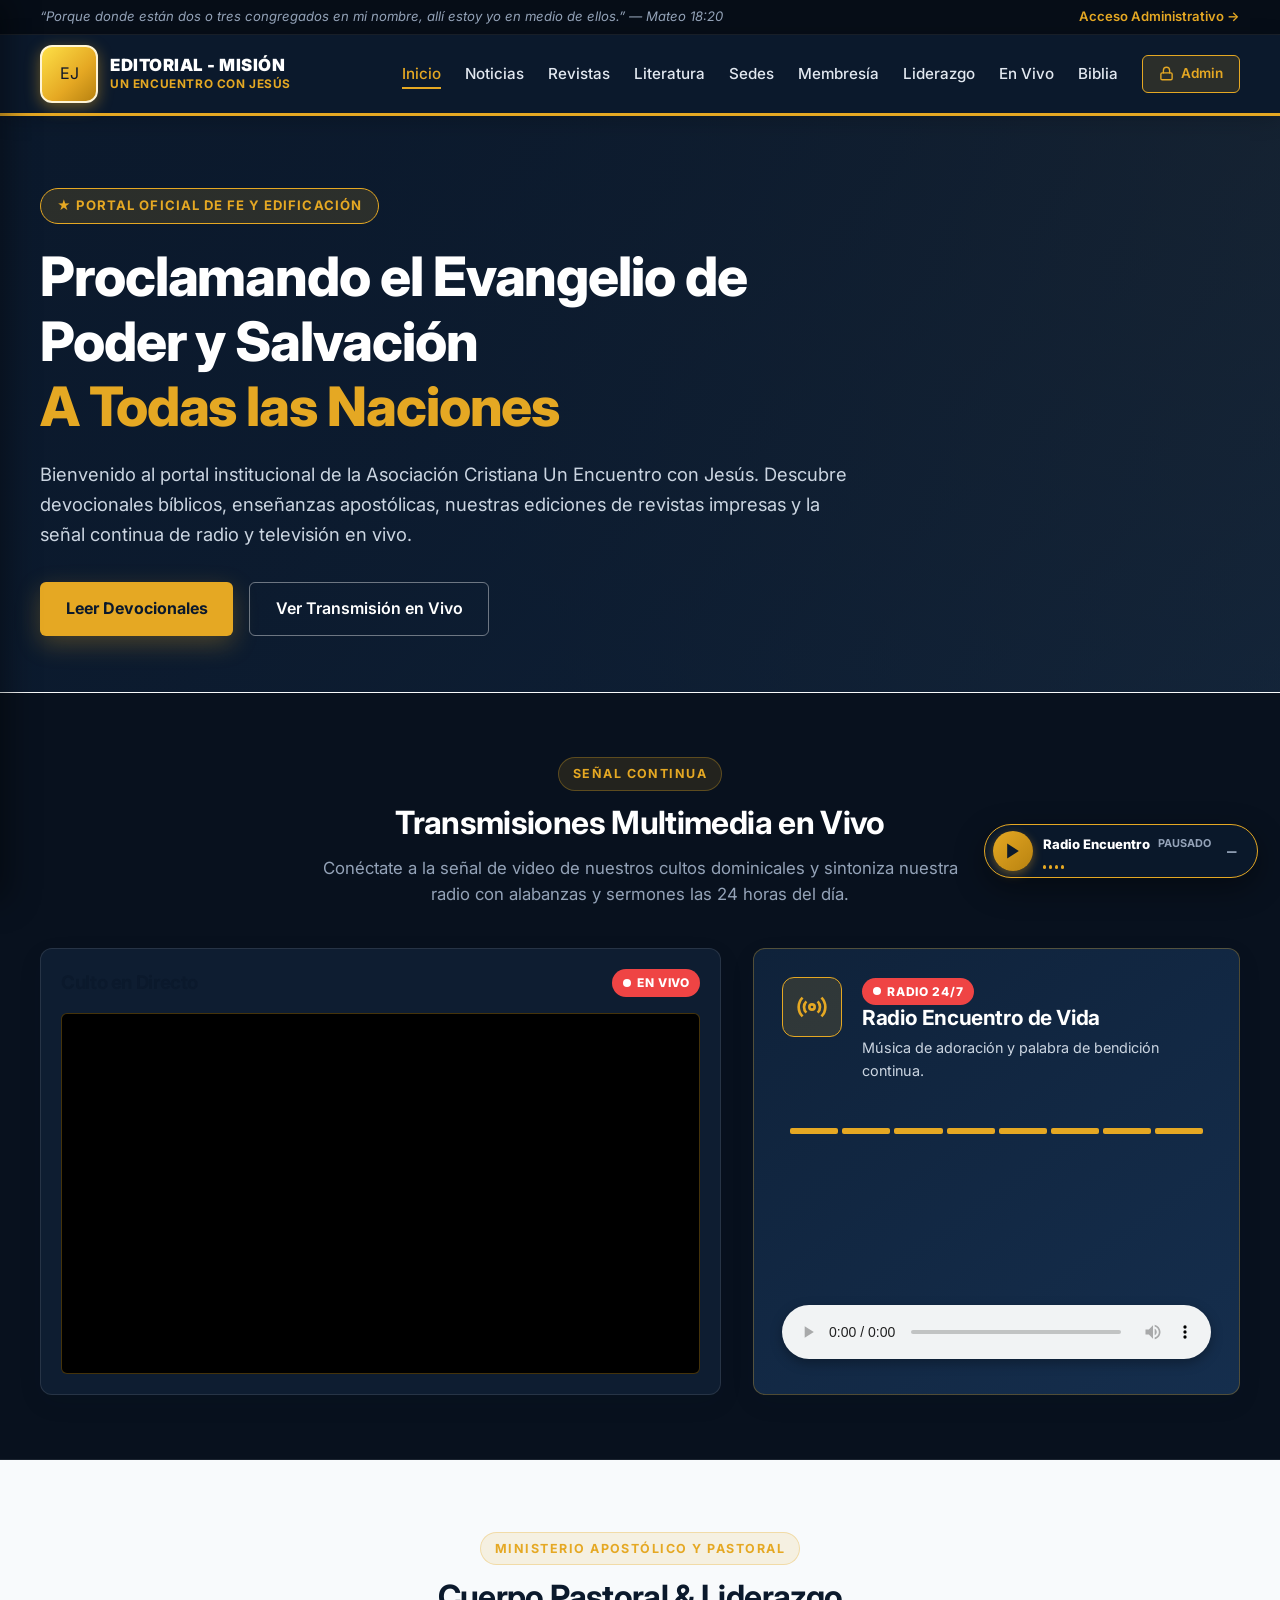
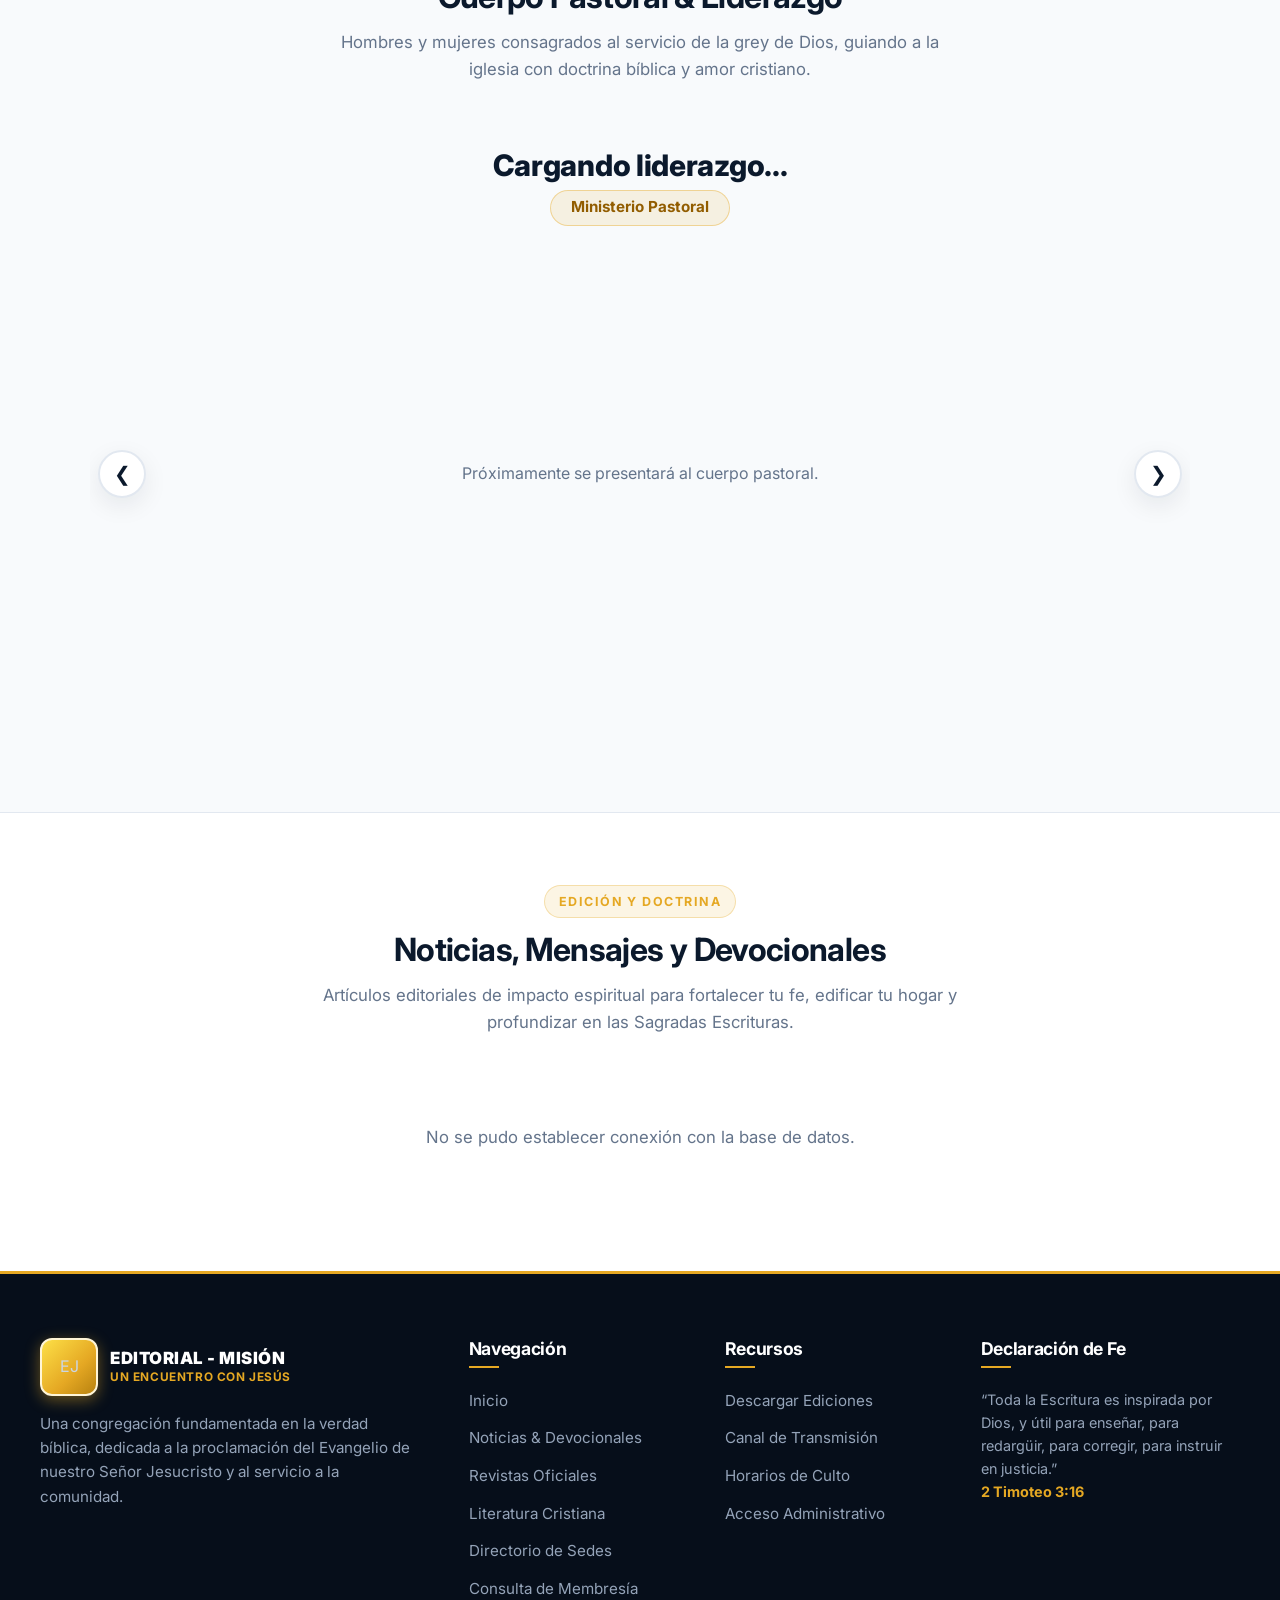
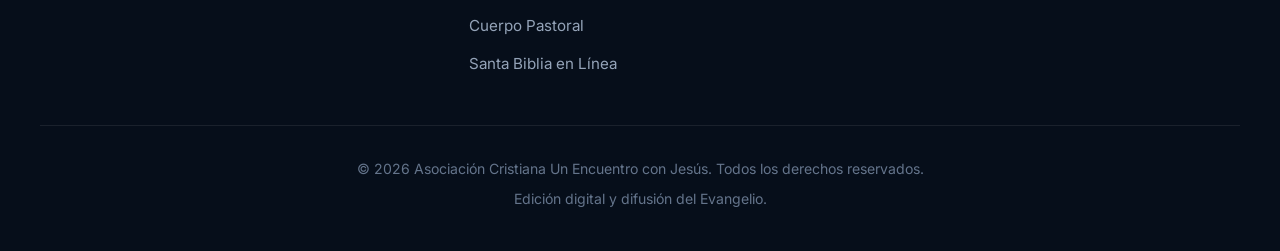
==== index.html @ c20fea27 "fix: cache busting v2 para app.js y config.js" ====
<!DOCTYPE html>
<html lang="es">
<head>
  <meta charset="UTF-8">
  <meta name="viewport" content="width=device-width, initial-scale=1.0">
  <title>Asociación Cristiana Un Encuentro con Jesús | Portal Oficial</title>
  <meta name="description" content="Portal oficial de la Asociación Cristiana Un Encuentro con Jesús. Devocionales, prédicas, transmisión en vivo, catálogo de revistas y directorio de sedes.">
  
  <link rel="icon" type="image/x-icon" href="favicon.ico">
  <link rel="preconnect" href="https://fonts.googleapis.com">
  <link rel="preconnect" href="https://fonts.gstatic.com" crossorigin>
  <link href="https://fonts.googleapis.com/css2?family=Inter:wght@400;500;600;700;800;900&display=swap" rel="stylesheet">

  <link rel="stylesheet" href="css/style.css?v=3">
  <script src="https://cdn.jsdelivr.net/npm/@supabase/supabase-js@2"></script>
</head>
<body>

  <!-- Barra Superior Solemne con Redes y Versículo Editable -->
  <div class="topbar">
    <div class="container topbar-inner">
      <div class="topbar-verse" id="editableVersiculo" data-editable="topbar_verse">
        &ldquo;Porque donde están dos o tres congregados en mi nombre, allí estoy yo en medio de ellos.&rdquo; &mdash; Mateo 18:20
      </div>

      <div class="topbar-right">
        <!-- Enlaces a Redes Sociales Dinámicas -->
        <div class="social-header-links" id="socialHeaderLinks">
          <a href="#" id="linkFbTop" target="_blank" rel="noopener noreferrer" class="social-top-link" title="Facebook" style="display:none;">FB</a>
          <a href="#" id="linkTkTop" target="_blank" rel="noopener noreferrer" class="social-top-link" title="TikTok" style="display:none;">TK</a>
          <a href="#" id="linkIgTop" target="_blank" rel="noopener noreferrer" class="social-top-link" title="Instagram" style="display:none;">IG</a>
          <a href="#" id="linkYtTop" target="_blank" rel="noopener noreferrer" class="social-top-link" title="Canal de YouTube" style="display:none;">YT</a>
        </div>
        <div class="topbar-actions">
          <a href="login.html" id="topbarAdminLink">Acceso Administrativo &rarr;</a>
        </div>
      </div>
    </div>
  </div>

  <!-- Cabecera Principal Sticky -->
  <header class="main-header">
    <div class="container header-container">
      <a href="index.html" class="brand-link" aria-label="Inicio">
  <div class="logo-badge" id="headerLogoBadge">
    <span id="logoBadgeText">EJ</span>
    <img id="headerLogoImg" alt="Logo Editorial" style="display: none;">
  </div>
  <div class="brand-text">
    <span class="brand-title" data-editable="brand_title">EDITORIAL - MISIÓN</span>
    <span class="brand-subtitle" data-editable="brand_subtitle">UN ENCUENTRO CON JESÚS</span>
  </div>
</a>
</>

      <!-- Navegación de Escritorio -->
      <nav class="nav-desktop" aria-label="Navegación principal">
        <ul class="nav-links">
          <li><a href="index.html" class="nav-link active">Inicio</a></li>
          <li><a href="#noticias" class="nav-link">Noticias</a></li>
          <li><a href="revistas.html" class="nav-link">Revistas</a></li>
          <li><a href="literatura.html" class="nav-link">Literatura</a></li>
          <li><a href="sedes.html" class="nav-link">Sedes</a></li>
          <li><a href="membresia.html" class="nav-link">Membresía</a></li>
          <li><a href="#liderazgo" class="nav-link">Liderazgo</a></li>
          <li><a href="#envivo" class="nav-link">En Vivo</a></li>
          <li><a href="biblia.html" class="nav-link">Biblia</a></li>
          <li>
            <a href="login.html" class="btn-admin-nav" id="navAdminBtn">
              <svg width="15" height="15" viewBox="0 0 24 24" fill="none" stroke="currentColor" stroke-width="2.2" stroke-linecap="round" stroke-linejoin="round">
                <rect x="3" y="11" width="18" height="11" rx="2" ry="2"></rect>
                <path d="M7 11V7a5 5 0 0 1 10 0v4"></path>
              </svg>
              <span id="navAdminBtnText">Admin</span>
            </a>
          </li>
        </ul>
      </nav>

      <button class="btn-hamburger" id="menuToggle" aria-label="Abrir menú">
        <span></span><span></span><span></span>
      </button>
    </div>
  </header>

  <!-- Menú Lateral Móvil (Off-Canvas) -->
  <div class="sidebar-overlay" id="sidebarOverlay"></div>
  <aside class="sidebar-menu" id="sidebarMenu">
    <div class="sidebar-header">
      <div class="brand-link">
        <div class="logo-badge">EJ</div>
        <div class="brand-text">
          <span class="brand-title" data-editable="brand_title">EDITORIAL - MISIÓN</span>
          <span class="brand-subtitle" data-editable="brand_subtitle">UN ENCUENTRO CON JESÚS</span>
        </div>
      </div>
      <button class="sidebar-close" id="sidebarClose">&times;</button>
    </div>

    <nav class="sidebar-nav">
      <ul>
        <li><a href="index.html" class="active">Inicio</a></li>
        <li><a href="#noticias">Noticias y Devocionales</a></li>
        <li><a href="revistas.html">Revistas y Ediciones</a></li>
        <li><a href="literatura.html">Literatura Cristiana</a></li>
        <li><a href="sedes.html">Nuestras Sedes</a></li>
        <li><a href="membresia.html">Consulta de Membresía</a></li>
        <li><a href="#liderazgo">Cuerpo Pastoral</a></li>
        <li><a href="#envivo">Transmisión En Vivo</a></li>
        <li><a href="biblia.html">Santa Biblia &amp; Promesa</a></li>
      </ul>
    </nav>

    <div class="sidebar-footer">
      <a href="login.html" class="btn-sidebar-admin" id="sidebarAdminBtn">
        Panel de Administración
      </a>
    </div>
  </aside>

  <!-- Portada Editorial (Hero) con Imagen de Fondo Dinámica y Textos Editables -->
  <section class="hero-editorial" id="heroEditorialSection">
    <div class="hero-overlay"></div>
    <div class="container hero-container-box">
      <div class="hero-content">
        <div class="hero-badge" data-editable="hero_badge">
          ★ Portal Oficial de Fe y Edificación
        </div>
        <h1 class="hero-title" id="editableHeroTitle" data-editable="hero_titulo">
          Proclamando el Evangelio de Poder y Salvación <span>A Todas las Naciones</span>
        </h1>
        <p class="hero-description" id="editableHeroDesc" data-editable="hero_desc">
          Bienvenido al portal institucional de la Asociación Cristiana Un Encuentro con Jesús. Descubre devocionales bíblicos, enseñanzas apostólicas, nuestras ediciones de revistas impresas y la señal continua de radio y televisión en vivo.
        </p>
        <div class="hero-actions">
          <a href="#noticias" class="btn-primary" data-editable="btn_hero_noticias">Leer Devocionales</a>
          <a href="#envivo" class="btn-outline" data-editable="btn_hero_envivo">Ver Transmisión en Vivo</a>
        </div>
      </div>
    </div>
  </section>

  <!-- Sección Multimedia -->
  <section class="section-multimedia" id="envivo">
    <div class="container">
      <div class="section-header">
        <span class="section-tag" data-editable="sec_multimedia_tag">Señal Continua</span>
        <h2 class="section-title" data-editable="sec_multimedia_title">Transmisiones Multimedia en Vivo</h2>
        <p class="section-subtitle" data-editable="sec_multimedia_sub">Conéctate a la señal de video de nuestros cultos dominicales y sintoniza nuestra radio con alabanzas y sermones las 24 horas del día.</p>
      </div>

      <div class="multimedia-grid">
        <div class="video-card">
          <div class="video-header">
            <h3 data-editable="card_video_title">Culto en Directo</h3>
            <span class="badge-live"><span class="live-dot"></span> En Vivo</span>
          </div>
          <div class="video-player-wrapper">
            <iframe id="liveVideoIframe" src="" title="Transmisión en Vivo" allowfullscreen></iframe>
          </div>
        </div>

        <div class="radio-card" id="radioCard">
          <div>
            <div class="radio-top">
              <div class="radio-icon-box">
                <svg width="32" height="32" viewBox="0 0 24 24" fill="none" stroke="currentColor" stroke-width="2"><circle cx="12" cy="12" r="2"></circle><path d="M16.24 7.76a6 6 0 0 1 0 8.49m-8.48-.01a6 6 0 0 1 0-8.49m11.31-2.82a10 10 0 0 1 0 14.14m-14.14 0a10 10 0 0 1 0-14.14"></path></svg>
              </div>
              <div class="radio-info">
                <span class="badge-live"><span class="live-dot"></span> Radio 24/7</span>
                <h3 data-editable="radio_title">Radio Encuentro de Vida</h3>
                <p data-editable="radio_desc">Música de adoración y palabra de bendición continua.</p>
              </div>
            </div>
            <div class="radio-visualizer" id="radioVisualizer">
              <div class="vis-bar"></div><div class="vis-bar"></div><div class="vis-bar"></div><div class="vis-bar"></div>
              <div class="vis-bar"></div><div class="vis-bar"></div><div class="vis-bar"></div><div class="vis-bar"></div>
            </div>
          </div>
          <div class="radio-player-container">
            <audio id="audioRadio" controls preload="none">
              <source id="liveRadioSource" src="" type="audio/mpeg">
            </audio>
          </div>
        </div>
      </div>
    </div>
  </section>

  <!-- Sección Carrusel de Liderazgo -->
  <section class="section-leadership" id="liderazgo">
    <div class="container">
      <div class="section-header">
        <span class="section-tag" data-editable="sec_liderazgo_tag">Ministerio Apostólico y Pastoral</span>
        <h2 class="section-title" data-editable="sec_liderazgo_title">Cuerpo Pastoral &amp; Liderazgo</h2>
        <p class="section-subtitle" data-editable="sec_liderazgo_sub">Hombres y mujeres consagrados al servicio de la grey de Dios, guiando a la iglesia con doctrina bíblica y amor cristiano.</p>
      </div>

      <div class="leadership-carousel-wrapper">
        <div class="active-member-info" id="activeMemberContainer">
          <h3 class="active-member-name" id="activeMemberName">Cargando liderazgo...</h3>
          <span class="active-member-role" id="activeMemberRole">Ministerio Pastoral</span>
        </div>

        <div class="carousel-container" id="carouselContainer">
          <button class="carousel-btn carousel-btn-prev" id="carouselPrev" aria-label="Anterior">&#10094;</button>
          <div class="carousel-track" id="carouselTrack">
            <div class="loading-spinner"><div class="spinner"></div><span>Cargando líderes...</span></div>
          </div>
          <button class="carousel-btn carousel-btn-next" id="carouselNext" aria-label="Siguiente">&#10095;</button>
        </div>
        <div class="carousel-dots" id="carouselDots"></div>
      </div>
    </div>
  </section>

  <!-- Sección Noticias -->
  <section class="section-articles" id="noticias">
    <div class="container">
      <div class="section-header">
        <span class="section-tag" data-editable="sec_noticias_tag">Edición y Doctrina</span>
        <h2 class="section-title" data-editable="sec_noticias_title">Noticias, Mensajes y Devocionales</h2>
        <p class="section-subtitle" data-editable="sec_noticias_sub">Artículos editoriales de impacto espiritual para fortalecer tu fe, edificar tu hogar y profundizar en las Sagradas Escrituras.</p>
      </div>
      <div class="articles-grid" id="articlesGrid"></div>
    </div>
  </section>

  <!-- Modal Lectura de Artículo -->
  <div class="modal-overlay" id="articleModal" role="dialog" aria-modal="true" aria-hidden="true">
    <div class="modal-dialog">
      <button class="modal-close-btn" id="closeModalBtn">&times;</button>
      <img id="modalArticleImg" src="" alt="Portada" class="modal-hero-img">
      <div class="modal-content-wrap">
        <span class="modal-category" id="modalArticleCategory">Categoría</span>
        <h2 class="modal-title" id="modalArticleTitle">Título</h2>
        <span class="modal-date" id="modalArticleDate">Fecha</span>
        <div class="modal-article-text" id="modalArticleContent"></div>
      </div>
    </div>
  </div>

  <!-- Pie de Página Institucional -->
  <footer class="main-footer">
    <div class="container">
      <div class="footer-grid">
        <div class="footer-brand">
          <div class="brand-link" style="margin-bottom: 1rem;">
            <div class="logo-badge">EJ</div>
            <div class="brand-text">
              <span class="brand-title">EDITORIAL - MISIÓN</span>
              <span class="brand-subtitle">UN ENCUENTRO CON JESÚS</span>
            </div>
          </div>
          <p data-editable="footer_brand_desc">
            Una congregación fundamentada en la verdad bíblica, dedicada a la proclamación del Evangelio de nuestro Señor Jesucristo y al servicio a la comunidad.
          </p>
          <!-- Redes Sociales en el pie de página -->
          <div class="footer-social-box" id="footerSocialBox">
            <a href="#" id="linkFbFooter" target="_blank" rel="noopener noreferrer" class="footer-soc-link" style="display:none;">Facebook</a>
            <a href="#" id="linkTkFooter" target="_blank" rel="noopener noreferrer" class="footer-soc-link" style="display:none;">TikTok</a>
            <a href="#" id="linkIgFooter" target="_blank" rel="noopener noreferrer" class="footer-soc-link" style="display:none;">Instagram</a>
            <a href="#" id="linkYtFooter" target="_blank" rel="noopener noreferrer" class="footer-soc-link" style="display:none;">YouTube</a>
          </div>
        </div>

        <div class="footer-col">
          <h4 data-editable="footer_col1_title">Navegación</h4>
          <ul class="footer-links">
            <li><a href="index.html">Inicio</a></li>
            <li><a href="#noticias">Noticias &amp; Devocionales</a></li>
            <li><a href="revistas.html">Revistas Oficiales</a></li>
            <li><a href="literatura.html">Literatura Cristiana</a></li>
            <li><a href="sedes.html">Directorio de Sedes</a></li>
            <li><a href="membresia.html">Consulta de Membresía</a></li>
            <li><a href="#liderazgo">Cuerpo Pastoral</a></li>
            <li><a href="biblia.html">Santa Biblia en Línea</a></li>
          </ul>
        </div>

        <div class="footer-col">
          <h4 data-editable="footer_col2_title">Recursos</h4>
          <ul class="footer-links">
            <li><a href="revistas.html">Descargar Ediciones</a></li>
            <li><a href="#envivo">Canal de Transmisión</a></li>
            <li><a href="sedes.html">Horarios de Culto</a></li>
            <li><a href="login.html">Acceso Administrativo</a></li>
          </ul>
        </div>

        <div class="footer-col">
          <h4 data-editable="footer_col3_title">Declaración de Fe</h4>
          <p style="font-size: 0.9rem; line-height: 1.6; color: #94A3B8;">
            <span data-editable="footer_fe_texto">&ldquo;Toda la Escritura es inspirada por Dios, y útil para enseñar, para redargüir, para corregir, para instruir en justicia.&rdquo;</span><br>
            <strong style="color: var(--accent);" data-editable="footer_fe_cita">2 Timoteo 3:16</strong>
          </p>
        </div>
      </div>

      <div class="footer-bottom">
        <p data-editable="footer_copy_p1">&copy; 2026 Asociación Cristiana Un Encuentro con Jesús. Todos los derechos reservados.</p>
        <p data-editable="footer_copy_p2">Edición digital y difusión del Evangelio.</p>
      </div>
    </div>
  </footer>

  <!-- BARRA FLOTANTE DE EDICIÓN VISUAL TOTAL -->
  <div id="adminVisualBar" class="admin-visual-bar" style="display: none;">
    <div class="visual-bar-info">
      <span class="live-dot"></span>
      <strong>Modo Editor Activo</strong>
    </div>
    <div class="visual-bar-actions">
      <button id="btnToggleEdit" type="button" class="btn-vis-action">✏️ Habilitar Edición de Textos</button>
      <button id="btnChangeLogo" type="button" class="btn-vis-action">🏷️ Cambiar Logo</button>
      <button id="btnChangeHeroBg" type="button" class="btn-vis-action">🖼️ Cambiar Fondo Portada</button>
      <button id="btnOpenSocialModal" type="button" class="btn-vis-action">🌐 Redes Sociales</button>
      <button id="btnOpenStreamModal" type="button" class="btn-vis-action">📡 Transmisiones</button>
      <button id="btnSaveVisualTexts" type="button" class="btn-vis-save" disabled>💾 Guardar Textos</button>
      <a href="admin.html" class="btn-vis-action btn-vis-panel">⚙️ Panel Admin</a>
    </div>
    <input type="file" id="inputHeroBgFile" accept="image/*" style="display: none;">
    <input type="file" id="inputLogoFile" accept="image/*" style="display: none;">
  </div>

  <!-- MODAL REDES SOCIALES -->
  <div id="modalSocials" class="vis-modal" style="display: none;">
    <div class="vis-modal-content">
      <div class="vis-modal-header">
        <h3>Enlaces de Redes Sociales</h3>
        <button id="btnCloseSocialModal" type="button" class="vis-modal-close">&times;</button>
      </div>
      <div class="vis-modal-body">
        <label for="inputFbUrl">Página de Facebook:</label>
        <input type="url" id="inputFbUrl" placeholder="https://facebook.com/tuiglesia">

        <label for="inputTkUrl" style="margin-top: 1rem; display: block;">Perfil de TikTok:</label>
        <input type="url" id="inputTkUrl" placeholder="https://tiktok.com/@tuiglesia">

        <label for="inputIgUrl" style="margin-top: 1rem; display: block;">Perfil de Instagram:</label>
        <input type="url" id="inputIgUrl" placeholder="https://instagram.com/tuiglesia">

        <label for="inputYtCanal" style="margin-top: 1rem; display: block;">Canal Oficial de YouTube:</label>
        <input type="url" id="inputYtCanal" placeholder="https://youtube.com/@tuiglesia">
      </div>
      <div class="vis-modal-footer">
        <button id="btnSaveSocials" type="button" class="btn-vis-save">Guardar Enlaces de Redes</button>
      </div>
    </div>
  </div>

  <!-- MODAL TRANSMISIONES EN VIVO (YOUTUBE & RADIO) -->
  <div id="modalStreams" class="vis-modal" style="display: none;">
    <div class="vis-modal-content">
      <div class="vis-modal-header">
        <h3>Configuración de Transmisiones en Vivo</h3>
        <button id="btnCloseModal" type="button" class="vis-modal-close">&times;</button>
      </div>
      <div class="vis-modal-body">
        <label for="inputYoutubeUrl">Enlace de Transmisión de YouTube (En Vivo o Video):</label>
        <input type="text" id="inputYoutubeUrl" placeholder="https://www.youtube.com/watch?v=...">
        <label for="inputRadioUrl" style="margin-top: 1rem; display: block;">Enlace Streaming de Radio (MP3 / Icecast):</label>
        <input type="text" id="inputRadioUrl" placeholder="https://stream.zeno.fm/...">
      </div>
      <div class="vis-modal-footer">
        <button id="btnSaveStreams" type="button" class="btn-vis-save">Guardar Señales</button>
      </div>
    </div>
  </div>

 <script src="js/config.js?v=2"></script>
  <script src="js/radio-flotante.js"></script>
  <script src="js/app.js?v=2"></script>
</body>
</html>
---- css/style.css ----
/* ==========================================================================
   css/style.css
   Portal Web - Asociación Cristiana Un Encuentro con Jesús
   Diseño Editorial Inspirado en "Impacto Evangelístico"
   Mobile-First, Moderno, Solemne y Responsive
   ========================================================================== */

/* --------------------------------------------------------------------------
   1. VARIABLES DE DISEÑO & CONFIGURACIÓN BASE
   -------------------------------------------------------------------------- */
:root {
  --primary: #0B192C;
  --primary-rgb: 11, 25, 44;
  --secondary: #1E3E62;
  --secondary-rgb: 30, 62, 98;
  --accent: #E5A823;
  --accent-rgb: 229, 168, 35;
  --accent-hover: #D19417;
  --accent-light: rgba(229, 168, 35, 0.12);
  --bg-body: #F8FAFC;
  --bg-card: #FFFFFF;
  --text-main: #0F172A;
  --text-muted: #64748B;
  --border-light: #E2E8F0;
  --border-dark: #1E293B;

  --font-main: 'Inter', -apple-system, BlinkMacSystemFont, 'Segoe UI', Roboto, Helvetica, Arial, sans-serif;
  --font-serif: 'Cinzel', 'Georgia', serif;

  --radius-sm: 6px;
  --radius-md: 12px;
  --radius-lg: 20px;
  --radius-full: 9999px;

  --shadow-sm: 0 2px 8px rgba(11, 25, 44, 0.05);
  --shadow-md: 0 8px 24px rgba(11, 25, 44, 0.08);
  --shadow-lg: 0 16px 36px rgba(11, 25, 44, 0.14);
  --shadow-gold: 0 8px 25px rgba(229, 168, 35, 0.28);

  --transition-fast: 0.2s ease;
  --transition-normal: 0.35s cubic-bezier(0.4, 0, 0.2, 1);
  --transition-smooth: 0.5s cubic-bezier(0.25, 1, 0.5, 1);
}

/* --------------------------------------------------------------------------
   2. RESET Y ESTILOS GLOBALES
   -------------------------------------------------------------------------- */
*, *::before, *::after {
  box-sizing: border-box;
  margin: 0;
  padding: 0;
}

html {
  scroll-behavior: smooth;
  font-size: 16px;
  -webkit-text-size-adjust: 100%;
}

body {
  font-family: var(--font-main);
  background-color: var(--bg-body);
  color: var(--text-main);
  line-height: 1.6;
  min-height: 100vh;
  display: flex;
  flex-direction: column;
  overflow-x: hidden;
}

a {
  color: inherit;
  text-decoration: none;
  transition: color var(--transition-fast);
}

img {
  max-width: 100%;
  height: auto;
  display: block;
}

button, input, select, textarea {
  font-family: inherit;
  font-size: 1rem;
}

button {
  cursor: pointer;
  border: none;
  background: none;
  transition: all var(--transition-fast);
}

.container {
  width: 100%;
  max-width: 1240px;
  margin-left: auto;
  margin-right: auto;
  padding-left: 1.25rem;
  padding-right: 1.25rem;
}

h1, h2, h3, h4, h5, h6 {
  color: var(--primary);
  line-height: 1.25;
  font-weight: 700;
  letter-spacing: -0.02em;
}

.section-header {
  text-align: center;
  margin-bottom: 2.5rem;
}

.section-tag {
  display: inline-block;
  background-color: var(--accent-light);
  color: var(--accent);
  font-size: 0.78rem;
  font-weight: 700;
  letter-spacing: 0.12em;
  text-transform: uppercase;
  padding: 0.35rem 0.85rem;
  border-radius: var(--radius-full);
  margin-bottom: 0.75rem;
  border: 1px solid rgba(229, 168, 35, 0.3);
}

.section-title {
  font-size: 2rem;
  margin-bottom: 0.75rem;
}

.section-subtitle {
  color: var(--text-muted);
  max-width: 650px;
  margin: 0 auto;
  font-size: 1.05rem;
}

/* --------------------------------------------------------------------------
   3. BARRA SUPERIOR Y CABECERA STICKY
   -------------------------------------------------------------------------- */
.topbar {
  background-color: #060D17;
  color: #94A3B8;
  font-size: 0.82rem;
  padding: 0.4rem 0;
  border-bottom: 1px solid rgba(255, 255, 255, 0.08);
}

.topbar .container {
  display: flex;
  justify-content: space-between;
  align-items: center;
}

.topbar-verse {
  font-style: italic;
  white-space: nowrap;
  overflow: hidden;
  text-overflow: ellipsis;
}

.topbar-actions a {
  color: var(--accent);
  font-weight: 600;
}

.topbar-actions a:hover {
  text-decoration: underline;
}

.main-header {
  position: sticky;
  top: 0;
  z-index: 1000;
  background-color: var(--primary);
  border-bottom: 3px solid var(--accent);
  box-shadow: 0 4px 20px rgba(0, 0, 0, 0.18);
}

.header-container {
  display: flex !important;
  align-items: center !important;
  justify-content: space-between !important;
  height: 78px !important;
}

/* Disposición horizontal estricta para logo y textos */
.brand-link {
  display: flex !important;
  flex-direction: row !important;
  align-items: center !important;
  gap: 12px !important;
  text-decoration: none !important;
  flex-shrink: 0 !important;
}

/* Cuadro dorado del logo */
.logo-badge,
.logo-badge.has-custom-logo {
  width: 58px !important;
  height: 58px !important;
  min-width: 58px !important;
  min-height: 58px !important;
  background: linear-gradient(135deg, #FDE047 0%, #E5A823 60%, #B88210 100%) !important;
  border: 2px solid #FFF5D6 !important;
  border-radius: 12px !important;
  display: flex !important;
  align-items: center !important;
  justify-content: center !important;
  padding: 3px !important;
  box-shadow: 0 4px 15px rgba(229, 168, 35, 0.45) !important;
  flex-shrink: 0 !important;
  position: relative !important;
  overflow: hidden !important;
  transition: transform 0.2s ease, box-shadow 0.2s ease !important;
}

.logo-badge:hover {
  transform: scale(1.04);
  box-shadow: 0 6px 18px rgba(229, 168, 35, 0.6) !important;
}

.logo-badge img,
#headerLogoImg {
  width: 100% !important;
  height: 100% !important;
  max-width: 100% !important;
  max-height: 100% !important;
  object-fit: contain !important;
  filter: drop-shadow(0 2px 4px rgba(0, 0, 0, 0.25));
}

/* Ocultar estrictamente si no tiene src asignado */
#headerLogoImg:not([src]),
#headerLogoImg[src=""] {
  display: none !important;
}

/* Contenedor tipográfico apilado al lado del logo */
.brand-text {
  display: flex !important;
  flex-direction: column !important;
  justify-content: center !important;
  text-align: left !important;
  line-height: 1.15 !important;
}

.brand-title {
  color: #FFFFFF !important;
  font-size: 1.05rem !important;
  font-weight: 900 !important;
  letter-spacing: 0.03em !important;
  line-height: 1.15 !important;
  text-transform: uppercase !important;
  white-space: nowrap !important;
  margin: 0 !important;
  padding: 0 !important;
}

.brand-subtitle {
  color: #E5A823 !important;
  font-size: 0.74rem !important;
  font-weight: 700 !important;
  letter-spacing: 0.05em !important;
  text-transform: uppercase !important;
  white-space: nowrap !important;
  margin: 2px 0 0 0 !important;
  padding: 0 !important;
}

.nav-desktop {
  display: none;
}

.nav-links {
  display: flex;
  list-style: none;
  align-items: center;
  gap: 1.5rem;
}

.nav-link {
  color: #E2E8F0;
  font-weight: 500;
  font-size: 0.95rem;
  position: relative;
  padding: 0.4rem 0;
}

.nav-link:hover, .nav-link.active {
  color: var(--accent);
}

.nav-link::after {
  content: '';
  position: absolute;
  bottom: 0;
  left: 0;
  width: 0%;
  height: 2px;
  background-color: var(--accent);
  transition: width var(--transition-fast);
}

.nav-link:hover::after, .nav-link.active::after {
  width: 100%;
}

.btn-admin-nav {
  display: inline-flex;
  align-items: center;
  gap: 0.45rem;
  background: rgba(229, 168, 35, 0.15);
  color: var(--accent);
  border: 1px solid var(--accent);
  padding: 0.45rem 1rem;
  border-radius: var(--radius-sm);
  font-size: 0.85rem;
  font-weight: 600;
  transition: all var(--transition-fast);
}

.btn-admin-nav:hover {
  background: var(--accent);
  color: var(--primary);
  box-shadow: 0 4px 14px rgba(229, 168, 35, 0.35);
}

/* BOTÓN HAMBURGUESA MÓVIL ESTILIZADO */
.btn-hamburger {
  display: flex;
  flex-direction: column;
  justify-content: center;
  align-items: center;
  gap: 5px;
  width: 42px;
  height: 42px;
  padding: 0;
  background: rgba(255, 255, 255, 0.06);
  border: 1.5px solid rgba(229, 168, 35, 0.45);
  border-radius: 10px;
  cursor: pointer;
  z-index: 1001;
  box-shadow: 0 2px 8px rgba(0, 0, 0, 0.25);
  transition: all var(--transition-fast);
}

.btn-hamburger:hover,
.btn-hamburger:active {
  background: rgba(229, 168, 35, 0.15);
  border-color: var(--accent);
  transform: scale(1.04);
}

.btn-hamburger span {
  display: block;
  height: 2.5px;
  width: 20px;
  background-color: #FFFFFF;
  border-radius: 3px;
  transition: transform 0.3s cubic-bezier(0.4, 0, 0.2, 1),
              opacity 0.2s ease,
              background-color 0.2s ease;
}

/* Animación a 'X' al abrirse el menú */
.btn-hamburger.active {
  background-color: var(--accent);
  border-color: var(--accent);
}

.btn-hamburger.active span {
  background-color: var(--primary);
}

.btn-hamburger.active span:nth-child(1) {
  transform: translateY(7.5px) rotate(45deg);
}

.btn-hamburger.active span:nth-child(2) {
  opacity: 0;
  transform: scaleX(0);
}

.btn-hamburger.active span:nth-child(3) {
  transform: translateY(-7.5px) rotate(-45deg);
}

/* --------------------------------------------------------------------------
   4. MENÚ LATERAL (OFF-CANVAS)
   -------------------------------------------------------------------------- */
.sidebar-overlay {
  position: fixed;
  inset: 0;
  background-color: rgba(11, 25, 44, 0.65);
  backdrop-filter: blur(4px);
  -webkit-backdrop-filter: blur(4px);
  z-index: 1050;
  opacity: 0;
  visibility: hidden;
  transition: opacity var(--transition-normal), visibility var(--transition-normal);
}

.sidebar-overlay.open {
  opacity: 1;
  visibility: visible;
}

.sidebar-menu {
  position: fixed;
  top: 0;
  left: 0;
  bottom: 0;
  width: 82%;
  max-width: 340px;
  background-color: var(--primary);
  color: #FFFFFF;
  z-index: 1100;
  transform: translateX(-100%);
  transition: transform var(--transition-smooth);
  display: flex;
  flex-direction: column;
  box-shadow: 8px 0 30px rgba(0, 0, 0, 0.4);
  overflow-y: auto;
}

.sidebar-menu.open {
  transform: translateX(0);
}

.sidebar-header {
  padding: 1.5rem;
  border-bottom: 1px solid rgba(255, 255, 255, 0.1);
  display: flex;
  align-items: center;
  justify-content: space-between;
}

.sidebar-close {
  color: #94A3B8;
  font-size: 1.8rem;
  line-height: 1;
  padding: 0.2rem;
}

.sidebar-close:hover {
  color: var(--accent);
}

.sidebar-nav {
  padding: 1.5rem 0;
  flex: 1;
}

.sidebar-nav ul {
  list-style: none;
}

.sidebar-nav a {
  display: flex;
  align-items: center;
  gap: 1rem;
  padding: 0.9rem 1.75rem;
  color: #E2E8F0;
  font-size: 1.05rem;
  font-weight: 500;
  border-left: 4px solid transparent;
  transition: all var(--transition-fast);
}

.sidebar-nav a:hover, .sidebar-nav a.active {
  background-color: rgba(255, 255, 255, 0.05);
  color: var(--accent);
  border-left-color: var(--accent);
}

.sidebar-footer {
  padding: 1.5rem;
  border-top: 1px solid rgba(255, 255, 255, 0.1);
}

.btn-sidebar-admin {
  display: flex;
  align-items: center;
  justify-content: center;
  gap: 0.5rem;
  width: 100%;
  background: var(--accent);
  color: var(--primary);
  font-weight: 700;
  padding: 0.75rem;
  border-radius: var(--radius-sm);
  text-align: center;
  box-shadow: var(--shadow-gold);
}

.btn-sidebar-admin:hover {
  background: var(--accent-hover);
}

/* --------------------------------------------------------------------------
   5. SECCIÓN HERO / PORTADA EDITORIAL
   -------------------------------------------------------------------------- */
.hero-editorial {
  position: relative;
  background: linear-gradient(135deg, #0B192C 0%, #1E3E62 100%);
  color: #FFFFFF;
  padding: 4.5rem 0 3.5rem;
  overflow: hidden;
  border-bottom: 1px solid rgba(255, 255, 255, 0.1);
}

.hero-editorial::before {
  content: '';
  position: absolute;
  inset: 0;
  background: radial-gradient(circle at top right, rgba(229, 168, 35, 0.18) 0%, transparent 65%);
  pointer-events: none;
}

.hero-content {
  position: relative;
  z-index: 2;
  max-width: 820px;
}

.hero-badge {
  display: inline-flex;
  align-items: center;
  gap: 0.5rem;
  background: rgba(229, 168, 35, 0.15);
  color: var(--accent);
  border: 1px solid var(--accent);
  padding: 0.4rem 1rem;
  border-radius: var(--radius-full);
  font-size: 0.82rem;
  font-weight: 700;
  letter-spacing: 0.08em;
  text-transform: uppercase;
  margin-bottom: 1.25rem;
}

.hero-title {
  color: #FFFFFF;
  font-size: 2.3rem;
  line-height: 1.2;
  margin-bottom: 1.2rem;
  font-weight: 800;
}

.hero-title span {
  color: var(--accent);
  display: block;
}

.hero-description {
  color: #CBD5E1;
  font-size: 1.15rem;
  line-height: 1.65;
  margin-bottom: 2rem;
}

.hero-actions {
  display: flex;
  flex-wrap: wrap;
  gap: 1rem;
}

.btn-primary {
  display: inline-flex;
  align-items: center;
  gap: 0.5rem;
  background-color: var(--accent);
  color: var(--primary);
  font-weight: 700;
  padding: 0.85rem 1.6rem;
  border-radius: var(--radius-sm);
  box-shadow: var(--shadow-gold);
  transition: all var(--transition-fast);
}

.btn-primary:hover {
  background-color: var(--accent-hover);
  transform: translateY(-2px);
}

.btn-outline {
  display: inline-flex;
  align-items: center;
  gap: 0.5rem;
  background: transparent;
  color: #FFFFFF;
  border: 1.5px solid rgba(255, 255, 255, 0.4);
  font-weight: 600;
  padding: 0.85rem 1.6rem;
  border-radius: var(--radius-sm);
  transition: all var(--transition-fast);
}

.btn-outline:hover {
  background: rgba(255, 255, 255, 0.1);
  border-color: #FFFFFF;
}

/* --------------------------------------------------------------------------
   6. SECCIÓN MULTIMEDIA (VIDEO Y RADIO EN VIVO)
   -------------------------------------------------------------------------- */
.section-multimedia {
  padding: 4rem 0;
  background-color: #08111E;
  color: #FFFFFF;
  border-bottom: 1px solid rgba(255, 255, 255, 0.08);
}

.section-multimedia .section-title {
  color: #FFFFFF;
}

.section-multimedia .section-subtitle {
  color: #94A3B8;
}

.multimedia-grid {
  display: grid;
  grid-template-columns: 1fr;
  gap: 2rem;
  align-items: stretch;
}

.video-card {
  background-color: #0E1D31;
  border-radius: var(--radius-md);
  border: 1px solid rgba(255, 255, 255, 0.1);
  padding: 1.25rem;
  box-shadow: var(--shadow-md);
  display: flex;
  flex-direction: column;
}

.video-header {
  display: flex;
  align-items: center;
  justify-content: space-between;
  margin-bottom: 1rem;
}

.badge-live {
  display: inline-flex;
  align-items: center;
  gap: 0.4rem;
  background-color: #EF4444;
  color: #FFFFFF;
  font-size: 0.75rem;
  font-weight: 800;
  letter-spacing: 0.06em;
  text-transform: uppercase;
  padding: 0.25rem 0.65rem;
  border-radius: var(--radius-full);
}

.live-dot {
  width: 8px;
  height: 8px;
  background-color: #FFFFFF;
  border-radius: 50%;
  animation: pulseLive 1.4s infinite;
}

@keyframes pulseLive {
  0% { transform: scale(0.9); opacity: 0.7; }
  50% { transform: scale(1.3); opacity: 1; }
  100% { transform: scale(0.9); opacity: 0.7; }
}

.video-player-wrapper {
  position: relative;
  width: 100%;
  padding-bottom: 56.25%;
  background-color: #000000;
  border-radius: var(--radius-sm);
  overflow: hidden;
  border: 1px solid rgba(229, 168, 35, 0.3);
}

.video-player-wrapper iframe {
  position: absolute;
  top: 0;
  left: 0;
  width: 100%;
  height: 100%;
  border: 0;
}

.radio-card {
  background: linear-gradient(145deg, #0F223A 0%, #152E4D 100%);
  border-radius: var(--radius-md);
  border: 1px solid rgba(229, 168, 35, 0.3);
  padding: 1.75rem;
  box-shadow: var(--shadow-md);
  display: flex;
  flex-direction: column;
  justify-content: space-between;
}

.radio-top {
  display: flex;
  align-items: flex-start;
  gap: 1.25rem;
  margin-bottom: 1.5rem;
}

.radio-icon-box {
  width: 60px;
  height: 60px;
  background: rgba(229, 168, 35, 0.15);
  color: var(--accent);
  border: 1px solid var(--accent);
  border-radius: var(--radius-md);
  display: flex;
  align-items: center;
  justify-content: center;
  font-size: 1.8rem;
  flex-shrink: 0;
}

.radio-info h3 {
  color: #FFFFFF;
  font-size: 1.3rem;
  margin-bottom: 0.3rem;
}

.radio-info p {
  color: #CBD5E1;
  font-size: 0.9rem;
}

.radio-visualizer {
  display: flex;
  align-items: flex-end;
  gap: 4px;
  height: 28px;
  margin: 1.5rem 0;
  padding: 0 0.5rem;
}

.vis-bar {
  flex: 1;
  background-color: var(--accent);
  border-radius: 2px;
  height: 20%;
  transition: height 0.2s ease;
}

.radio-card.playing .vis-bar:nth-child(1) { animation: visPulse 0.9s infinite alternate; }
.radio-card.playing .vis-bar:nth-child(2) { animation: visPulse 1.2s infinite alternate 0.2s; }
.radio-card.playing .vis-bar:nth-child(3) { animation: visPulse 0.7s infinite alternate 0.4s; }
.radio-card.playing .vis-bar:nth-child(4) { animation: visPulse 1.4s infinite alternate 0.1s; }
.radio-card.playing .vis-bar:nth-child(5) { animation: visPulse 1.0s infinite alternate 0.3s; }
.radio-card.playing .vis-bar:nth-child(6) { animation: visPulse 0.8s infinite alternate 0.5s; }
.radio-card.playing .vis-bar:nth-child(7) { animation: visPulse 1.3s infinite alternate 0.2s; }
.radio-card.playing .vis-bar:nth-child(8) { animation: visPulse 0.6s infinite alternate 0.4s; }

@keyframes visPulse {
  0% { height: 15%; }
  100% { height: 100%; }
}

.radio-player-container {
  width: 100%;
}

.radio-player-container audio {
  width: 100%;
  border-radius: var(--radius-sm);
  filter: drop-shadow(0 4px 6px rgba(0,0,0,0.3));
}

/* --------------------------------------------------------------------------
   7. SECCIÓN CARRUSEL DE LIDERAZGO
   -------------------------------------------------------------------------- */
.section-leadership {
  padding: 4.5rem 0;
  background-color: var(--bg-body);
  position: relative;
  overflow: hidden;
}

.leadership-carousel-wrapper {
  position: relative;
  max-width: 1100px;
  margin: 0 auto;
  padding: 1.5rem 0 2rem;
}

.active-member-info {
  text-align: center;
  margin-bottom: 2rem;
  min-height: 85px;
  transition: opacity var(--transition-normal);
}

.active-member-name {
  font-size: 1.85rem;
  font-weight: 800;
  color: var(--primary);
  margin-bottom: 0.35rem;
  letter-spacing: -0.01em;
}

.active-member-role {
  display: inline-block;
  background: var(--accent-light);
  color: #925D00;
  font-weight: 700;
  font-size: 0.95rem;
  padding: 0.3rem 1.25rem;
  border-radius: var(--radius-full);
  border: 1px solid rgba(229, 168, 35, 0.4);
}

.carousel-container {
  position: relative;
  width: 100%;
  height: 420px;
  perspective: 1000px;
  display: flex;
  align-items: center;
  justify-content: center;
  overflow: hidden;
  user-select: none;
}

.carousel-track {
  display: flex;
  align-items: center;
  position: relative;
  height: 100%;
  width: 100%;
  transform-style: preserve-3d;
  transition: transform var(--transition-smooth);
}

.carousel-card {
  position: absolute;
  top: 50%;
  left: 50%;
  width: 250px;
  height: 350px;
  border-radius: var(--radius-lg);
  overflow: hidden;
  background-color: #0E1D31;
  box-shadow: var(--shadow-md);
  cursor: pointer;
  transform: translate(-50%, -50%) scale(0.85);
  opacity: 0.5;
  filter: grayscale(85%);
  transition: transform var(--transition-smooth), opacity var(--transition-smooth), filter var(--transition-smooth), box-shadow var(--transition-smooth), border var(--transition-smooth);
}

.carousel-card img {
  width: 100%;
  height: 100%;
  object-fit: cover;
  object-position: top center;
  transition: transform 0.5s ease;
}

.carousel-card-overlay {
  position: absolute;
  inset: 0;
  background: linear-gradient(180deg, transparent 45%, rgba(11, 25, 44, 0.92) 100%);
  display: flex;
  flex-direction: column;
  justify-content: flex-end;
  padding: 1.25rem;
  color: #FFFFFF;
}

.carousel-card-name {
  font-size: 1.15rem;
  font-weight: 700;
  line-height: 1.2;
}

.carousel-card-role {
  font-size: 0.8rem;
  color: var(--accent);
  font-weight: 600;
}

.carousel-card.active {
  transform: translate(-50%, -50%) scale(1.1);
  opacity: 1;
  filter: grayscale(0%);
  border: 3px solid var(--accent);
  box-shadow: 0 16px 36px rgba(11, 25, 44, 0.28), 0 0 25px rgba(229, 168, 35, 0.35);
  z-index: 20;
}

.carousel-card.prev-card {
  transform: translate(calc(-50% - 210px), -50%) scale(0.85);
  opacity: 0.6;
  filter: grayscale(85%);
  z-index: 10;
}

.carousel-card.next-card {
  transform: translate(calc(-50% + 210px), -50%) scale(0.85);
  opacity: 0.6;
  filter: grayscale(85%);
  z-index: 10;
}

.carousel-card.far-prev {
  transform: translate(calc(-50% - 370px), -50%) scale(0.7);
  opacity: 0.25;
  filter: grayscale(100%);
  z-index: 5;
}

.carousel-card.far-next {
  transform: translate(calc(-50% + 370px), -50%) scale(0.7);
  opacity: 0.25;
  filter: grayscale(100%);
  z-index: 5;
}

.carousel-card.hidden {
  opacity: 0;
  pointer-events: none;
  transform: translate(-50%, -50%) scale(0.5);
  z-index: 0;
}

.carousel-btn {
  position: absolute;
  top: 50%;
  transform: translateY(-50%);
  width: 48px;
  height: 48px;
  border-radius: 50%;
  background-color: #FFFFFF;
  color: var(--primary);
  border: 2px solid var(--border-light);
  box-shadow: var(--shadow-md);
  display: flex;
  align-items: center;
  justify-content: center;
  font-size: 1.25rem;
  z-index: 30;
  transition: all var(--transition-fast);
}

.carousel-btn:hover {
  background-color: var(--accent);
  color: var(--primary);
  border-color: var(--accent);
  box-shadow: var(--shadow-gold);
  transform: translateY(-50%) scale(1.08);
}

.carousel-btn-prev { left: 0.5rem; }
.carousel-btn-next { right: 0.5rem; }

.carousel-dots {
  display: flex;
  align-items: center;
  justify-content: center;
  gap: 0.55rem;
  margin-top: 1.5rem;
}

.carousel-dot {
  width: 10px;
  height: 10px;
  border-radius: var(--radius-full);
  background-color: #CBD5E1;
  transition: all var(--transition-normal);
  cursor: pointer;
}

.carousel-dot.active {
  width: 32px;
  background-color: var(--accent);
  box-shadow: 0 2px 8px rgba(229, 168, 35, 0.5);
}

/* --------------------------------------------------------------------------
   8. GRID EDITORIAL DE ARTÍCULOS
   -------------------------------------------------------------------------- */
.section-articles {
  padding: 4.5rem 0;
  background-color: #FFFFFF;
  border-top: 1px solid var(--border-light);
}

.articles-grid {
  display: grid;
  grid-template-columns: 1fr;
  gap: 2rem;
}

.article-card {
  background-color: var(--bg-card);
  border-radius: var(--radius-md);
  overflow: hidden;
  border: 1px solid var(--border-light);
  box-shadow: var(--shadow-sm);
  display: flex;
  flex-direction: column;
  transition: transform var(--transition-normal), box-shadow var(--transition-normal);
}

.article-card:hover {
  transform: translateY(-5px);
  box-shadow: var(--shadow-lg);
  border-color: rgba(229, 168, 35, 0.4);
}

.article-image-wrap {
  position: relative;
  width: 100%;
  padding-bottom: 58%;
  overflow: hidden;
  background-color: #E2E8F0;
}

.article-image-wrap img {
  position: absolute;
  top: 0;
  left: 0;
  width: 100%;
  height: 100%;
  object-fit: cover;
  transition: transform 0.5s ease;
}

.article-card:hover .article-image-wrap img {
  transform: scale(1.05);
}

.article-badge-category {
  position: absolute;
  top: 1rem;
  left: 1rem;
  background: var(--accent);
  color: var(--primary);
  font-size: 0.72rem;
  font-weight: 800;
  letter-spacing: 0.05em;
  text-transform: uppercase;
  padding: 0.25rem 0.75rem;
  border-radius: var(--radius-full);
  box-shadow: 0 4px 10px rgba(0, 0, 0, 0.2);
  z-index: 2;
}

.article-body {
  padding: 1.5rem;
  display: flex;
  flex-direction: column;
  flex: 1;
}

.article-meta {
  display: flex;
  align-items: center;
  gap: 0.5rem;
  color: var(--text-muted);
  font-size: 0.82rem;
  margin-bottom: 0.75rem;
}

.article-title {
  font-size: 1.35rem;
  font-weight: 700;
  line-height: 1.3;
  margin-bottom: 0.75rem;
  color: var(--primary);
  transition: color var(--transition-fast);
}

.article-card:hover .article-title {
  color: var(--secondary);
}

.article-summary {
  color: #475569;
  font-size: 0.95rem;
  line-height: 1.6;
  margin-bottom: 1.25rem;
  display: -webkit-box;
  -webkit-line-clamp: 3;
  -webkit-box-orient: vertical;
  overflow: hidden;
  flex: 1;
}

.article-btn-read {
  display: inline-flex;
  align-items: center;
  gap: 0.4rem;
  color: var(--secondary);
  font-weight: 700;
  font-size: 0.9rem;
  margin-top: auto;
  padding-top: 0.75rem;
  border-top: 1px solid #F1F5F9;
}

.article-btn-read:hover {
  color: var(--accent);
}

/* --------------------------------------------------------------------------
   9. CATÁLOGO DE REVISTAS (revistas.html)
   -------------------------------------------------------------------------- */
.revistas-grid {
  display: grid;
  grid-template-columns: repeat(auto-fill, minmax(280px, 1fr));
  gap: 2.25rem;
  padding: 2rem 0;
}

.revista-card {
  background-color: var(--bg-card);
  border-radius: var(--radius-md);
  overflow: hidden;
  border: 1px solid var(--border-light);
  box-shadow: var(--shadow-sm);
  display: flex;
  flex-direction: column;
  transition: transform var(--transition-normal), box-shadow var(--transition-normal);
}

.revista-card:hover {
  transform: translateY(-6px);
  box-shadow: var(--shadow-lg);
  border-color: rgba(229, 168, 35, 0.4);
}

.revista-cover {
  position: relative;
  width: 100%;
  padding-bottom: 135%;
  overflow: hidden;
  background-color: #0E1D31;
}

.revista-cover img {
  position: absolute;
  top: 0;
  left: 0;
  width: 100%;
  height: 100%;
  object-fit: cover;
}

.revista-content {
  padding: 1.35rem;
  display: flex;
  flex-direction: column;
  flex: 1;
}

.revista-edition {
  font-size: 1.25rem;
  font-weight: 800;
  color: var(--primary);
  margin-bottom: 0.35rem;
}

.revista-date {
  color: var(--text-muted);
  font-size: 0.85rem;
  margin-bottom: 1.25rem;
}

.revista-actions {
  display: flex;
  gap: 0.75rem;
  margin-top: auto;
}

.btn-revista-read {
  flex: 1;
  display: inline-flex;
  align-items: center;
  justify-content: center;
  gap: 0.4rem;
  background-color: var(--accent);
  color: var(--primary);
  font-weight: 700;
  font-size: 0.88rem;
  padding: 0.65rem 0.5rem;
  border-radius: var(--radius-sm);
  box-shadow: var(--shadow-gold);
}

.btn-revista-read:hover {
  background-color: var(--accent-hover);
}

.btn-revista-download {
  display: inline-flex;
  align-items: center;
  justify-content: center;
  gap: 0.4rem;
  background-color: transparent;
  color: var(--secondary);
  border: 1.5px solid var(--secondary);
  font-weight: 700;
  font-size: 0.88rem;
  padding: 0.65rem 0.85rem;
  border-radius: var(--radius-sm);
}

.btn-revista-download:hover {
  background-color: var(--secondary);
  color: #FFFFFF;
}

/* --------------------------------------------------------------------------
   10. DIRECTORIO DE SEDES (sedes.html)
   -------------------------------------------------------------------------- */
.sedes-grid {
  display: grid;
  grid-template-columns: repeat(auto-fill, minmax(320px, 1fr));
  gap: 2rem;
  padding: 2rem 0;
}

.sede-card {
  background-color: var(--bg-card);
  border-radius: var(--radius-md);
  padding: 1.75rem;
  border: 1px solid var(--border-light);
  box-shadow: var(--shadow-sm);
  display: flex;
  flex-direction: column;
  transition: transform var(--transition-normal), box-shadow var(--transition-normal);
  position: relative;
  overflow: hidden;
}

.sede-card::before {
  content: '';
  position: absolute;
  top: 0;
  left: 0;
  width: 100%;
  height: 4px;
  background: linear-gradient(90deg, var(--secondary) 0%, var(--accent) 100%);
}

.sede-card:hover {
  transform: translateY(-4px);
  box-shadow: var(--shadow-md);
}

.sede-name {
  font-size: 1.35rem;
  font-weight: 800;
  color: var(--primary);
  margin-bottom: 1.25rem;
}

.sede-item {
  display: flex;
  align-items: flex-start;
  gap: 0.85rem;
  margin-bottom: 1rem;
  color: #334155;
  font-size: 0.95rem;
}

.sede-item i, .sede-item svg {
  color: var(--accent);
  margin-top: 0.2rem;
  flex-shrink: 0;
}

.sede-actions {
  margin-top: auto;
  padding-top: 1.25rem;
  border-top: 1px solid var(--border-light);
  display: flex;
  gap: 0.75rem;
}

.btn-whatsapp {
  flex: 1;
  display: inline-flex;
  align-items: center;
  justify-content: center;
  gap: 0.45rem;
  background-color: #22C55E;
  color: #FFFFFF;
  font-weight: 700;
  padding: 0.65rem 1rem;
  border-radius: var(--radius-sm);
  box-shadow: 0 4px 12px rgba(34, 197, 94, 0.3);
}

.btn-whatsapp:hover {
  background-color: #16A34A;
}

.btn-call {
  display: inline-flex;
  align-items: center;
  justify-content: center;
  gap: 0.45rem;
  background-color: transparent;
  color: var(--secondary);
  border: 1.5px solid var(--secondary);
  font-weight: 600;
  padding: 0.65rem 0.95rem;
  border-radius: var(--radius-sm);
}

.btn-call:hover {
  background-color: var(--secondary);
  color: #FFFFFF;
}

/* --------------------------------------------------------------------------
   11. MODAL PARA LECTURA DE ARTÍCULO
   -------------------------------------------------------------------------- */
.modal-overlay {
  position: fixed;
  inset: 0;
  background-color: rgba(11, 25, 44, 0.8);
  backdrop-filter: blur(5px);
  z-index: 2000;
  display: flex;
  align-items: center;
  justify-content: center;
  padding: 1.5rem;
  opacity: 0;
  visibility: hidden;
  transition: opacity var(--transition-normal), visibility var(--transition-normal);
}

.modal-overlay.open {
  opacity: 1;
  visibility: visible;
}

.modal-dialog {
  background-color: #FFFFFF;
  width: 100%;
  max-width: 800px;
  max-height: 90vh;
  border-radius: var(--radius-md);
  overflow-y: auto;
  box-shadow: var(--shadow-lg);
  position: relative;
  transform: scale(0.95);
  transition: transform var(--transition-normal);
}

.modal-overlay.open .modal-dialog {
  transform: scale(1);
}

.modal-close-btn {
  position: sticky;
  top: 1rem;
  right: 1rem;
  float: right;
  width: 38px;
  height: 38px;
  border-radius: 50%;
  background: rgba(11, 25, 44, 0.8);
  color: #FFFFFF;
  display: flex;
  align-items: center;
  justify-content: center;
  font-size: 1.5rem;
  z-index: 10;
  box-shadow: var(--shadow-md);
}

.modal-close-btn:hover {
  background: var(--accent);
  color: var(--primary);
}

.modal-hero-img {
  width: 100%;
  height: 320px;
  object-fit: cover;
}

.modal-content-wrap {
  padding: 2.25rem;
}

.modal-category {
  display: inline-block;
  background: var(--accent);
  color: var(--primary);
  font-size: 0.8rem;
  font-weight: 800;
  padding: 0.3rem 0.85rem;
  border-radius: var(--radius-full);
  margin-bottom: 1rem;
}

.modal-title {
  font-size: 2rem;
  font-weight: 800;
  color: var(--primary);
  line-height: 1.25;
  margin-bottom: 0.75rem;
}

.modal-date {
  color: var(--text-muted);
  font-size: 0.85rem;
  margin-bottom: 1.75rem;
  display: block;
}

.modal-article-text {
  font-size: 1.1rem;
  line-height: 1.8;
  color: #334155;
  white-space: pre-line;
}

/* --------------------------------------------------------------------------
   12. FOOTER SOLEMNE
   -------------------------------------------------------------------------- */
.main-footer {
  background-color: #060E1A;
  color: #CBD5E1;
  padding: 4rem 0 2rem;
  margin-top: auto;
  border-top: 3px solid var(--accent);
}

.footer-grid {
  display: grid;
  grid-template-columns: 1fr;
  gap: 2.5rem;
  margin-bottom: 3rem;
}

.footer-brand {
  max-width: 380px;
}

.footer-brand p {
  font-size: 0.95rem;
  line-height: 1.6;
  margin-top: 1rem;
  color: #94A3B8;
}

.footer-col h4 {
  color: #FFFFFF;
  font-size: 1.1rem;
  margin-bottom: 1.25rem;
  position: relative;
  padding-bottom: 0.5rem;
}

.footer-col h4::after {
  content: '';
  position: absolute;
  bottom: 0;
  left: 0;
  width: 30px;
  height: 2px;
  background-color: var(--accent);
}

.footer-links {
  list-style: none;
  display: flex;
  flex-direction: column;
  gap: 0.75rem;
}

.footer-links a {
  color: #94A3B8;
  font-size: 0.95rem;
}

.footer-links a:hover {
  color: var(--accent);
  padding-left: 4px;
}

.footer-bottom {
  padding-top: 2rem;
  border-top: 1px solid rgba(255, 255, 255, 0.08);
  text-align: center;
  font-size: 0.88rem;
  color: #64748B;
}

.footer-bottom p {
  margin-bottom: 0.5rem;
}

/* --------------------------------------------------------------------------
   13. ESTADOS DE CARGA & PLACEHOLDERS
   -------------------------------------------------------------------------- */
.loading-spinner {
  display: flex;
  flex-direction: column;
  align-items: center;
  justify-content: center;
  padding: 3rem;
  gap: 1rem;
  color: var(--text-muted);
}

.spinner {
  width: 40px;
  height: 40px;
  border: 3.5px solid var(--border-light);
  border-top-color: var(--accent);
  border-radius: 50%;
  animation: spin 0.8s linear infinite;
}

@keyframes spin {
  to { transform: rotate(360deg); }
}

.empty-message {
  text-align: center;
  padding: 3rem 1rem;
  color: var(--text-muted);
  font-size: 1.05rem;
}

/* --------------------------------------------------------------------------
   14. RESPONSIVE BREAKPOINTS (TABLETS Y DESKTOP)
   -------------------------------------------------------------------------- */
@media (min-width: 640px) {
  .hero-title {
    font-size: 2.8rem;
  }
  .articles-grid {
    grid-template-columns: repeat(2, 1fr);
  }
}

@media (min-width: 992px) {
  .nav-desktop {
    display: block;
  }
  .btn-hamburger {
    display: none !important;
  }
  .hero-title {
    font-size: 3.4rem;
  }
  .multimedia-grid {
    grid-template-columns: 1.4fr 1fr;
  }
  .articles-grid {
    grid-template-columns: repeat(3, 1fr);
  }
  .footer-grid {
    grid-template-columns: 1.8fr 1fr 1fr 1.2fr;
  }
  .carousel-card {
    width: 270px;
    height: 380px;
  }
  .carousel-card.prev-card {
    transform: translate(calc(-50% - 240px), -50%) scale(0.85);
  }
  .carousel-card.next-card {
    transform: translate(calc(-50% + 240px), -50%) scale(0.85);
  }
  .carousel-card.far-prev {
    transform: translate(calc(-50% - 440px), -50%) scale(0.7);
  }
  .carousel-card.far-next {
    transform: translate(calc(-50% + 440px), -50%) scale(0.7);
  }
}

/* ===================================================
   BARRA FLOTANTE DE EDICIÓN VISUAL (IN-PLACE EDITOR)
   =================================================== */
.admin-visual-bar {
  position: fixed;
  bottom: 20px;
  left: 50%;
  transform: translateX(-50%);
  background-color: #0b192c;
  color: #ffffff;
  padding: 10px 20px;
  border-radius: 50px;
  display: flex;
  align-items: center;
  gap: 20px;
  z-index: 99999;
  box-shadow: 0 10px 30px rgba(0,0,0,0.4);
  border: 2px solid #e5a823;
}

.visual-bar-info {
  display: flex;
  align-items: center;
  gap: 8px;
  font-size: 0.85rem;
}

.visual-bar-actions {
  display: flex;
  gap: 10px;
}

.btn-vis-action {
  background: #1e3e62;
  color: #ffffff;
  border: 1px solid rgba(255,255,255,0.2);
  padding: 8px 14px;
  border-radius: 20px;
  cursor: pointer;
  font-size: 0.82rem;
  font-weight: 600;
  transition: 0.2s;
}

.btn-vis-action:hover {
  background: #2c588a;
}

.btn-vis-save {
  background-color: #e5a823;
  color: #0b192c;
  border: none;
  padding: 8px 18px;
  border-radius: 20px;
  cursor: pointer;
  font-size: 0.82rem;
  font-weight: bold;
  transition: 0.2s;
}

.btn-vis-save:disabled {
  background-color: #64748b;
  cursor: not-allowed;
}

[contenteditable="true"] {
  outline: 2px dashed #e5a823 !important;
  outline-offset: 4px;
  background-color: rgba(229, 168, 35, 0.08);
  border-radius: 4px;
  cursor: text;
}

/* MODALES DE EDICIÓN */
.vis-modal {
  position: fixed;
  top: 0;
  left: 0;
  width: 100%;
  height: 100%;
  background: rgba(0,0,0,0.6);
  display: flex;
  justify-content: center;
  align-items: center;
  z-index: 100000;
}

.vis-modal-content {
  background: #ffffff;
  width: 90%;
  max-width: 500px;
  border-radius: 10px;
  overflow: hidden;
  box-shadow: 0 15px 35px rgba(0,0,0,0.3);
}

.vis-modal-header {
  background: #0b192c;
  color: #ffffff;
  padding: 15px 20px;
  display: flex;
  justify-content: space-between;
  align-items: center;
}

.vis-modal-close {
  background: none;
  border: none;
  color: #ffffff;
  font-size: 1.5rem;
  cursor: pointer;
}

.vis-modal-body {
  padding: 20px;
}

.vis-modal-body label {
  font-weight: 600;
  font-size: 0.88rem;
  color: #1e293b;
}

.vis-modal-body input {
  width: 100%;
  padding: 10px;
  margin-top: 5px;
  border: 1px solid #cbd5e1;
  border-radius: 6px;
  box-sizing: border-box;
}

.vis-modal-body small {
  color: #64748b;
  font-size: 0.78rem;
}

.vis-modal-footer {
  padding: 15px 20px;
  background: #f8fafc;
  text-align: right;
  border-top: 1px solid #e2e8f0;
}

/* ===================================================
   VISOR EDITORIAL TIPO REVISTA (PAN & DRAG TIPO ISSUU)
   =================================================== */
.magazine-modal-overlay {
  position: fixed;
  top: 0;
  left: 0;
  width: 100vw;
  height: 100vh;
  background: rgba(8, 14, 23, 0.96);
  backdrop-filter: blur(10px);
  -webkit-backdrop-filter: blur(10px);
  z-index: 999999;
  display: flex;
  justify-content: center;
  align-items: center;
}

.magazine-viewer-container {
  width: 100%;
  height: 100%;
  display: flex;
  flex-direction: column;
  background: #09121d;
  position: relative;
  overflow: hidden;
}

.magazine-top-bar {
  padding: 10px 24px;
  display: flex;
  justify-content: space-between;
  align-items: center;
  background: #0b192c;
  border-bottom: 1px solid rgba(229, 168, 35, 0.2);
  z-index: 30;
}

.magazine-top-bar h3 {
  color: #f8fafc;
  font-size: 1rem;
  font-weight: 600;
  margin: 0;
}

.mag-btn-icon {
  background: transparent;
  border: none;
  color: #94A3B8;
  font-size: 2rem;
  line-height: 1;
  cursor: pointer;
  transition: 0.2s;
}

.mag-btn-icon:hover {
  color: #e5a823;
}

.book-stage {
  flex: 1;
  width: 100%;
  height: 100%;
  overflow: hidden !important;
  position: relative;
  display: flex;
  align-items: center;
  justify-content: center;
  user-select: none;
  -webkit-user-select: none;
  touch-action: none;
  cursor: grab;
}

.book-stage.is-dragging {
  cursor: grabbing !important;
}

.book-spread {
  display: flex;
  align-items: center;
  justify-content: center;
  position: relative;
  box-shadow: 0 25px 60px rgba(0, 0, 0, 0.8), 0 5px 15px rgba(0, 0, 0, 0.5);
  background-color: #ffffff;
  border-radius: 4px;
  transform-style: preserve-3d;
  flex-shrink: 0;
  transform-origin: center center;
  will-change: transform;
  transition: transform 0.04s ease-out;
}

.book-page {
  background-color: #ffffff;
  overflow: hidden;
  display: flex;
  align-items: center;
  justify-content: center;
}

.book-page canvas {
  display: block;
  box-shadow: 0 10px 32px rgba(0, 0, 0, 0.45);
  border-radius: 4px;
  pointer-events: none;
  -webkit-user-drag: none;
  max-width: none !important;
  max-height: none !important;
}

.mag-floating-fullscreen {
  position: absolute;
  top: 50%;
  left: 50%;
  transform: translate(-50%, -50%);
  z-index: 100;
  width: 62px;
  height: 62px;
  border-radius: 14px;
  background: rgba(11, 25, 44, 0.88);
  border: 2px solid rgba(229, 168, 35, 0.85);
  color: #ffffff;
  display: flex;
  align-items: center;
  justify-content: center;
  cursor: pointer;
  box-shadow: 0 8px 28px rgba(0, 0, 0, 0.55);
  backdrop-filter: blur(6px);
  -webkit-backdrop-filter: blur(6px);
  transition: transform 0.2s ease, opacity 0.3s ease;
}

.mag-floating-fullscreen:hover {
  transform: translate(-50%, -50%) scale(1.1);
  background: #0b192c;
  border-color: #e5a823;
}

:fullscreen .mag-floating-fullscreen,
:-webkit-full-screen .mag-floating-fullscreen,
.magazine-viewer-container:fullscreen .mag-floating-fullscreen,
.is-zoomed .mag-floating-fullscreen {
  opacity: 0 !important;
  pointer-events: none !important;
}

.book-spine {
  position: absolute;
  top: 0;
  bottom: 0;
  left: 50%;
  width: 40px;
  transform: translateX(-50%);
  background: linear-gradient(
    to right,
    rgba(0, 0, 0, 0) 0%,
    rgba(0, 0, 0, 0.18) 42%,
    rgba(0, 0, 0, 0.35) 50%,
    rgba(0, 0, 0, 0.18) 58%,
    rgba(0, 0, 0, 0) 100%
  );
  pointer-events: none;
  z-index: 5;
}

.book-nav-arrow {
  position: absolute;
  top: 50%;
  transform: translateY(-50%);
  background: rgba(11, 25, 44, 0.8);
  color: #ffffff;
  border: 1px solid rgba(255, 255, 255, 0.15);
  width: 46px;
  height: 76px;
  display: flex;
  align-items: center;
  justify-content: center;
  font-size: 1.5rem;
  cursor: pointer;
  transition: all 0.2s ease;
  z-index: 150;
  border-radius: 6px;
}

.arrow-prev { left: 16px; }
.arrow-next { right: 16px; }

.book-nav-arrow:hover:not(:disabled) {
  background: #e5a823;
  color: #0b192c;
  border-color: #e5a823;
}

.book-nav-arrow:disabled {
  opacity: 0.15;
  cursor: not-allowed;
}

.is-zoomed .book-nav-arrow {
  opacity: 0.25;
}

.is-zoomed .book-nav-arrow:hover {
  opacity: 1;
}

.page-flip-layer {
  position: absolute;
  top: 0;
  bottom: 0;
  width: 50%;
  background-color: #ffffff;
  display: none;
  z-index: 10;
  transform-style: preserve-3d;
  box-shadow: inset 0 0 30px rgba(0, 0, 0, 0.2);
}

.anim-flip-forward {
  display: block;
  right: 0;
  transform-origin: left center;
  animation: flipForward 0.55s ease-in-out forwards;
}

.anim-flip-backward {
  display: block;
  left: 0;
  transform-origin: right center;
  animation: flipBackward 0.55s ease-in-out forwards;
}

@keyframes flipForward {
  0% { transform: rotateY(0deg); box-shadow: 0 0 20px rgba(0, 0, 0, 0.4); }
  100% { transform: rotateY(-180deg); box-shadow: -20px 0 30px rgba(0, 0, 0, 0.6); }
}

@keyframes flipBackward {
  0% { transform: rotateY(0deg); box-shadow: 0 0 20px rgba(0, 0, 0, 0.4); }
  100% { transform: rotateY(180deg); box-shadow: 20px 0 30px rgba(0, 0, 0, 0.6); }
}

.magazine-bottom-bar {
  background: #0b192c;
  padding: 10px 24px;
  display: flex;
  justify-content: space-between;
  align-items: center;
  border-top: 1px solid rgba(255, 255, 255, 0.1);
  z-index: 30;
}

.mag-counter-badge {
  color: #f1f5f9;
  font-weight: 700;
  font-size: 0.9rem;
  letter-spacing: 0.5px;
}

.mag-bar-tools {
  display: flex;
  align-items: center;
  gap: 12px;
}

.mag-zoom-label {
  color: #cbd5e1;
  font-size: 0.85rem;
  font-weight: 700;
  min-width: 44px;
  text-align: center;
  user-select: none;
}

.mag-btn-action {
  background: #1e3e62;
  color: #f8fafc;
  border: 1px solid rgba(255, 255, 255, 0.15);
  padding: 6px 14px;
  border-radius: 4px;
  font-size: 0.85rem;
  font-weight: 600;
  cursor: pointer;
  text-decoration: none;
  display: inline-flex;
  align-items: center;
  gap: 6px;
  transition: 0.2s;
}

.mag-btn-action:hover {
  background: #e5a823;
  color: #0b192c;
  border-color: #e5a823;
}

/* ===================================================
   FONDO HERO
   =================================================== */
.hero-editorial {
  position: relative;
  background-size: cover;
  background-position: center center;
  background-repeat: no-repeat;
  transition: background-image 0.4s ease;
}

.hero-overlay {
  position: absolute;
  inset: 0;
  background: linear-gradient(135deg, rgba(11, 25, 44, 0.94) 0%, rgba(11, 25, 44, 0.75) 100%);
  z-index: 1;
}

.hero-container-box {
  position: relative;
  z-index: 2;
}

/* ===================================================
   REDES SOCIALES
   =================================================== */
.topbar-inner {
  display: flex;
  justify-content: space-between;
  align-items: center;
  gap: 15px;
}

.topbar-right {
  display: flex;
  align-items: center;
  gap: 15px;
}

.social-header-links {
  display: flex;
  align-items: center;
  gap: 8px;
}

.social-top-link {
  display: inline-flex;
  align-items: center;
  justify-content: center;
  background: rgba(255, 255, 255, 0.1);
  color: #e5a823;
  font-size: 0.75rem;
  font-weight: 800;
  padding: 3px 8px;
  border-radius: 4px;
  text-decoration: none;
  transition: 0.2s;
  border: 1px solid rgba(229, 168, 35, 0.25);
}

.social-top-link:hover {
  background: #e5a823;
  color: #0b192c;
}

.footer-social-box {
  display: flex;
  flex-wrap: wrap;
  gap: 10px;
  margin-top: 1rem;
}

.footer-soc-link {
  display: inline-block;
  background: #1e3e62;
  color: #ffffff;
  padding: 5px 12px;
  border-radius: 4px;
  font-size: 0.8rem;
  font-weight: 600;
  text-decoration: none;
  border: 1px solid rgba(255, 255, 255, 0.1);
  transition: 0.2s;
}

.footer-soc-link:hover {
  background: #e5a823;
  color: #0b192c;
}

/* ==========================================================================
   OPTIMIZACIÓN MOBILE-FIRST Y BREAKPOINTS
   ========================================================================== */
html {
  overflow-x: hidden;
}

img, video, canvas, iframe, embed, object {
  max-width: 100%;
}

@media (max-width: 480px) {
  .topbar-verse {
    display: none;
  }
  .topbar .container,
  .topbar-inner {
    justify-content: flex-end;
  }
  .brand-title {
    font-size: 0.82rem !important;
  }
  .brand-subtitle {
    font-size: 0.60rem !important;
  }
  .logo-badge,
  .logo-badge.has-custom-logo {
    width: 44px !important;
    height: 44px !important;
    min-width: 44px !important;
    min-height: 44px !important;
  }
}

@media (max-width: 991px) {
  .brand-title {
    font-size: 0.88rem !important;
  }
  .brand-subtitle {
    font-size: 0.66rem !important;
  }
  .logo-badge,
  .logo-badge.has-custom-logo {
    width: 48px !important;
    height: 48px !important;
    min-width: 48px !important;
    min-height: 48px !important;
  }
}

@media (max-width: 767px) {
  .sidebar-menu {
    width: 88%;
    max-width: 320px;
  }
  body.menu-open {
    overflow: hidden;
  }
  .sidebar-nav a {
    padding: 0.85rem 1.5rem;
    min-height: 48px;
  }
  .sidebar-close {
    font-size: 2rem;
    padding: 0.5rem;
    min-width: 44px;
    min-height: 44px;
    display: flex;
    align-items: center;
    justify-content: center;
  }
  .hero-editorial {
    padding: 3rem 0 2.5rem;
  }
  .hero-title {
    font-size: 1.9rem;
    line-height: 1.25;
  }
  .hero-description {
    font-size: 1rem;
  }
  .hero-actions {
    flex-direction: column;
    gap: 0.75rem;
  }
  .btn-primary,
  .btn-outline {
    width: 100%;
    justify-content: center;
    padding: 0.85rem 1.25rem;
  }
}

@media (max-width: 480px) {
  .hero-title {
    font-size: 1.6rem;
  }
  .hero-description {
    font-size: 0.95rem;
  }
  .hero-badge {
    font-size: 0.75rem;
  }
  .section-title {
    font-size: 1.4rem;
  }
  .section-subtitle {
    font-size: 0.9rem;
  }
}

@media (max-width: 767px) {
  .section-title {
    font-size: 1.6rem;
  }
  .section-subtitle {
    font-size: 0.95rem;
  }
  .section-header {
    margin-bottom: 1.75rem;
  }
  .section-multimedia {
    padding: 2.5rem 0;
  }
  .multimedia-grid {
    gap: 1.5rem;
  }
  .radio-card {
    padding: 1.25rem;
  }
  .radio-top {
    gap: 1rem;
    margin-bottom: 1rem;
  }
  .radio-icon-box {
    width: 48px;
    height: 48px;
    font-size: 1.5rem;
  }
  .radio-info h3 {
    font-size: 1.1rem;
  }
}

@media (max-width: 599px) {
  .section-leadership {
    padding: 3rem 0;
  }
  .carousel-container {
    height: 320px;
  }
  .carousel-card {
    width: 200px;
    height: 270px;
  }
  .carousel-card.active {
    transform: translate(-50%, -50%) scale(1.08);
  }
  .carousel-card.prev-card {
    transform: translate(calc(-50% - 160px), -50%) scale(0.82);
    opacity: 0.55;
  }
  .carousel-card.next-card {
    transform: translate(calc(-50% + 160px), -50%) scale(0.82);
    opacity: 0.55;
  }
  .carousel-card.far-prev {
    transform: translate(calc(-50% - 290px), -50%) scale(0.65);
    opacity: 0.15;
  }
  .carousel-card.far-next {
    transform: translate(calc(-50% + 290px), -50%) scale(0.65);
    opacity: 0.15;
  }
  .active-member-name {
    font-size: 1.3rem;
  }
  .active-member-role {
    font-size: 0.85rem;
  }
  .carousel-btn {
    width: 40px;
    height: 40px;
    font-size: 1rem;
  }
  .carousel-btn-prev { left: 0.25rem; }
  .carousel-btn-next { right: 0.25rem; }
}

@media (max-width: 380px) {
  .carousel-container {
    height: 300px;
  }
  .carousel-card {
    width: 180px;
    height: 250px;
  }
  .carousel-card.prev-card {
    transform: translate(calc(-50% - 140px), -50%) scale(0.78);
  }
  .carousel-card.next-card {
    transform: translate(calc(-50% + 140px), -50%) scale(0.78);
  }
}

@media (max-width: 767px) {
  .section-articles,
  .section-leadership {
    padding: 2.5rem 0;
  }
  .article-body {
    padding: 1.25rem;
  }
  .article-title {
    font-size: 1.15rem;
  }
}

@media (max-width: 639px) {
  .sedes-grid {
    grid-template-columns: 1fr;
    gap: 1.25rem;
    padding: 1.25rem 0;
  }
  .sede-card {
    padding: 1.5rem;
  }
  .sede-actions {
    flex-direction: column;
    gap: 0.65rem;
  }
  .btn-whatsapp,
  .btn-call {
    width: 100%;
    justify-content: center;
    min-height: 48px;
    padding: 0.75rem 1rem;
  }
  .members-cards-grid {
    grid-template-columns: 1fr;
    gap: 1rem;
  }
  .member-search-bar {
    flex-direction: column;
    gap: 0.65rem;
  }
  .member-search-bar input {
    width: 100%;
  }
  .btn-ver-ficha {
    min-height: 44px;
    display: flex;
    align-items: center;
    justify-content: center;
    margin-top: 10px;
    padding: 10px 12px;
  }
}

@media (max-width: 767px) {
  .modal-overlay {
    padding: 0.75rem;
    align-items: flex-end;
  }
  .modal-dialog {
    max-height: 92vh;
    border-radius: var(--radius-md) var(--radius-md) 0 0;
    width: 100%;
  }
  .modal-hero-img {
    height: 200px;
  }
  .modal-content-wrap {
    padding: 1.25rem;
  }
  .modal-title {
    font-size: 1.4rem;
  }
  .modal-article-text {
    font-size: 1rem;
    line-height: 1.75;
  }
  .modal-close-btn {
    width: 44px;
    height: 44px;
    font-size: 1.4rem;
    top: 0.75rem;
    right: 0.75rem;
  }
  .member-modal-overlay {
    padding: 0.75rem;
    align-items: flex-end;
  }
  .member-modal-box {
    max-height: 92vh;
    padding: 1.25rem;
    border-radius: 14px 14px 0 0;
  }
  .modal-info-grid {
    grid-template-columns: 1fr;
  }
  .member-modal-close {
    font-size: 2rem;
    min-width: 44px;
    min-height: 44px;
    display: flex;
    align-items: center;
    justify-content: center;
    top: 0;
    right: 0;
  }
}

@media (max-width: 480px) {
  .member-modal-box {
    padding: 1rem;
  }
  .modal-info-item {
    padding: 8px 12px;
    font-size: 0.9rem;
  }
}

@media (max-width: 767px) {
  .bible-controls {
    flex-direction: column;
    gap: 10px;
    margin-bottom: 1.25rem;
    padding-bottom: 1rem;
  }
  .bible-select-group {
    flex: none;
    min-width: 100%;
    width: 100%;
  }
  .bible-select-group select {
    font-size: 0.95rem;
    padding: 10px 12px;
  }
  .bible-chapter-title {
    font-size: 1.25rem;
    flex-direction: column;
    align-items: flex-start;
    gap: 8px;
    margin-bottom: 1rem;
  }
  .bible-verses-container {
    font-size: 1.05rem;
    line-height: 1.9;
    max-height: 55vh;
    padding-right: 8px;
  }
  .bible-nav-btns {
    flex-direction: column;
    gap: 0.65rem;
  }
  .bible-nav-btns .btn-secondary {
    width: 100%;
    justify-content: center;
    min-height: 44px;
  }
  .verse-day-card {
    padding: 1.5rem 1.25rem;
  }
  .verse-text-highlight {
    font-size: 1.15rem;
  }
  .theme-pills {
    gap: 6px;
  }
  .theme-pill {
    padding: 6px 12px;
    font-size: 0.8rem;
  }
  .verse-actions {
    flex-direction: column;
    gap: 0.65rem;
  }
  .verse-actions .btn-primary,
  .verse-actions .btn-outline {
    width: 100%;
    justify-content: center;
  }
  .bible-reader-box {
    padding: 1.25rem;
  }
}

@media (max-width: 480px) {
  .bible-chapter-title {
    font-size: 1.1rem;
  }
  .verse-text-highlight {
    font-size: 1.05rem;
  }
  .verse-focus-text {
    font-size: 1.1rem;
  }
}

/* Visor en Móviles */
@media (max-width: 767px) {
  .magazine-viewer-container {
    height: 100vh;
    border-radius: 0;
  }
  .magazine-top-bar {
    padding: 8px 14px;
  }
  .magazine-top-bar h3 {
    font-size: 0.88rem;
  }
  .book-stage {
    padding: 12px;
  }
  .book-spread {
    max-width: none !important;
    max-height: none !important;
  }
  .book-page canvas {
    max-width: none !important;
    max-height: none !important;
  }
  .book-nav-arrow {
    width: 38px;
    height: 60px;
    font-size: 1.2rem;
  }
  .arrow-prev { left: 4px; }
  .arrow-next { right: 4px; }
}

@media (max-width: 640px) {
  .revistas-grid {
    grid-template-columns: repeat(auto-fill, minmax(240px, 1fr));
    gap: 1.5rem;
    padding: 1.25rem 0;
  }
  .revista-actions {
    flex-direction: column;
    gap: 0.5rem;
  }
  .btn-revista-read,
  .btn-revista-download {
    width: 100%;
    justify-content: center;
    min-height: 44px;
  }
  .magazine-bottom-bar {
    padding: 8px 12px;
    gap: 8px;
    flex-wrap: wrap;
  }
  .mag-bar-tools {
    gap: 6px;
  }
  .mag-btn-action {
    padding: 5px 10px;
    font-size: 0.8rem;
  }
  .mag-btn-action span {
    display: none;
  }
  .mag-floating-fullscreen {
    width: 52px;
    height: 52px;
  }
  .mag-floating-fullscreen svg {
    width: 24px;
    height: 24px;
  }
}

@media (max-width: 400px) {
  .revistas-grid {
    grid-template-columns: 1fr;
  }
}

@media (max-width: 767px) {
  .main-footer {
    padding: 2.5rem 0 1.5rem;
  }
  .footer-grid {
    gap: 1.75rem;
    margin-bottom: 2rem;
  }
  .footer-bottom {
    font-size: 0.82rem;
  }
}

@media (max-width: 599px) {
  .admin-visual-bar {
    bottom: 10px;
    left: 12px;
    right: 12px;
    transform: none;
    flex-direction: column;
    gap: 10px;
    padding: 12px 14px;
    border-radius: 16px;
  }
  .visual-bar-actions {
    width: 100%;
    justify-content: center;
  }
  .btn-vis-action,
  .btn-vis-save {
    flex: 1;
    text-align: center;
    justify-content: center;
  }
}

/* ===================================================
   MINIRREPRODUCTOR DE RADIO FLOTANTE GLOBAL
   =================================================== */
.radio-global-float {
  position: fixed;
  bottom: 22px;
  right: 22px;
  z-index: 99999;
  font-family: var(--font-main, sans-serif);
}

/* Tarjeta expandida */
.radio-pill-card {
  background: rgba(11, 25, 44, 0.94);
  backdrop-filter: blur(10px);
  -webkit-backdrop-filter: blur(10px);
  border: 1.5px solid #e5a823;
  border-radius: 50px;
  padding: 6px 14px 6px 8px;
  display: flex;
  align-items: center;
  gap: 10px;
  box-shadow: 0 10px 30px rgba(0, 0, 0, 0.4);
  transition: all 0.3s cubic-bezier(0.4, 0, 0.2, 1);
}

.btn-radio-toggle {
  width: 40px;
  height: 40px;
  border-radius: 50%;
  background: linear-gradient(135deg, #e5a823 0%, #b88210 100%);
  color: #0b192c;
  border: none;
  display: flex;
  align-items: center;
  justify-content: center;
  cursor: pointer;
  box-shadow: 0 3px 10px rgba(229, 168, 35, 0.4);
  transition: transform 0.2s ease;
  flex-shrink: 0;
}

.btn-radio-toggle:hover {
  transform: scale(1.08);
}

.radio-pill-meta {
  display: flex;
  flex-direction: column;
  gap: 2px;
}

.radio-pill-title {
  display: flex;
  align-items: center;
  gap: 8px;
  font-size: 0.82rem;
  font-weight: 800;
  color: #ffffff;
}

.radio-live-tag {
  font-size: 0.68rem;
  color: #94a3b8;
  font-weight: 700;
  text-transform: uppercase;
}

.radio-live-tag.live {
  color: #10b981;
}

/* Animación de barras de sonido */
.radio-pill-eq {
  display: flex;
  align-items: flex-end;
  gap: 3px;
  height: 12px;
}

.eq-b {
  width: 3px;
  height: 4px;
  background-color: #e5a823;
  border-radius: 2px;
  transition: height 0.2s ease;
}

.radio-pill-eq.animating .eq-b:nth-child(1) { animation: eqPulse 0.8s infinite alternate; }
.radio-pill-eq.animating .eq-b:nth-child(2) { animation: eqPulse 1.1s infinite alternate 0.2s; }
.radio-pill-eq.animating .eq-b:nth-child(3) { animation: eqPulse 0.7s infinite alternate 0.4s; }
.radio-pill-eq.animating .eq-b:nth-child(4) { animation: eqPulse 1.0s infinite alternate 0.1s; }

@keyframes eqPulse {
  0% { height: 3px; }
  100% { height: 12px; }
}

.btn-radio-minimize {
  background: transparent;
  border: none;
  color: #94a3b8;
  font-size: 1.3rem;
  line-height: 1;
  padding: 0 4px;
  cursor: pointer;
}

.btn-radio-minimize:hover {
  color: #e5a823;
}

/* Burbuja minimizada */
.radio-bubble-btn {
  display: none;
  width: 48px;
  height: 48px;
  border-radius: 50%;
  background: #0b192c;
  border: 2px solid #e5a823;
  color: #ffffff;
  cursor: pointer;
  align-items: center;
  justify-content: center;
  box-shadow: 0 8px 24px rgba(0, 0, 0, 0.35);
  position: relative;
  transition: transform 0.2s;
}

.radio-bubble-btn:hover {
  transform: scale(1.08);
}

.bubble-icon {
  font-size: 1.3rem;
}

.bubble-dot {
  position: absolute;
  top: 2px;
  right: 2px;
  width: 10px;
  height: 10px;
  border-radius: 50%;
  background: #64748b;
  border: 2px solid #0b192c;
}

.radio-global-float.is-playing .bubble-dot {
  background: #10b981;
  animation: pulseLive 1.4s infinite;
}

/* Estado Minimizado */
.radio-global-float.minimized .radio-pill-card {
  display: none;
}

.radio-global-float.minimized .radio-bubble-btn {
  display: flex;
}

@media (max-width: 640px) {
  .radio-global-float {
    bottom: 14px;
    right: 14px;
  }
}
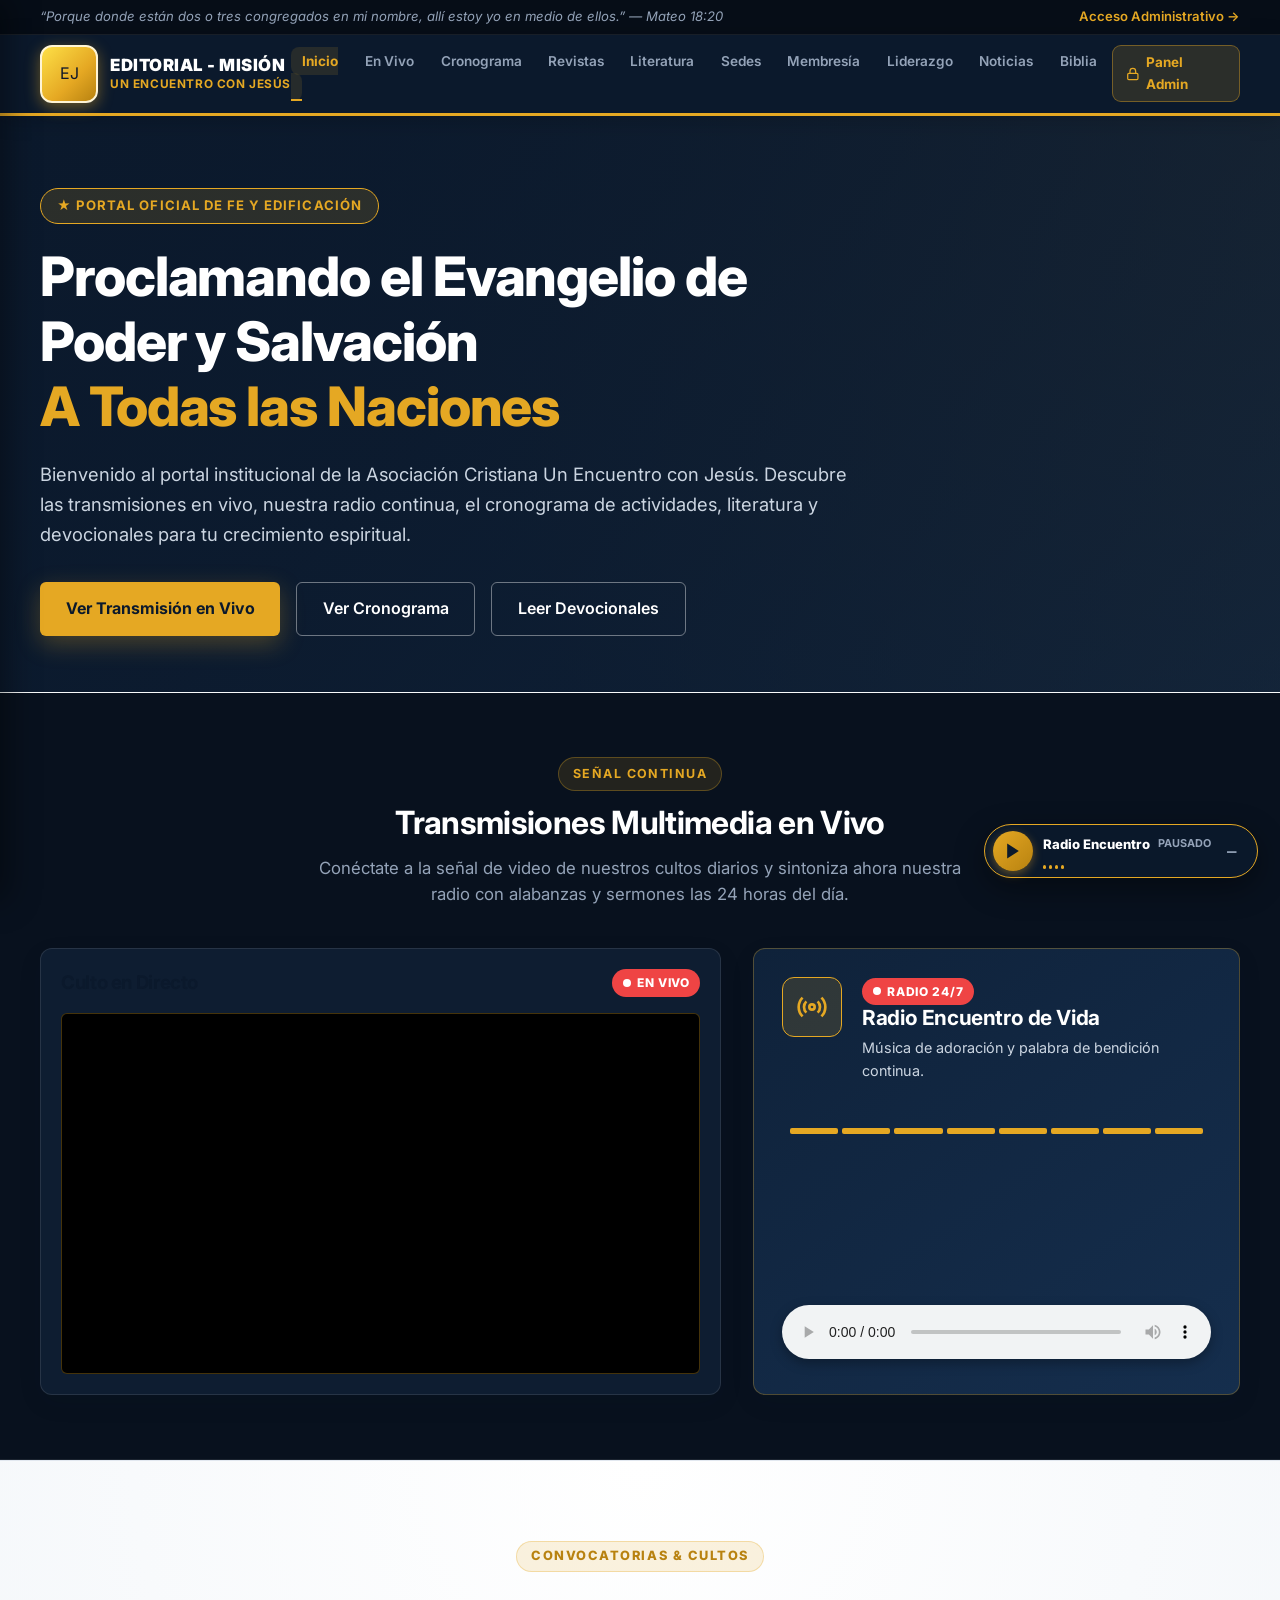
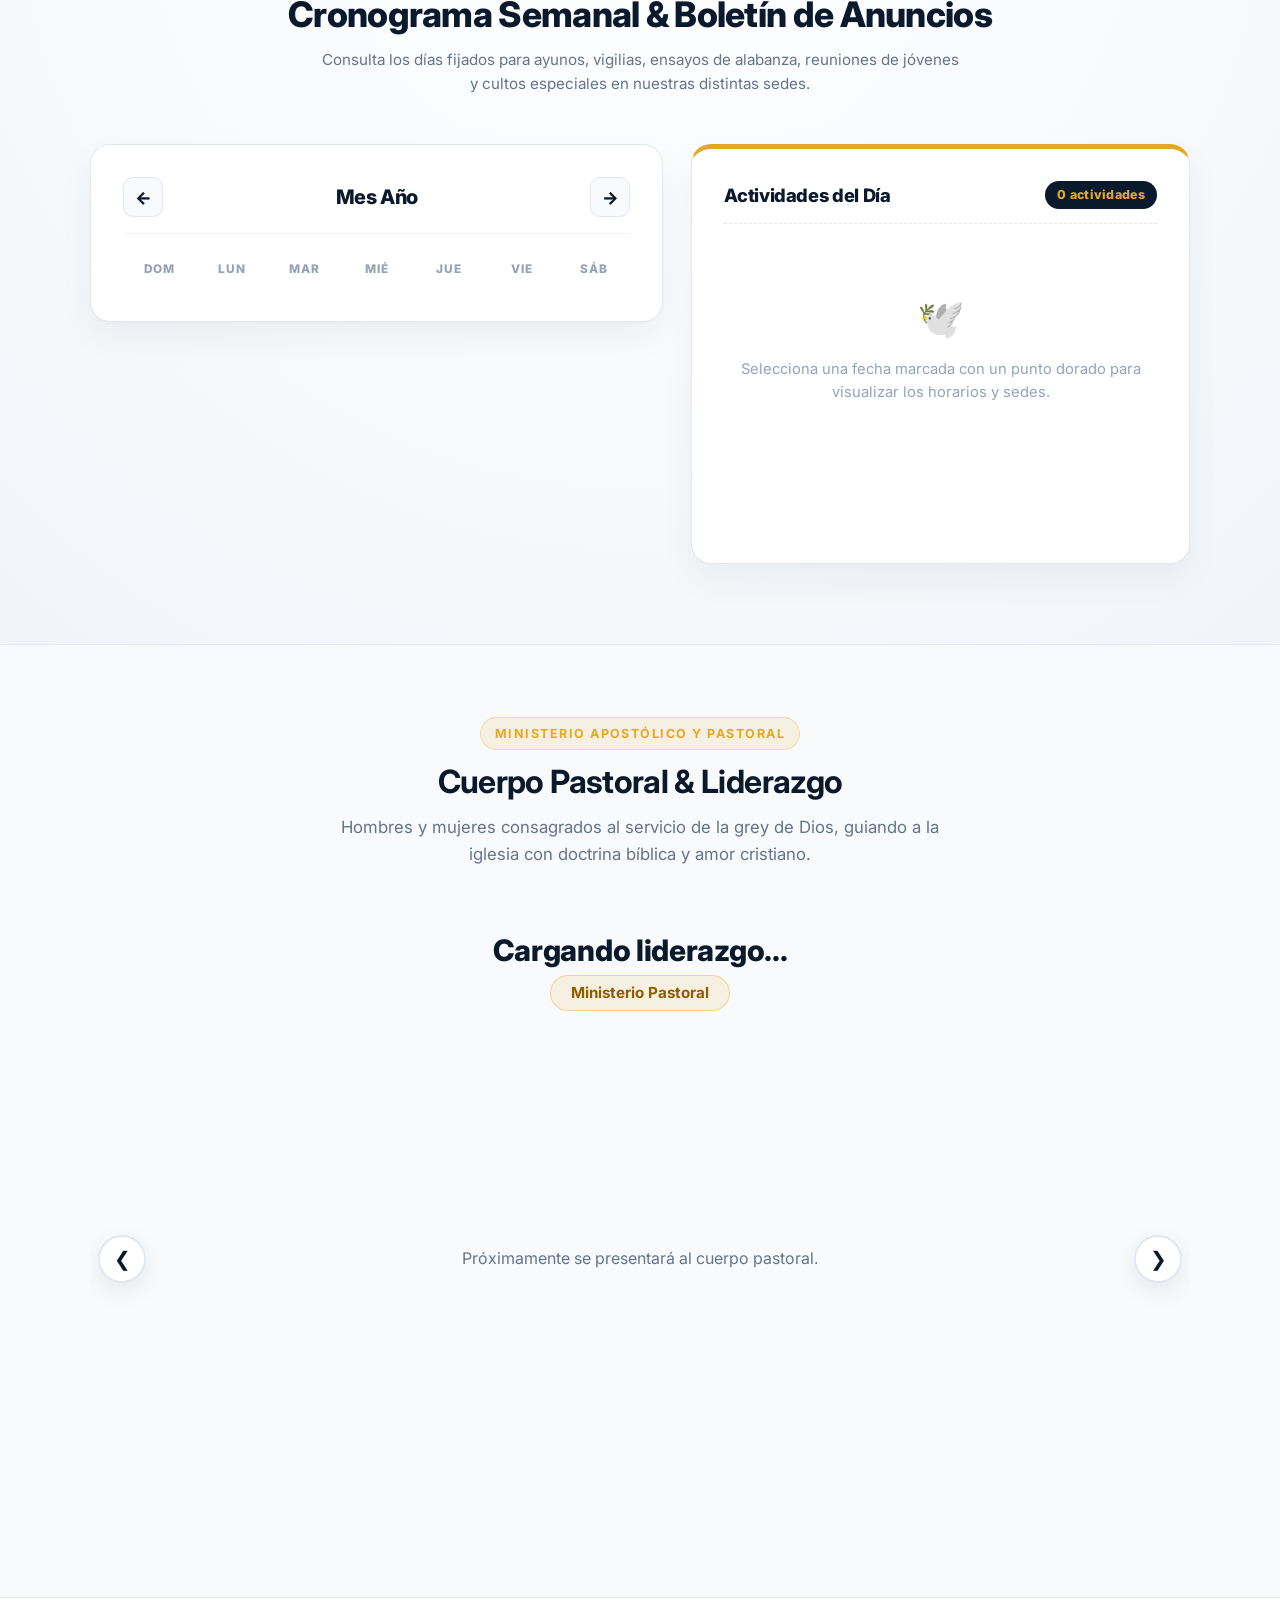
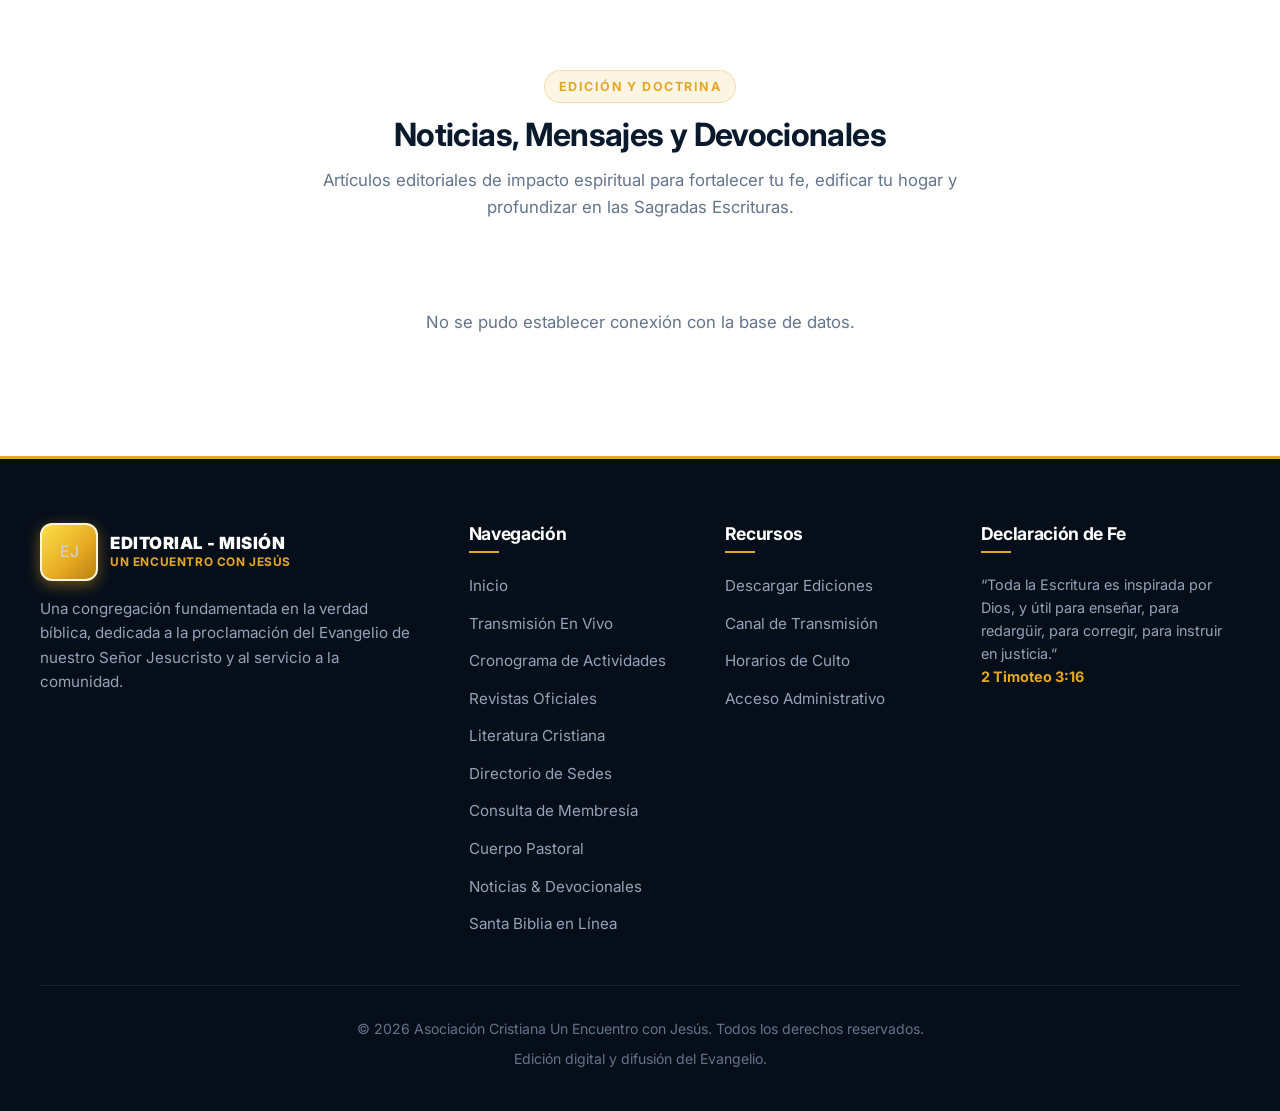
==== commit a0070f88: "feat: cronograma mensual interactivo, buzon pastoral y blindaje estricto MFA AAL2" ====
--- a/index.html
+++ b/index.html
@@ -4,19 +4,293 @@
   <meta charset="UTF-8">
   <meta name="viewport" content="width=device-width, initial-scale=1.0">
   <title>Asociación Cristiana Un Encuentro con Jesús | Portal Oficial</title>
-  <meta name="description" content="Portal oficial de la Asociación Cristiana Un Encuentro con Jesús. Devocionales, prédicas, transmisión en vivo, catálogo de revistas y directorio de sedes.">
+  <meta name="description" content="Portal oficial de la Asociación Cristiana Un Encuentro con Jesús. Devocionales, prédicas, transmisión en vivo, catálogo de revistas, cronograma de actividades y directorio de sedes.">
   
   <link rel="icon" type="image/x-icon" href="favicon.ico">
+  <link rel="manifest" href="manifest.json">
+  <meta name="theme-color" content="#0b192c">
+  <meta name="apple-mobile-web-app-capable" content="yes">
+  <meta name="apple-mobile-web-app-status-bar-style" content="black-translucent">
   <link rel="preconnect" href="https://fonts.googleapis.com">
   <link rel="preconnect" href="https://fonts.gstatic.com" crossorigin>
   <link href="https://fonts.googleapis.com/css2?family=Inter:wght@400;500;600;700;800;900&display=swap" rel="stylesheet">
 
   <link rel="stylesheet" href="css/style.css?v=3">
   <script src="https://cdn.jsdelivr.net/npm/@supabase/supabase-js@2"></script>
+
+  <style>
+    /* ===================================================
+       MEJORAS VISUALES DE NAVEGACIÓN (TABS / MENÚ)
+       =================================================== */
+    .nav-desktop .nav-links {
+      display: flex;
+      align-items: center;
+      gap: 6px;
+      list-style: none;
+    }
+
+    .nav-desktop .nav-link {
+      padding: 6px 11px;
+      font-size: 0.85rem;
+      font-weight: 600;
+      color: #94a3b8;
+      text-decoration: none;
+      border-radius: 8px;
+      transition: all 0.2s ease;
+      position: relative;
+    }
+
+    .nav-desktop .nav-link:hover {
+      color: #ffffff;
+      background: rgba(255, 255, 255, 0.06);
+    }
+
+    .nav-desktop .nav-link.active {
+      color: #e5a823;
+      background: rgba(229, 168, 35, 0.12);
+      font-weight: 700;
+    }
+
+    .btn-admin-nav {
+      background: rgba(229, 168, 35, 0.15) !important;
+      color: #e5a823 !important;
+      border: 1px solid rgba(229, 168, 35, 0.4) !important;
+      padding: 6px 13px !important;
+      border-radius: 9px !important;
+      font-weight: 700 !important;
+      font-size: 0.84rem !important;
+      display: inline-flex !important;
+      align-items: center !important;
+      gap: 6px !important;
+      transition: all 0.2s ease !important;
+    }
+
+    .btn-admin-nav:hover {
+      background: #e5a823 !important;
+      color: #0b192c !important;
+      transform: translateY(-1px);
+    }
+
+    /* ===================================================
+       REDISEÑO VISUAL MODERNO DEL CALENDARIO
+       =================================================== */
+    .section-cronograma {
+      padding: 5rem 0;
+      background: radial-gradient(circle at 50% 0%, #ffffff 0%, #f1f5f9 100%);
+      border-top: 1px solid #e2e8f0;
+      border-bottom: 1px solid #e2e8f0;
+    }
+
+    .cronograma-grid {
+      display: grid;
+      grid-template-columns: 1.15fr 1fr;
+      gap: 28px;
+      max-width: 1100px;
+      margin: 0 auto;
+      align-items: start;
+    }
+
+    @media (max-width: 900px) {
+      .cronograma-grid {
+        grid-template-columns: 1fr;
+      }
+    }
+
+    .calendar-card {
+      background: #ffffff;
+      border-radius: 20px;
+      border: 1px solid #e2e8f0;
+      box-shadow: 0 15px 35px rgba(11, 25, 44, 0.05), 0 1px 3px rgba(0,0,0,0.02);
+      padding: 2rem;
+    }
+
+    .calendar-nav-bar {
+      display: flex;
+      justify-content: space-between;
+      align-items: center;
+      margin-bottom: 1.6rem;
+      border-bottom: 1px solid #f1f5f9;
+      padding-bottom: 1rem;
+    }
+
+    .calendar-nav-btn {
+      background: #f8fafc;
+      border: 1px solid #e2e8f0;
+      border-radius: 10px;
+      width: 40px;
+      height: 40px;
+      font-weight: 800;
+      cursor: pointer;
+      color: #0b192c;
+      font-size: 1.1rem;
+      display: flex;
+      align-items: center;
+      justify-content: center;
+      transition: all 0.2s;
+    }
+
+    .calendar-nav-btn:hover {
+      background: #0b192c;
+      color: #e5a823;
+      border-color: #0b192c;
+      transform: scale(1.05);
+    }
+
+    .calendar-month-title {
+      font-size: 1.25rem;
+      color: #0b192c;
+      font-weight: 800;
+      text-transform: capitalize;
+      letter-spacing: -0.4px;
+    }
+
+    .calendar-weekdays {
+      display: grid;
+      grid-template-columns: repeat(7, 1fr);
+      text-align: center;
+      font-weight: 800;
+      font-size: 0.74rem;
+      color: #94a3b8;
+      margin-bottom: 10px;
+      text-transform: uppercase;
+      letter-spacing: 0.8px;
+    }
+
+    .calendar-days-grid {
+      display: grid;
+      grid-template-columns: repeat(7, 1fr);
+      gap: 8px;
+    }
+
+    .cal-day-cell {
+      aspect-ratio: 1;
+      display: flex;
+      flex-direction: column;
+      align-items: center;
+      justify-content: center;
+      border-radius: 12px;
+      font-size: 0.95rem;
+      font-weight: 700;
+      color: #334155;
+      cursor: pointer;
+      position: relative;
+      background: #f8fafc;
+      border: 1.5px solid transparent;
+      transition: all 0.2s ease;
+      user-select: none;
+    }
+
+    .cal-day-cell:hover {
+      border-color: #cbd5e1;
+      background: #ffffff;
+      transform: translateY(-2px);
+      box-shadow: 0 4px 12px rgba(0,0,0,0.04);
+    }
+
+    .cal-day-cell.empty {
+      background: transparent;
+      cursor: default;
+      border-color: transparent;
+      transform: none;
+      box-shadow: none;
+    }
+
+    .cal-day-cell.today {
+      border-color: #0b192c;
+      color: #0b192c;
+      font-weight: 900;
+      background: #ffffff;
+    }
+
+    .cal-day-cell.selected {
+      background: #0b192c !important;
+      color: #ffffff !important;
+      border-color: #0b192c !important;
+      box-shadow: 0 8px 20px rgba(11, 25, 44, 0.28) !important;
+      transform: scale(1.04);
+    }
+
+    .cal-day-cell.has-events::after {
+      content: '';
+      width: 6px;
+      height: 6px;
+      border-radius: 50%;
+      background: #e5a823;
+      position: absolute;
+      bottom: 6px;
+    }
+
+    .cal-day-cell.selected.has-events::after {
+      background: #e5a823;
+      box-shadow: 0 0 6px rgba(229, 168, 35, 0.8);
+    }
+
+    /* Panel de Actividades del Día */
+    .events-panel-card {
+      background: #ffffff;
+      border-radius: 20px;
+      border: 1px solid #e2e8f0;
+      border-top: 5px solid #e5a823;
+      box-shadow: 0 15px 35px rgba(11, 25, 44, 0.05);
+      padding: 2rem;
+      display: flex;
+      flex-direction: column;
+      min-height: 420px;
+    }
+
+    .events-panel-header {
+      display: flex;
+      justify-content: space-between;
+      align-items: center;
+      border-bottom: 1.5px dashed #e2e8f0;
+      padding-bottom: 14px;
+      margin-bottom: 16px;
+    }
+
+    .events-panel-header h3 {
+      font-size: 1.15rem;
+      color: #0b192c;
+      font-weight: 800;
+      margin: 0;
+    }
+
+    .events-count-badge {
+      background: #0b192c;
+      color: #e5a823;
+      font-weight: 800;
+      font-size: 0.78rem;
+      padding: 4px 12px;
+      border-radius: 20px;
+      letter-spacing: 0.3px;
+    }
+
+    .events-list-container {
+      flex: 1;
+      overflow-y: auto;
+      display: flex;
+      flex-direction: column;
+      gap: 12px;
+    }
+
+    .event-item-card {
+      background: #f8fafc;
+      border: 1px solid #e2e8f0;
+      border-left: 4.5px solid #e5a823;
+      border-radius: 12px;
+      padding: 16px;
+      transition: all 0.2s ease;
+    }
+
+    .event-item-card:hover {
+      transform: translateY(-2px);
+      box-shadow: 0 6px 16px rgba(0, 0, 0, 0.05);
+      background: #ffffff;
+    }
+  </style>
 </head>
 <body>
 
-  <!-- Barra Superior Solemne con Redes y Versículo Editable -->
+  <!-- Barra Superior Solemne -->
   <div class="topbar">
     <div class="container topbar-inner">
       <div class="topbar-verse" id="editableVersiculo" data-editable="topbar_verse">
@@ -24,7 +298,6 @@
       </div>
 
       <div class="topbar-right">
-        <!-- Enlaces a Redes Sociales Dinámicas -->
         <div class="social-header-links" id="socialHeaderLinks">
           <a href="#" id="linkFbTop" target="_blank" rel="noopener noreferrer" class="social-top-link" title="Facebook" style="display:none;">FB</a>
           <a href="#" id="linkTkTop" target="_blank" rel="noopener noreferrer" class="social-top-link" title="TikTok" style="display:none;">TK</a>
@@ -38,40 +311,40 @@
     </div>
   </div>
 
-  <!-- Cabecera Principal Sticky -->
+  <!-- Cabecera Principal con Menú Organizado -->
   <header class="main-header">
     <div class="container header-container">
       <a href="index.html" class="brand-link" aria-label="Inicio">
-  <div class="logo-badge" id="headerLogoBadge">
-    <span id="logoBadgeText">EJ</span>
-    <img id="headerLogoImg" alt="Logo Editorial" style="display: none;">
-  </div>
-  <div class="brand-text">
-    <span class="brand-title" data-editable="brand_title">EDITORIAL - MISIÓN</span>
-    <span class="brand-subtitle" data-editable="brand_subtitle">UN ENCUENTRO CON JESÚS</span>
-  </div>
-</a>
-</>
-
-      <!-- Navegación de Escritorio -->
+        <div class="logo-badge" id="headerLogoBadge">
+          <span id="logoBadgeText">EJ</span>
+          <img id="headerLogoImg" alt="Logo Editorial" style="display: none;">
+        </div>
+        <div class="brand-text">
+          <span class="brand-title" data-editable="brand_title">EDITORIAL - MISIÓN</span>
+          <span class="brand-subtitle" data-editable="brand_subtitle">UN ENCUENTRO CON JESÚS</span>
+        </div>
+      </a>
+
+      <!-- Navegación de Escritorio Ordenada según el Flujo Visual -->
       <nav class="nav-desktop" aria-label="Navegación principal">
         <ul class="nav-links">
           <li><a href="index.html" class="nav-link active">Inicio</a></li>
-          <li><a href="#noticias" class="nav-link">Noticias</a></li>
+          <li><a href="#envivo" class="nav-link">En Vivo</a></li>
+          <li><a href="#cronograma" class="nav-link">Cronograma</a></li>
           <li><a href="revistas.html" class="nav-link">Revistas</a></li>
           <li><a href="literatura.html" class="nav-link">Literatura</a></li>
           <li><a href="sedes.html" class="nav-link">Sedes</a></li>
           <li><a href="membresia.html" class="nav-link">Membresía</a></li>
           <li><a href="#liderazgo" class="nav-link">Liderazgo</a></li>
-          <li><a href="#envivo" class="nav-link">En Vivo</a></li>
+          <li><a href="#noticias" class="nav-link">Noticias</a></li>
           <li><a href="biblia.html" class="nav-link">Biblia</a></li>
           <li>
             <a href="login.html" class="btn-admin-nav" id="navAdminBtn">
-              <svg width="15" height="15" viewBox="0 0 24 24" fill="none" stroke="currentColor" stroke-width="2.2" stroke-linecap="round" stroke-linejoin="round">
+              <svg width="14" height="14" viewBox="0 0 24 24" fill="none" stroke="currentColor" stroke-width="2.2" stroke-linecap="round" stroke-linejoin="round">
                 <rect x="3" y="11" width="18" height="11" rx="2" ry="2"></rect>
                 <path d="M7 11V7a5 5 0 0 1 10 0v4"></path>
               </svg>
-              <span id="navAdminBtnText">Admin</span>
+              <span id="navAdminBtnText">Panel Admin</span>
             </a>
           </li>
         </ul>
@@ -83,7 +356,7 @@
     </div>
   </header>
 
-  <!-- Menú Lateral Móvil (Off-Canvas) -->
+  <!-- Menú Lateral Móvil -->
   <div class="sidebar-overlay" id="sidebarOverlay"></div>
   <aside class="sidebar-menu" id="sidebarMenu">
     <div class="sidebar-header">
@@ -100,13 +373,14 @@
     <nav class="sidebar-nav">
       <ul>
         <li><a href="index.html" class="active">Inicio</a></li>
-        <li><a href="#noticias">Noticias y Devocionales</a></li>
+        <li><a href="#envivo">Transmisión En Vivo &amp; Radio</a></li>
+        <li><a href="#cronograma">Cronograma &amp; Boletín</a></li>
         <li><a href="revistas.html">Revistas y Ediciones</a></li>
         <li><a href="literatura.html">Literatura Cristiana</a></li>
         <li><a href="sedes.html">Nuestras Sedes</a></li>
         <li><a href="membresia.html">Consulta de Membresía</a></li>
         <li><a href="#liderazgo">Cuerpo Pastoral</a></li>
-        <li><a href="#envivo">Transmisión En Vivo</a></li>
+        <li><a href="#noticias">Noticias y Devocionales</a></li>
         <li><a href="biblia.html">Santa Biblia &amp; Promesa</a></li>
       </ul>
     </nav>
@@ -118,7 +392,7 @@
     </div>
   </aside>
 
-  <!-- Portada Editorial (Hero) con Imagen de Fondo Dinámica y Textos Editables -->
+  <!-- 1. PORTADA EDITORIAL (HERO) -->
   <section class="hero-editorial" id="heroEditorialSection">
     <div class="hero-overlay"></div>
     <div class="container hero-container-box">
@@ -130,23 +404,24 @@
           Proclamando el Evangelio de Poder y Salvación <span>A Todas las Naciones</span>
         </h1>
         <p class="hero-description" id="editableHeroDesc" data-editable="hero_desc">
-          Bienvenido al portal institucional de la Asociación Cristiana Un Encuentro con Jesús. Descubre devocionales bíblicos, enseñanzas apostólicas, nuestras ediciones de revistas impresas y la señal continua de radio y televisión en vivo.
+          Bienvenido al portal institucional de la Asociación Cristiana Un Encuentro con Jesús. Descubre las transmisiones en vivo, nuestra radio continua, el cronograma de actividades, literatura y devocionales para tu crecimiento espiritual.
         </p>
         <div class="hero-actions">
-          <a href="#noticias" class="btn-primary" data-editable="btn_hero_noticias">Leer Devocionales</a>
-          <a href="#envivo" class="btn-outline" data-editable="btn_hero_envivo">Ver Transmisión en Vivo</a>
+          <a href="#envivo" class="btn-primary" data-editable="btn_hero_envivo">Ver Transmisión en Vivo</a>
+          <a href="#cronograma" class="btn-outline" data-editable="btn_hero_cronograma">Ver Cronograma</a>
+          <a href="#noticias" class="btn-outline" data-editable="btn_hero_noticias">Leer Devocionales</a>
         </div>
       </div>
     </div>
   </section>
 
-  <!-- Sección Multimedia -->
+  <!-- 2. SECCIÓN MULTIMEDIA (TRANSMISIÓN EN VIVO & RADIO ONLINE PRIMERO) -->
   <section class="section-multimedia" id="envivo">
     <div class="container">
       <div class="section-header">
         <span class="section-tag" data-editable="sec_multimedia_tag">Señal Continua</span>
         <h2 class="section-title" data-editable="sec_multimedia_title">Transmisiones Multimedia en Vivo</h2>
-        <p class="section-subtitle" data-editable="sec_multimedia_sub">Conéctate a la señal de video de nuestros cultos dominicales y sintoniza nuestra radio con alabanzas y sermones las 24 horas del día.</p>
+        <p class="section-subtitle" data-editable="sec_multimedia_sub">Conéctate a la señal de video de nuestros cultos diarios y sintoniza ahora nuestra radio con alabanzas y sermones las 24 horas del día.</p>
       </div>
 
       <div class="multimedia-grid">
@@ -187,7 +462,56 @@
     </div>
   </section>
 
-  <!-- Sección Carrusel de Liderazgo -->
+  <!-- 3. SECCIÓN CRONOGRAMA SEMANAL & BOLETÍN DE ANUNCIOS (CALENDARIO MEJORADO) -->
+  <section class="section-cronograma" id="cronograma">
+    <div class="container">
+      <div class="section-header" style="text-align: center; margin-bottom: 3rem;">
+        <span class="section-tag" data-editable="sec_crono_tag" style="background: rgba(229,168,35,0.15); color: #b88210; padding: 4px 14px; border-radius: 20px; font-weight: 800; font-size: 0.8rem; text-transform: uppercase;">
+          Convocatorias &amp; Cultos
+        </span>
+        <h2 class="section-title" data-editable="sec_crono_title" style="font-size: 2.2rem; color: #0b192c; font-weight: 800; margin-top: 8px;">
+          Cronograma Semanal &amp; Boletín de Anuncios
+        </h2>
+        <p class="section-subtitle" data-editable="sec_crono_sub" style="color: #64748b; max-width: 640px; margin: 0 auto; font-size: 0.95rem;">
+          Consulta los días fijados para ayunos, vigilias, ensayos de alabanza, reuniones de jóvenes y cultos especiales en nuestras distintas sedes.
+        </p>
+      </div>
+
+      <div class="cronograma-grid">
+        <!-- COLUMNA 1: CALENDARIO MENSUAL -->
+        <div class="calendar-card">
+          <div class="calendar-nav-bar">
+            <button type="button" id="calPrevMonth" class="calendar-nav-btn" aria-label="Mes anterior">&larr;</button>
+            <h3 id="calMonthTitle" class="calendar-month-title">Mes Año</h3>
+            <button type="button" id="calNextMonth" class="calendar-nav-btn" aria-label="Mes siguiente">&rarr;</button>
+          </div>
+
+          <div class="calendar-weekdays">
+            <div>Dom</div><div>Lun</div><div>Mar</div><div>Mié</div><div>Jue</div><div>Vie</div><div>Sáb</div>
+          </div>
+
+          <div id="calDaysGrid" class="calendar-days-grid"></div>
+        </div>
+
+        <!-- COLUMNA 2: DETALLES DE LA FECHA SELECCIONADA -->
+        <div class="events-panel-card">
+          <div class="events-panel-header">
+            <h3 id="calSelectedDateTitle">Actividades del Día</h3>
+            <span id="calEventsCountBadge" class="events-count-badge">0 actividades</span>
+          </div>
+
+          <div id="calDayEventsList" class="events-list-container">
+            <div style="text-align: center; padding: 3rem 1rem; color: #94a3b8;">
+              <span style="font-size: 2.4rem; display: block; margin-bottom: 8px;">🕊️</span>
+              <p style="font-size: 0.92rem;">Selecciona una fecha marcada con un punto dorado para visualizar los horarios y sedes.</p>
+            </div>
+          </div>
+        </div>
+      </div>
+    </div>
+  </section>
+
+  <!-- 4. SECCIÓN CARRUSEL DE LIDERAZGO -->
   <section class="section-leadership" id="liderazgo">
     <div class="container">
       <div class="section-header">
@@ -214,7 +538,7 @@
     </div>
   </section>
 
-  <!-- Sección Noticias -->
+  <!-- 5. SECCIÓN NOTICIAS, MENSAJES Y DEVOCIONALES (AL FINAL) -->
   <section class="section-articles" id="noticias">
     <div class="container">
       <div class="section-header">
@@ -255,7 +579,6 @@
           <p data-editable="footer_brand_desc">
             Una congregación fundamentada en la verdad bíblica, dedicada a la proclamación del Evangelio de nuestro Señor Jesucristo y al servicio a la comunidad.
           </p>
-          <!-- Redes Sociales en el pie de página -->
           <div class="footer-social-box" id="footerSocialBox">
             <a href="#" id="linkFbFooter" target="_blank" rel="noopener noreferrer" class="footer-soc-link" style="display:none;">Facebook</a>
             <a href="#" id="linkTkFooter" target="_blank" rel="noopener noreferrer" class="footer-soc-link" style="display:none;">TikTok</a>
@@ -268,12 +591,14 @@
           <h4 data-editable="footer_col1_title">Navegación</h4>
           <ul class="footer-links">
             <li><a href="index.html">Inicio</a></li>
-            <li><a href="#noticias">Noticias &amp; Devocionales</a></li>
+            <li><a href="#envivo">Transmisión En Vivo</a></li>
+            <li><a href="#cronograma">Cronograma de Actividades</a></li>
             <li><a href="revistas.html">Revistas Oficiales</a></li>
             <li><a href="literatura.html">Literatura Cristiana</a></li>
             <li><a href="sedes.html">Directorio de Sedes</a></li>
             <li><a href="membresia.html">Consulta de Membresía</a></li>
             <li><a href="#liderazgo">Cuerpo Pastoral</a></li>
+            <li><a href="#noticias">Noticias &amp; Devocionales</a></li>
             <li><a href="biblia.html">Santa Biblia en Línea</a></li>
           </ul>
         </div>
@@ -368,8 +693,17 @@
     </div>
   </div>
 
- <script src="js/config.js?v=2"></script>
+  <script src="js/config.js?v=2"></script>
   <script src="js/radio-flotante.js"></script>
   <script src="js/app.js?v=2"></script>
+  <script>
+    if ('serviceWorker' in navigator) {
+      window.addEventListener('load', () => {
+        navigator.serviceWorker.register('/sw.js')
+          .then(reg => console.log('PWA Service Worker registrado con éxito:', reg.scope))
+          .catch(err => console.warn('Fallo al registrar Service Worker:', err));
+      });
+    }
+  </script>
 </body>
 </html>
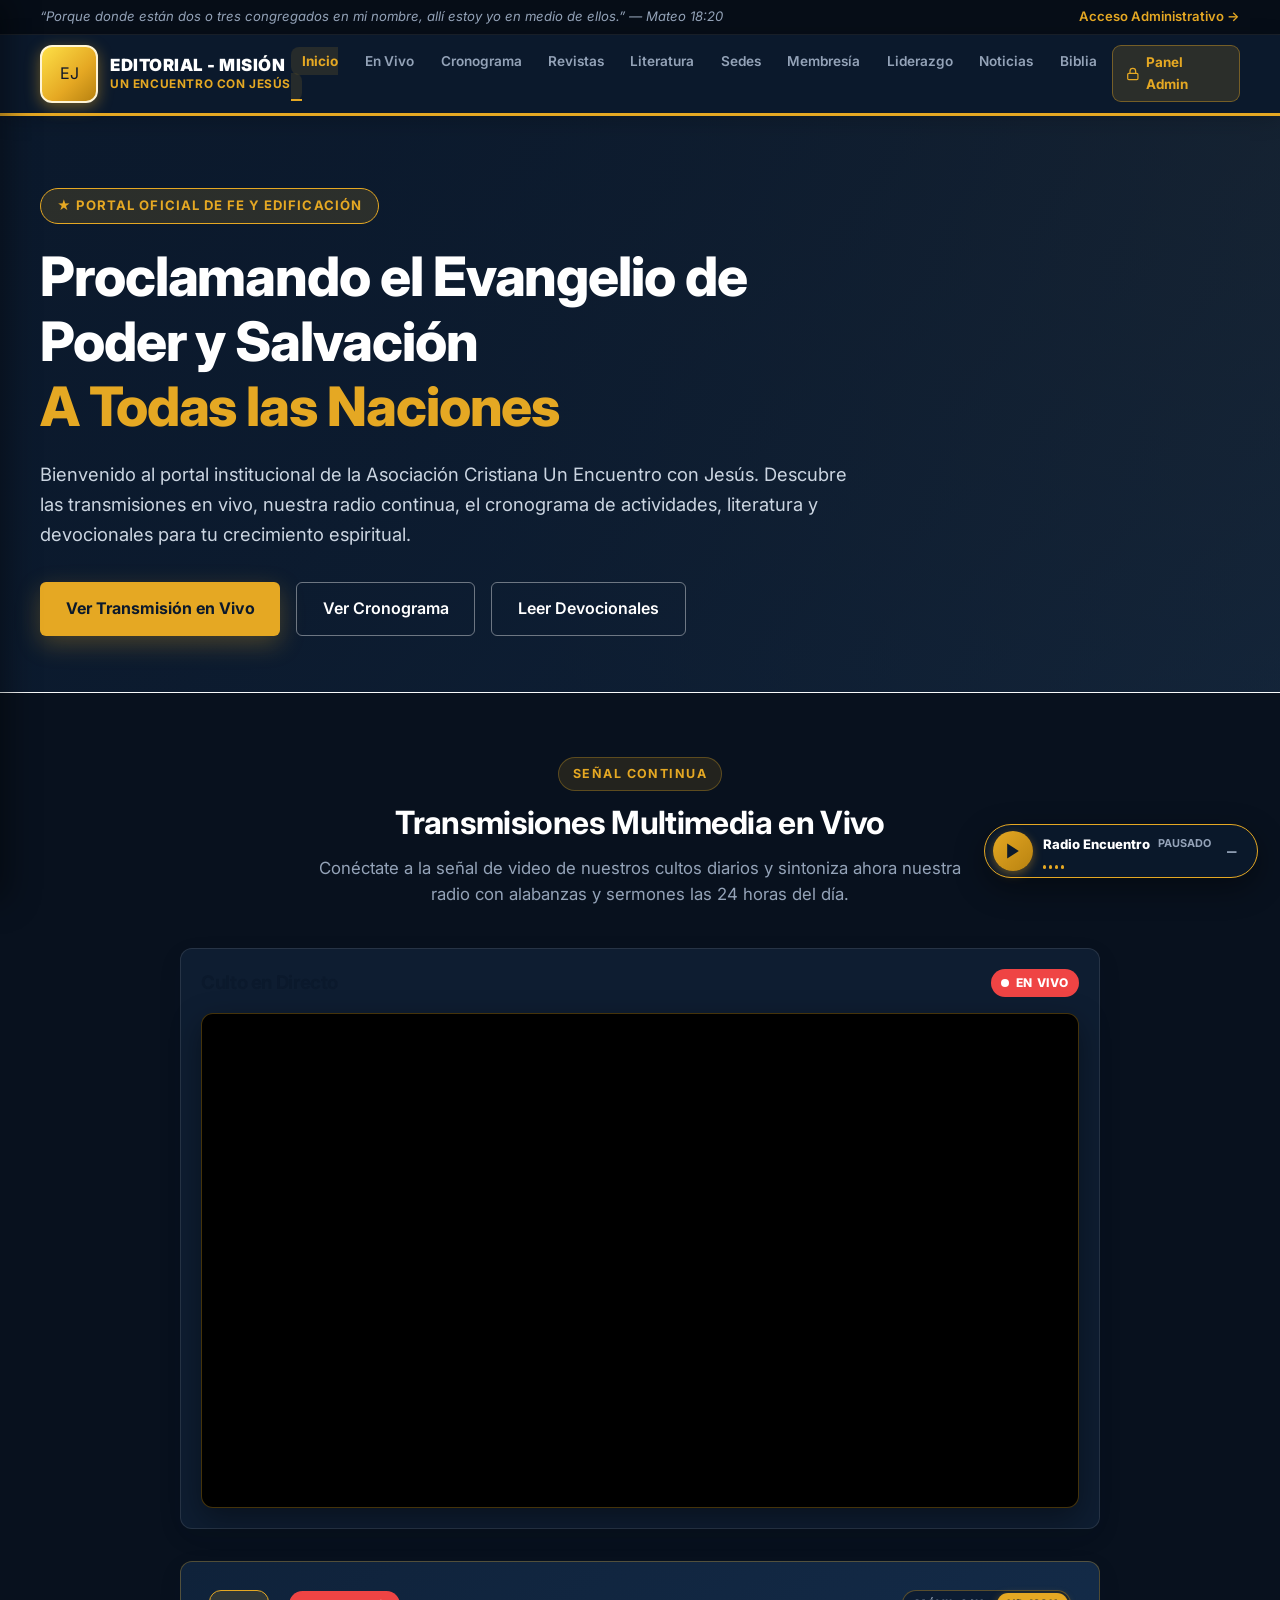
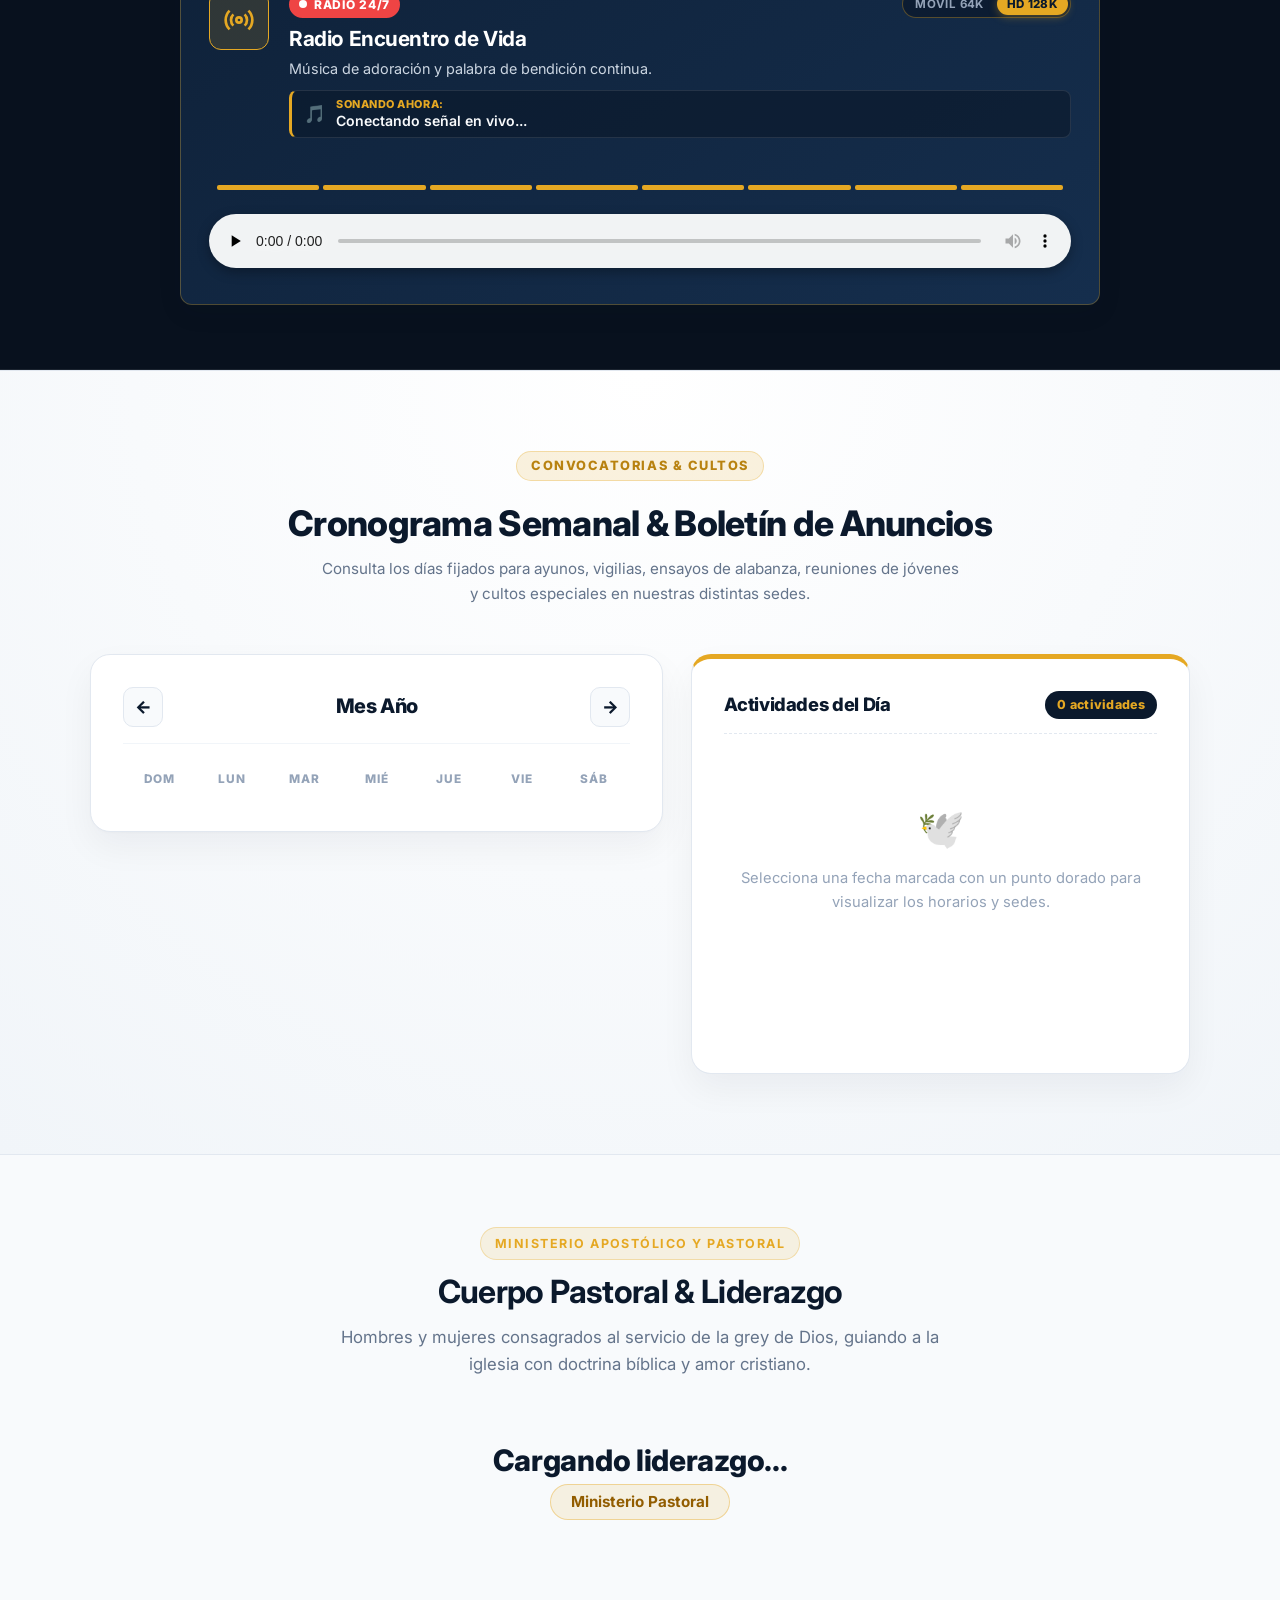
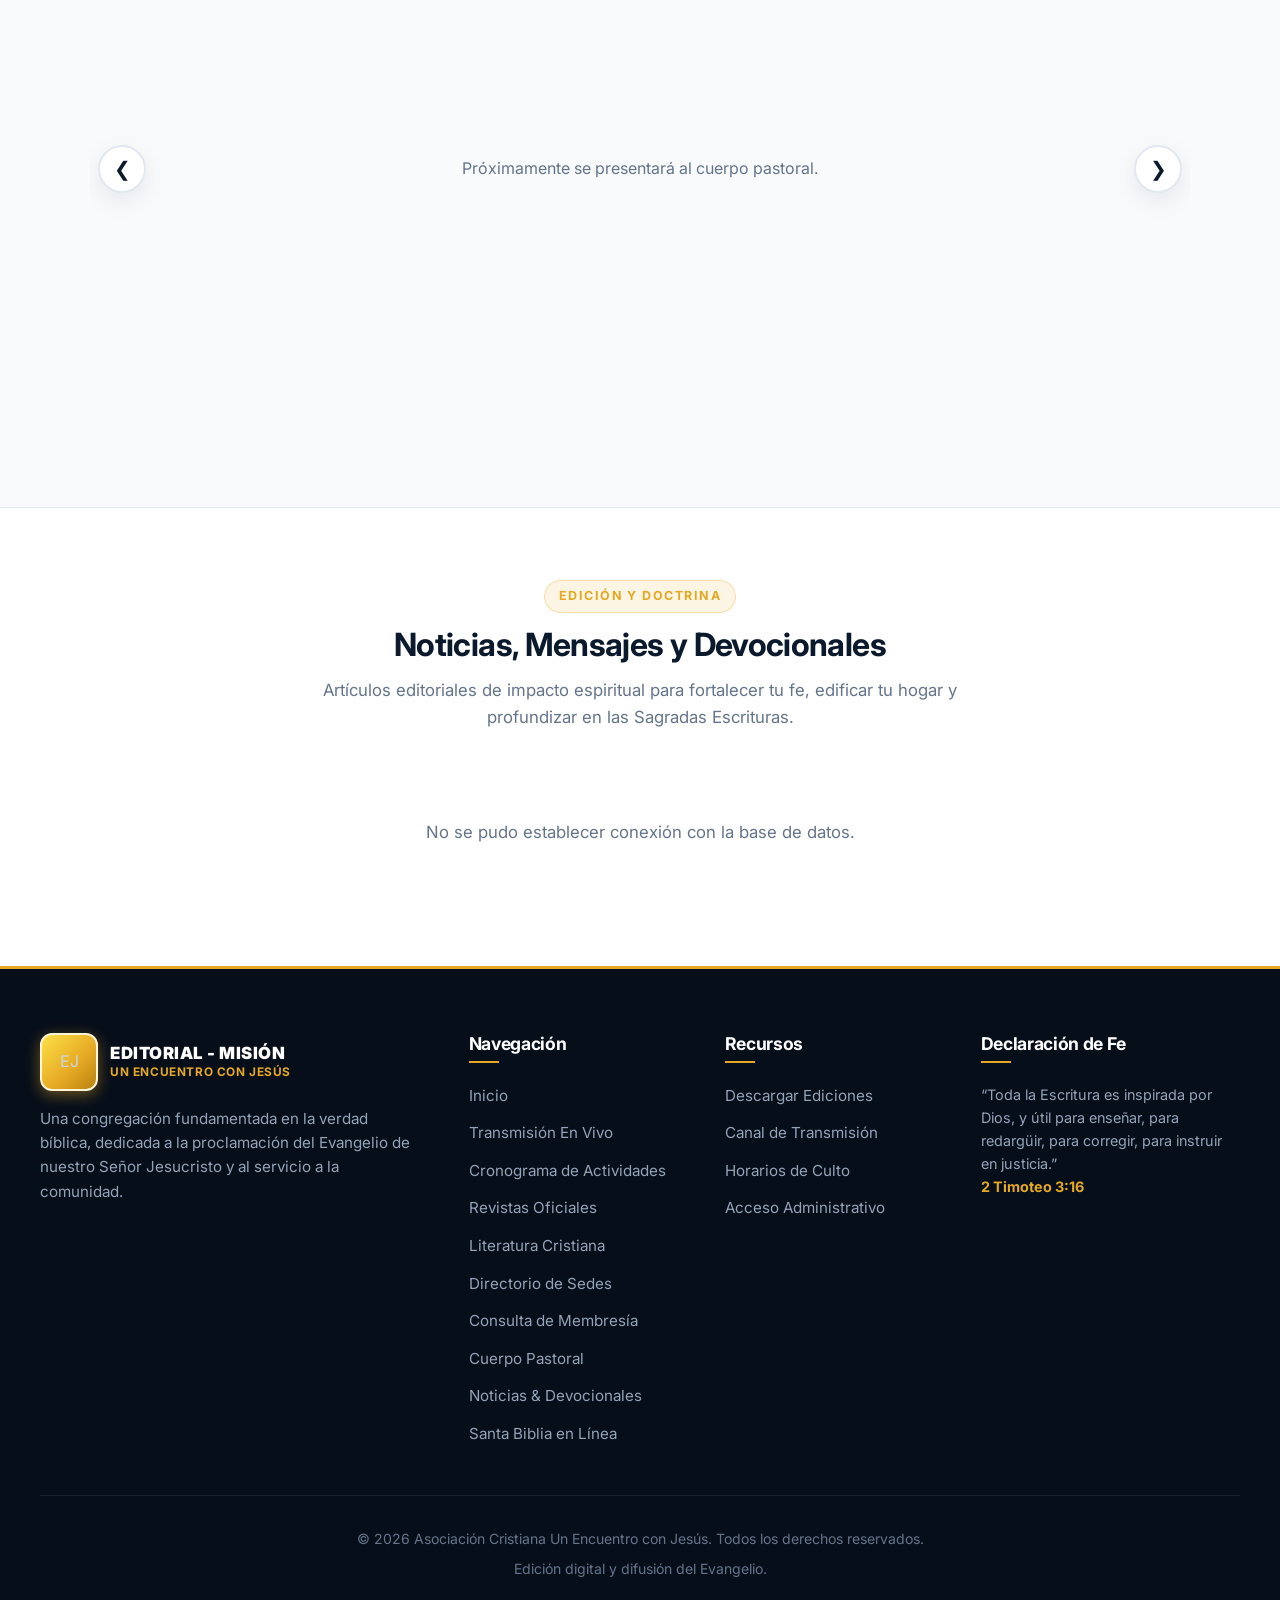
==== commit dbe99254: "Mejorar calidad de radio online" ====
--- a/index.html
+++ b/index.html
@@ -9,13 +9,14 @@
   <link rel="icon" type="image/x-icon" href="favicon.ico">
   <link rel="manifest" href="manifest.json">
   <meta name="theme-color" content="#0b192c">
-  <meta name="apple-mobile-web-app-capable" content="yes">
+  <meta name="mobile-web-app-capable" content="yes">
   <meta name="apple-mobile-web-app-status-bar-style" content="black-translucent">
   <link rel="preconnect" href="https://fonts.googleapis.com">
   <link rel="preconnect" href="https://fonts.gstatic.com" crossorigin>
   <link href="https://fonts.googleapis.com/css2?family=Inter:wght@400;500;600;700;800;900&display=swap" rel="stylesheet">
 
-  <link rel="stylesheet" href="css/style.css?v=3">
+  <!-- Versión 4 para invalidar caché en navegadores móviles -->
+  <link rel="stylesheet" href="css/style.css?v=4">
   <script src="https://cdn.jsdelivr.net/npm/@supabase/supabase-js@2"></script>
 
   <style>
@@ -69,6 +70,30 @@
       background: #e5a823 !important;
       color: #0b192c !important;
       transform: translateY(-1px);
+    }
+
+    /* Estilo del botón nativo de Compartir */
+    .btn-share-radio {
+      background: rgba(229, 168, 35, 0.12);
+      color: #e5a823;
+      border: 1px solid rgba(229, 168, 35, 0.35);
+      border-radius: 20px;
+      padding: 4px 11px;
+      font-size: 0.72rem;
+      font-weight: 700;
+      display: inline-flex;
+      align-items: center;
+      gap: 5px;
+      cursor: pointer;
+      text-transform: uppercase;
+      letter-spacing: 0.03em;
+      transition: all 0.2s ease;
+    }
+
+    .btn-share-radio:hover {
+      background: #e5a823;
+      color: #0b192c;
+      box-shadow: 0 2px 8px rgba(229, 168, 35, 0.35);
     }
 
     /* ===================================================
@@ -225,7 +250,6 @@
       box-shadow: 0 0 6px rgba(229, 168, 35, 0.8);
     }
 
-    /* Panel de Actividades del Día */
     .events-panel-card {
       background: #ffffff;
       border-radius: 20px;
@@ -325,7 +349,6 @@
         </div>
       </a>
 
-      <!-- Navegación de Escritorio Ordenada según el Flujo Visual -->
       <nav class="nav-desktop" aria-label="Navegación principal">
         <ul class="nav-links">
           <li><a href="index.html" class="nav-link active">Inicio</a></li>
@@ -415,7 +438,7 @@
     </div>
   </section>
 
-  <!-- 2. SECCIÓN MULTIMEDIA (TRANSMISIÓN EN VIVO & RADIO ONLINE PRIMERO) -->
+  <!-- 2. SECCIÓN MULTIMEDIA (TRANSMISIÓN EN VIVO & RADIO ONLINE CON AZURACAST) -->
   <section class="section-multimedia" id="envivo">
     <div class="container">
       <div class="section-header">
@@ -442,20 +465,55 @@
                 <svg width="32" height="32" viewBox="0 0 24 24" fill="none" stroke="currentColor" stroke-width="2"><circle cx="12" cy="12" r="2"></circle><path d="M16.24 7.76a6 6 0 0 1 0 8.49m-8.48-.01a6 6 0 0 1 0-8.49m11.31-2.82a10 10 0 0 1 0 14.14m-14.14 0a10 10 0 0 1 0-14.14"></path></svg>
               </div>
               <div class="radio-info">
-                <span class="badge-live"><span class="live-dot"></span> Radio 24/7</span>
+                <!-- Cabecera de estado, compartir y selector de calidad -->
+                <div class="radio-header-line">
+                  <span class="badge-live"><span class="live-dot"></span> Radio 24/7</span>
+                  
+                  <div style="display: inline-flex; align-items: center; gap: 8px; flex-wrap: wrap;">
+                    <!-- Botón Nativo de Compartir Señal (Web Share API) -->
+                    <button type="button" class="btn-share-radio" id="btnShareRadio" title="Compartir señal en vivo" aria-label="Compartir transmisión" style="display: none;">
+                      <svg width="13" height="13" viewBox="0 0 24 24" fill="none" stroke="currentColor" stroke-width="2.2" stroke-linecap="round" stroke-linejoin="round">
+                        <circle cx="18" cy="5" r="3"></circle>
+                        <circle cx="6" cy="12" r="3"></circle>
+                        <circle cx="18" cy="19" r="3"></circle>
+                        <line x1="8.59" y1="13.51" x2="15.42" y2="17.49"></line>
+                        <line x1="15.41" y1="6.51" x2="8.59" y2="10.49"></line>
+                      </svg>
+                      <span>Compartir</span>
+                    </button>
+
+                    <!-- Selector de Calidad Manual -->
+                    <div class="radio-quality-selector" id="radioQualitySelector" role="group" aria-label="Calidad de audio">
+                      <button type="button" class="btn-quality" id="btnQualityAac" data-quality="aac" title="AAC+ 64 kbps (Recomendado para datos móviles)">Móvil 64k</button>
+                      <button type="button" class="btn-quality" id="btnQualityMp3" data-quality="mp3" title="MP3 128 kbps (Alta fidelidad)">HD 128k</button>
+                    </div>
+                  </div>
+                </div>
+
                 <h3 data-editable="radio_title">Radio Encuentro de Vida</h3>
                 <p data-editable="radio_desc">Música de adoración y palabra de bendición continua.</p>
+
+                <!-- "Sonando Ahora" en Vivo vía AzuraCast -->
+                <div class="radio-now-playing" id="radioNowPlaying">
+                  <div class="now-playing-icon">🎵</div>
+                  <div class="now-playing-content">
+                    <span class="now-playing-label">Sonando ahora:</span>
+                    <span class="now-playing-title" id="nowPlayingTitle">Conectando señal en vivo...</span>
+                  </div>
+                </div>
               </div>
             </div>
+
+            <!-- Animación de barras de frecuencia -->
             <div class="radio-visualizer" id="radioVisualizer">
               <div class="vis-bar"></div><div class="vis-bar"></div><div class="vis-bar"></div><div class="vis-bar"></div>
               <div class="vis-bar"></div><div class="vis-bar"></div><div class="vis-bar"></div><div class="vis-bar"></div>
             </div>
           </div>
+
           <div class="radio-player-container">
-            <audio id="audioRadio" controls preload="none">
-              <source id="liveRadioSource" src="" type="audio/mpeg">
-            </audio>
+            <!-- preload="none" estricto: cero descarga anticipada de datos -->
+            <audio id="audioRadio" controls preload="none"></audio>
           </div>
         </div>
       </div>
@@ -478,7 +536,6 @@
       </div>
 
       <div class="cronograma-grid">
-        <!-- COLUMNA 1: CALENDARIO MENSUAL -->
         <div class="calendar-card">
           <div class="calendar-nav-bar">
             <button type="button" id="calPrevMonth" class="calendar-nav-btn" aria-label="Mes anterior">&larr;</button>
@@ -493,7 +550,6 @@
           <div id="calDaysGrid" class="calendar-days-grid"></div>
         </div>
 
-        <!-- COLUMNA 2: DETALLES DE LA FECHA SELECCIONADA -->
         <div class="events-panel-card">
           <div class="events-panel-header">
             <h3 id="calSelectedDateTitle">Actividades del Día</h3>
--- a/css/style.css
+++ b/css/style.css
@@ -2805,4 +2805,144 @@
     bottom: 14px;
     right: 14px;
   }
+}
+
+/* ===================================================
+   SELECTOR DE CALIDAD Y "SONANDO AHORA" (AZURACAST)
+   =================================================== */
+.radio-info {
+  flex: 1;
+  min-width: 0;
+}
+
+.radio-header-line {
+  display: flex;
+  align-items: center;
+  justify-content: space-between;
+  gap: 10px;
+  flex-wrap: wrap;
+  margin-bottom: 8px;
+}
+
+/* Selector Móvil 64k vs HD 128k */
+.radio-quality-selector {
+  display: inline-flex;
+  align-items: center;
+  background: rgba(11, 25, 44, 0.75);
+  border: 1px solid rgba(229, 168, 35, 0.35);
+  border-radius: 20px;
+  padding: 2px;
+  gap: 3px;
+}
+
+.btn-quality {
+  background: transparent;
+  color: #94a3b8;
+  font-size: 0.72rem;
+  font-weight: 700;
+  border: none;
+  padding: 4px 10px;
+  border-radius: 14px;
+  cursor: pointer;
+  transition: all 0.2s ease;
+  text-transform: uppercase;
+  letter-spacing: 0.03em;
+}
+
+.btn-quality:hover {
+  color: #ffffff;
+}
+
+.btn-quality.active {
+  background: #e5a823;
+  color: #0b192c;
+  font-weight: 800;
+  box-shadow: 0 2px 8px rgba(229, 168, 35, 0.35);
+}
+
+/* Tarjeta "Sonando Ahora" */
+.radio-now-playing {
+  margin-top: 10px;
+  background: rgba(11, 25, 44, 0.65);
+  border: 1px solid rgba(255, 255, 255, 0.1);
+  border-left: 3.5px solid #e5a823;
+  border-radius: 8px;
+  padding: 7px 12px;
+  display: flex;
+  align-items: center;
+  gap: 10px;
+}
+
+.now-playing-icon {
+  font-size: 1.1rem;
+  flex-shrink: 0;
+  animation: pulseMusic 2s infinite ease-in-out;
+}
+
+@keyframes pulseMusic {
+  0%, 100% { transform: scale(1); opacity: 0.85; }
+  50% { transform: scale(1.15); opacity: 1; }
+}
+
+.now-playing-content {
+  display: flex;
+  flex-direction: column;
+  overflow: hidden;
+  min-width: 0;
+}
+
+.now-playing-label {
+  font-size: 0.68rem;
+  text-transform: uppercase;
+  font-weight: 800;
+  color: #e5a823;
+  letter-spacing: 0.05em;
+  line-height: 1.2;
+}
+
+.now-playing-title {
+  font-size: 0.88rem;
+  font-weight: 600;
+  color: #f8fafc;
+  white-space: nowrap;
+  overflow: hidden;
+  text-overflow: ellipsis;
+  line-height: 1.35;
+}
+
+@media (max-width: 480px) {
+  .radio-header-line {
+    flex-direction: row;
+    justify-content: space-between;
+  }
+  .btn-quality {
+    font-size: 0.68rem;
+    padding: 3px 8px;
+  }
+  .now-playing-title {
+    font-size: 0.82rem;
+  }
+}
+
+/* ===================================================
+   DISTRIBUCIÓN VERTICAL MULTIMEDIA (VIDEO ARRIBA / RADIO ABAJO)
+   =================================================== */
+.multimedia-grid {
+  display: flex !important;
+  flex-direction: column !important;
+  gap: 2rem !important;
+  max-width: 920px !important; /* Ancho óptimo para proporción 16:9 centrada */
+  margin: 0 auto !important;
+  width: 100% !important;
+}
+
+.video-card,
+.radio-card {
+  width: 100% !important;
+}
+
+/* Optimización de altura para el reproductor de video */
+.video-player-wrapper {
+  border-radius: 12px;
+  box-shadow: 0 10px 30px rgba(0, 0, 0, 0.4);
 }
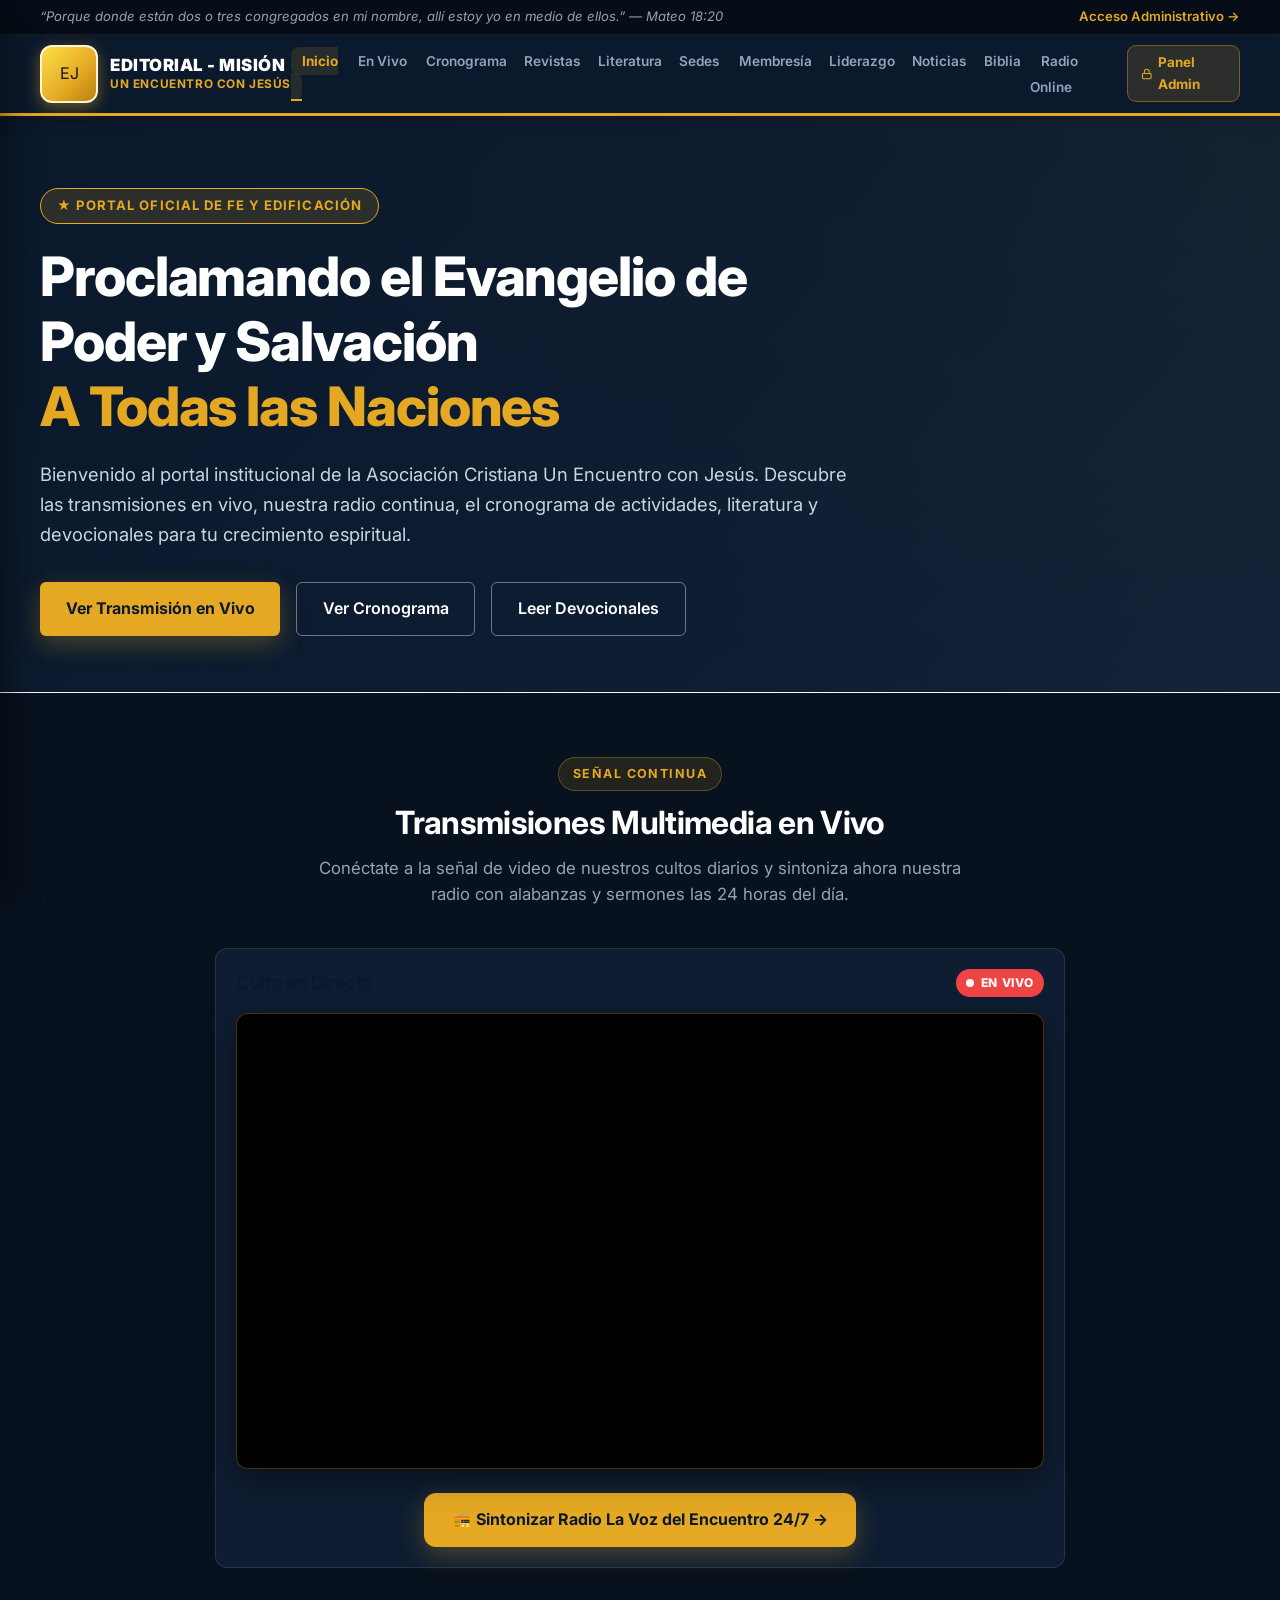
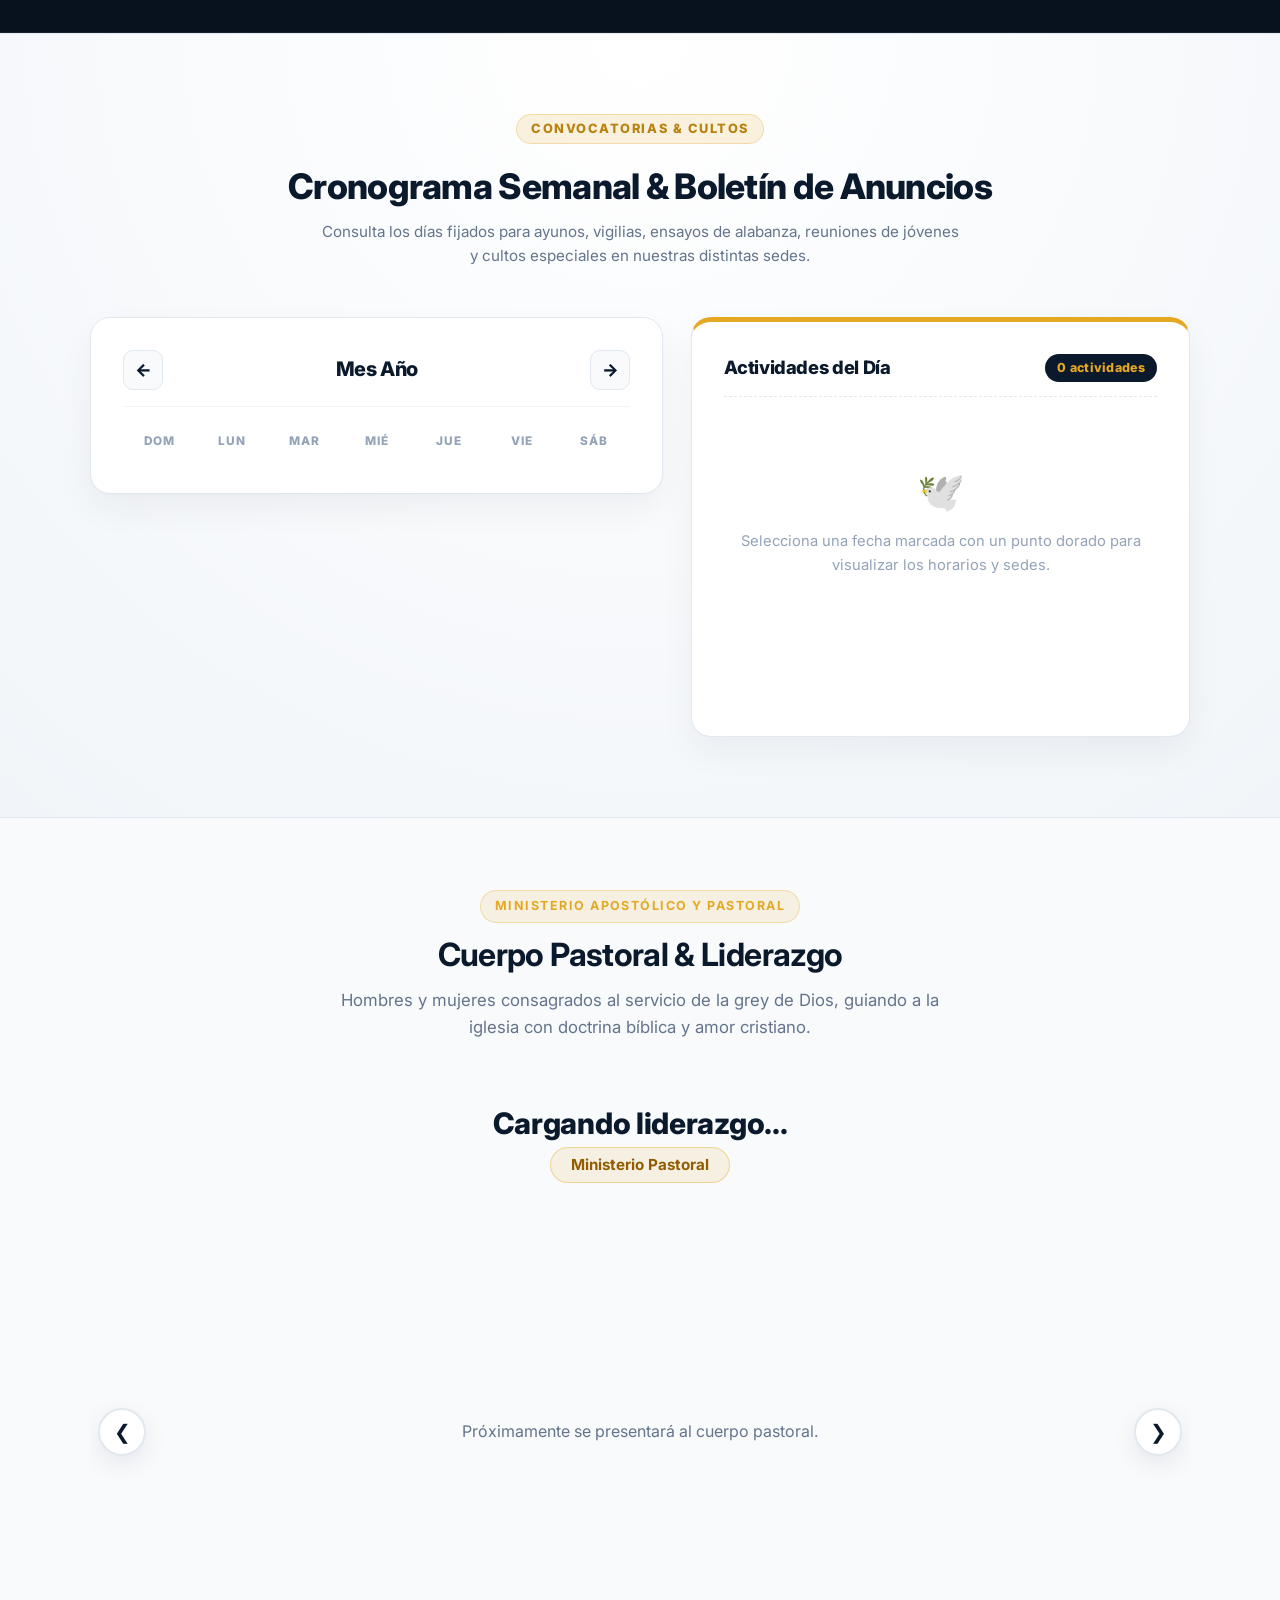
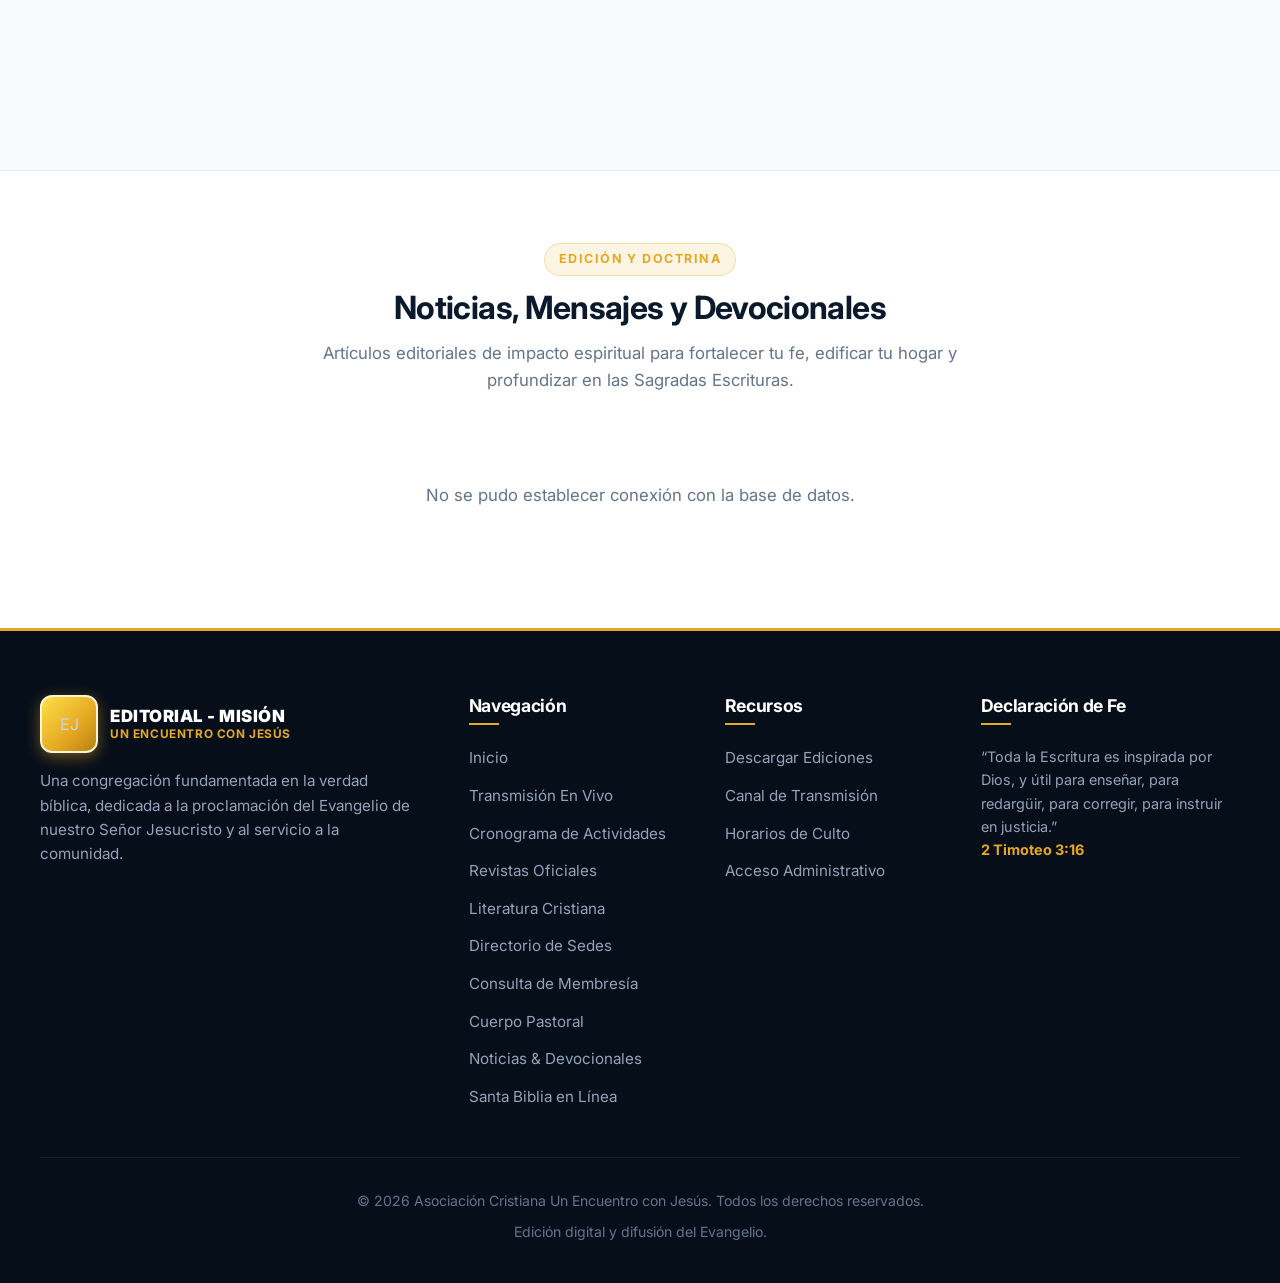
==== commit 50e626b7: "mejora en reproduccion de radio" ====
--- a/index.html
+++ b/index.html
@@ -72,29 +72,6 @@
       transform: translateY(-1px);
     }
 
-    /* Estilo del botón nativo de Compartir */
-    .btn-share-radio {
-      background: rgba(229, 168, 35, 0.12);
-      color: #e5a823;
-      border: 1px solid rgba(229, 168, 35, 0.35);
-      border-radius: 20px;
-      padding: 4px 11px;
-      font-size: 0.72rem;
-      font-weight: 700;
-      display: inline-flex;
-      align-items: center;
-      gap: 5px;
-      cursor: pointer;
-      text-transform: uppercase;
-      letter-spacing: 0.03em;
-      transition: all 0.2s ease;
-    }
-
-    .btn-share-radio:hover {
-      background: #e5a823;
-      color: #0b192c;
-      box-shadow: 0 2px 8px rgba(229, 168, 35, 0.35);
-    }
 
     /* ===================================================
        REDISEÑO VISUAL MODERNO DEL CALENDARIO
@@ -361,6 +338,7 @@
           <li><a href="#liderazgo" class="nav-link">Liderazgo</a></li>
           <li><a href="#noticias" class="nav-link">Noticias</a></li>
           <li><a href="biblia.html" class="nav-link">Biblia</a></li>
+          <li><a href="radio.html" target="_blank" rel="noopener noreferrer" class="nav-link">Radio Online</a></li>
           <li>
             <a href="login.html" class="btn-admin-nav" id="navAdminBtn">
               <svg width="14" height="14" viewBox="0 0 24 24" fill="none" stroke="currentColor" stroke-width="2.2" stroke-linecap="round" stroke-linejoin="round">
@@ -405,6 +383,7 @@
         <li><a href="#liderazgo">Cuerpo Pastoral</a></li>
         <li><a href="#noticias">Noticias y Devocionales</a></li>
         <li><a href="biblia.html">Santa Biblia &amp; Promesa</a></li>
+        <li><a href="radio.html" target="_blank" rel="noopener noreferrer">📻 Radio Online</a></li>
       </ul>
     </nav>
 
@@ -447,8 +426,8 @@
         <p class="section-subtitle" data-editable="sec_multimedia_sub">Conéctate a la señal de video de nuestros cultos diarios y sintoniza ahora nuestra radio con alabanzas y sermones las 24 horas del día.</p>
       </div>
 
-      <div class="multimedia-grid">
-        <div class="video-card">
+      <div class="multimedia-grid" style="max-width: 850px; margin: 0 auto;">
+        <div class="video-card" style="width: 100%;">
           <div class="video-header">
             <h3 data-editable="card_video_title">Culto en Directo</h3>
             <span class="badge-live"><span class="live-dot"></span> En Vivo</span>
@@ -456,64 +435,10 @@
           <div class="video-player-wrapper">
             <iframe id="liveVideoIframe" src="" title="Transmisión en Vivo" allowfullscreen></iframe>
           </div>
-        </div>
-
-        <div class="radio-card" id="radioCard">
-          <div>
-            <div class="radio-top">
-              <div class="radio-icon-box">
-                <svg width="32" height="32" viewBox="0 0 24 24" fill="none" stroke="currentColor" stroke-width="2"><circle cx="12" cy="12" r="2"></circle><path d="M16.24 7.76a6 6 0 0 1 0 8.49m-8.48-.01a6 6 0 0 1 0-8.49m11.31-2.82a10 10 0 0 1 0 14.14m-14.14 0a10 10 0 0 1 0-14.14"></path></svg>
-              </div>
-              <div class="radio-info">
-                <!-- Cabecera de estado, compartir y selector de calidad -->
-                <div class="radio-header-line">
-                  <span class="badge-live"><span class="live-dot"></span> Radio 24/7</span>
-                  
-                  <div style="display: inline-flex; align-items: center; gap: 8px; flex-wrap: wrap;">
-                    <!-- Botón Nativo de Compartir Señal (Web Share API) -->
-                    <button type="button" class="btn-share-radio" id="btnShareRadio" title="Compartir señal en vivo" aria-label="Compartir transmisión" style="display: none;">
-                      <svg width="13" height="13" viewBox="0 0 24 24" fill="none" stroke="currentColor" stroke-width="2.2" stroke-linecap="round" stroke-linejoin="round">
-                        <circle cx="18" cy="5" r="3"></circle>
-                        <circle cx="6" cy="12" r="3"></circle>
-                        <circle cx="18" cy="19" r="3"></circle>
-                        <line x1="8.59" y1="13.51" x2="15.42" y2="17.49"></line>
-                        <line x1="15.41" y1="6.51" x2="8.59" y2="10.49"></line>
-                      </svg>
-                      <span>Compartir</span>
-                    </button>
-
-                    <!-- Selector de Calidad Manual -->
-                    <div class="radio-quality-selector" id="radioQualitySelector" role="group" aria-label="Calidad de audio">
-                      <button type="button" class="btn-quality" id="btnQualityAac" data-quality="aac" title="AAC+ 64 kbps (Recomendado para datos móviles)">Móvil 64k</button>
-                      <button type="button" class="btn-quality" id="btnQualityMp3" data-quality="mp3" title="MP3 128 kbps (Alta fidelidad)">HD 128k</button>
-                    </div>
-                  </div>
-                </div>
-
-                <h3 data-editable="radio_title">Radio Encuentro de Vida</h3>
-                <p data-editable="radio_desc">Música de adoración y palabra de bendición continua.</p>
-
-                <!-- "Sonando Ahora" en Vivo vía AzuraCast -->
-                <div class="radio-now-playing" id="radioNowPlaying">
-                  <div class="now-playing-icon">🎵</div>
-                  <div class="now-playing-content">
-                    <span class="now-playing-label">Sonando ahora:</span>
-                    <span class="now-playing-title" id="nowPlayingTitle">Conectando señal en vivo...</span>
-                  </div>
-                </div>
-              </div>
-            </div>
-
-            <!-- Animación de barras de frecuencia -->
-            <div class="radio-visualizer" id="radioVisualizer">
-              <div class="vis-bar"></div><div class="vis-bar"></div><div class="vis-bar"></div><div class="vis-bar"></div>
-              <div class="vis-bar"></div><div class="vis-bar"></div><div class="vis-bar"></div><div class="vis-bar"></div>
-            </div>
-          </div>
-
-          <div class="radio-player-container">
-            <!-- preload="none" estricto: cero descarga anticipada de datos -->
-            <audio id="audioRadio" controls preload="none"></audio>
+          <div style="text-align: center; margin-top: 1.5rem;">
+            <a href="radio.html" target="_blank" rel="noopener noreferrer" class="btn-primary" style="display: inline-flex; align-items: center; gap: 8px; padding: 14px 28px; text-decoration: none; border-radius: 12px; font-weight: 700;">
+              📻 Sintonizar Radio La Voz del Encuentro 24/7 &rarr;
+            </a>
           </div>
         </div>
       </div>
@@ -740,8 +665,6 @@
       <div class="vis-modal-body">
         <label for="inputYoutubeUrl">Enlace de Transmisión de YouTube (En Vivo o Video):</label>
         <input type="text" id="inputYoutubeUrl" placeholder="https://www.youtube.com/watch?v=...">
-        <label for="inputRadioUrl" style="margin-top: 1rem; display: block;">Enlace Streaming de Radio (MP3 / Icecast):</label>
-        <input type="text" id="inputRadioUrl" placeholder="https://stream.zeno.fm/...">
       </div>
       <div class="vis-modal-footer">
         <button id="btnSaveStreams" type="button" class="btn-vis-save">Guardar Señales</button>
@@ -749,15 +672,40 @@
     </div>
   </div>
 
-  <script src="js/config.js?v=2"></script>
-  <script src="js/radio-flotante.js"></script>
-  <script src="js/app.js?v=2"></script>
-  <script>
+  <script src="js/config.js?v=5"></script>
+<script src="js/app.js?v=5"></script>
+ <script>
     if ('serviceWorker' in navigator) {
       window.addEventListener('load', () => {
-        navigator.serviceWorker.register('/sw.js')
-          .then(reg => console.log('PWA Service Worker registrado con éxito:', reg.scope))
+        // Se añade ?v=2 para que el navegador detecte cambio inmediato en el propio worker
+        navigator.serviceWorker.register('/sw.js?v=2')
+          .then(reg => {
+            // Comprobar activamente si hay una nueva versión en el servidor
+            reg.update();
+
+            // Si detecta un nuevo Service Worker, escuchar su instalación
+            reg.addEventListener('updatefound', () => {
+              const nuevoWorker = reg.installing;
+              if (nuevoWorker) {
+                nuevoWorker.addEventListener('statechange', () => {
+                  if (nuevoWorker.state === 'installed' && navigator.serviceWorker.controller) {
+                    // Hay nueva versión lista: forzar recarga limpia
+                    window.location.reload();
+                  }
+                });
+              }
+            });
+          })
           .catch(err => console.warn('Fallo al registrar Service Worker:', err));
+
+        // Cuando el nuevo worker asuma el mando, refrescar la pantalla una sola vez
+        let recargando = false;
+        navigator.serviceWorker.addEventListener('controllerchange', () => {
+          if (!recargando) {
+            recargando = true;
+            window.location.reload();
+          }
+        });
       });
     }
   </script>
--- a/css/style.css
+++ b/css/style.css
@@ -695,89 +695,6 @@
   border: 0;
 }
 
-.radio-card {
-  background: linear-gradient(145deg, #0F223A 0%, #152E4D 100%);
-  border-radius: var(--radius-md);
-  border: 1px solid rgba(229, 168, 35, 0.3);
-  padding: 1.75rem;
-  box-shadow: var(--shadow-md);
-  display: flex;
-  flex-direction: column;
-  justify-content: space-between;
-}
-
-.radio-top {
-  display: flex;
-  align-items: flex-start;
-  gap: 1.25rem;
-  margin-bottom: 1.5rem;
-}
-
-.radio-icon-box {
-  width: 60px;
-  height: 60px;
-  background: rgba(229, 168, 35, 0.15);
-  color: var(--accent);
-  border: 1px solid var(--accent);
-  border-radius: var(--radius-md);
-  display: flex;
-  align-items: center;
-  justify-content: center;
-  font-size: 1.8rem;
-  flex-shrink: 0;
-}
-
-.radio-info h3 {
-  color: #FFFFFF;
-  font-size: 1.3rem;
-  margin-bottom: 0.3rem;
-}
-
-.radio-info p {
-  color: #CBD5E1;
-  font-size: 0.9rem;
-}
-
-.radio-visualizer {
-  display: flex;
-  align-items: flex-end;
-  gap: 4px;
-  height: 28px;
-  margin: 1.5rem 0;
-  padding: 0 0.5rem;
-}
-
-.vis-bar {
-  flex: 1;
-  background-color: var(--accent);
-  border-radius: 2px;
-  height: 20%;
-  transition: height 0.2s ease;
-}
-
-.radio-card.playing .vis-bar:nth-child(1) { animation: visPulse 0.9s infinite alternate; }
-.radio-card.playing .vis-bar:nth-child(2) { animation: visPulse 1.2s infinite alternate 0.2s; }
-.radio-card.playing .vis-bar:nth-child(3) { animation: visPulse 0.7s infinite alternate 0.4s; }
-.radio-card.playing .vis-bar:nth-child(4) { animation: visPulse 1.4s infinite alternate 0.1s; }
-.radio-card.playing .vis-bar:nth-child(5) { animation: visPulse 1.0s infinite alternate 0.3s; }
-.radio-card.playing .vis-bar:nth-child(6) { animation: visPulse 0.8s infinite alternate 0.5s; }
-.radio-card.playing .vis-bar:nth-child(7) { animation: visPulse 1.3s infinite alternate 0.2s; }
-.radio-card.playing .vis-bar:nth-child(8) { animation: visPulse 0.6s infinite alternate 0.4s; }
-
-@keyframes visPulse {
-  0% { height: 15%; }
-  100% { height: 100%; }
-}
-
-.radio-player-container {
-  width: 100%;
-}
-
-.radio-player-container audio {
-  width: 100%;
-  border-radius: var(--radius-sm);
-  filter: drop-shadow(0 4px 6px rgba(0,0,0,0.3));
-}
 
 /* --------------------------------------------------------------------------
    7. SECCIÓN CARRUSEL DE LIDERAZGO
@@ -1566,7 +1483,9 @@
     font-size: 3.4rem;
   }
   .multimedia-grid {
-    grid-template-columns: 1.4fr 1fr;
+    grid-template-columns: 1fr;
+    max-width: 850px;
+    margin: 0 auto;
   }
   .articles-grid {
     grid-template-columns: repeat(3, 1fr);
@@ -2250,21 +2169,6 @@
   .multimedia-grid {
     gap: 1.5rem;
   }
-  .radio-card {
-    padding: 1.25rem;
-  }
-  .radio-top {
-    gap: 1rem;
-    margin-bottom: 1rem;
-  }
-  .radio-icon-box {
-    width: 48px;
-    height: 48px;
-    font-size: 1.5rem;
-  }
-  .radio-info h3 {
-    font-size: 1.1rem;
-  }
 }
 
 @media (max-width: 599px) {
@@ -2807,138 +2711,23 @@
   }
 }
 
+
 /* ===================================================
-   SELECTOR DE CALIDAD Y "SONANDO AHORA" (AZURACAST)
-   =================================================== */
-.radio-info {
-  flex: 1;
-  min-width: 0;
-}
-
-.radio-header-line {
-  display: flex;
-  align-items: center;
-  justify-content: space-between;
-  gap: 10px;
-  flex-wrap: wrap;
-  margin-bottom: 8px;
-}
-
-/* Selector Móvil 64k vs HD 128k */
-.radio-quality-selector {
-  display: inline-flex;
-  align-items: center;
-  background: rgba(11, 25, 44, 0.75);
-  border: 1px solid rgba(229, 168, 35, 0.35);
-  border-radius: 20px;
-  padding: 2px;
-  gap: 3px;
-}
-
-.btn-quality {
-  background: transparent;
-  color: #94a3b8;
-  font-size: 0.72rem;
-  font-weight: 700;
-  border: none;
-  padding: 4px 10px;
-  border-radius: 14px;
-  cursor: pointer;
-  transition: all 0.2s ease;
-  text-transform: uppercase;
-  letter-spacing: 0.03em;
-}
-
-.btn-quality:hover {
-  color: #ffffff;
-}
-
-.btn-quality.active {
-  background: #e5a823;
-  color: #0b192c;
-  font-weight: 800;
-  box-shadow: 0 2px 8px rgba(229, 168, 35, 0.35);
-}
-
-/* Tarjeta "Sonando Ahora" */
-.radio-now-playing {
-  margin-top: 10px;
-  background: rgba(11, 25, 44, 0.65);
-  border: 1px solid rgba(255, 255, 255, 0.1);
-  border-left: 3.5px solid #e5a823;
-  border-radius: 8px;
-  padding: 7px 12px;
-  display: flex;
-  align-items: center;
-  gap: 10px;
-}
-
-.now-playing-icon {
-  font-size: 1.1rem;
-  flex-shrink: 0;
-  animation: pulseMusic 2s infinite ease-in-out;
-}
-
-@keyframes pulseMusic {
-  0%, 100% { transform: scale(1); opacity: 0.85; }
-  50% { transform: scale(1.15); opacity: 1; }
-}
-
-.now-playing-content {
-  display: flex;
-  flex-direction: column;
-  overflow: hidden;
-  min-width: 0;
-}
-
-.now-playing-label {
-  font-size: 0.68rem;
-  text-transform: uppercase;
-  font-weight: 800;
-  color: #e5a823;
-  letter-spacing: 0.05em;
-  line-height: 1.2;
-}
-
-.now-playing-title {
-  font-size: 0.88rem;
-  font-weight: 600;
-  color: #f8fafc;
-  white-space: nowrap;
-  overflow: hidden;
-  text-overflow: ellipsis;
-  line-height: 1.35;
-}
-
-@media (max-width: 480px) {
-  .radio-header-line {
-    flex-direction: row;
-    justify-content: space-between;
-  }
-  .btn-quality {
-    font-size: 0.68rem;
-    padding: 3px 8px;
-  }
-  .now-playing-title {
-    font-size: 0.82rem;
-  }
-}
-
-/* ===================================================
-   DISTRIBUCIÓN VERTICAL MULTIMEDIA (VIDEO ARRIBA / RADIO ABAJO)
+   DISTRIBUCIÓN MULTIMEDIA (VIDEO CENTRADO)
    =================================================== */
 .multimedia-grid {
   display: flex !important;
   flex-direction: column !important;
   gap: 2rem !important;
-  max-width: 920px !important; /* Ancho óptimo para proporción 16:9 centrada */
+  max-width: 850px !important;
   margin: 0 auto !important;
   width: 100% !important;
 }
 
-.video-card,
-.radio-card {
+.video-card {
   width: 100% !important;
+  max-width: 850px;
+  margin: 0 auto;
 }
 
 /* Optimización de altura para el reproductor de video */
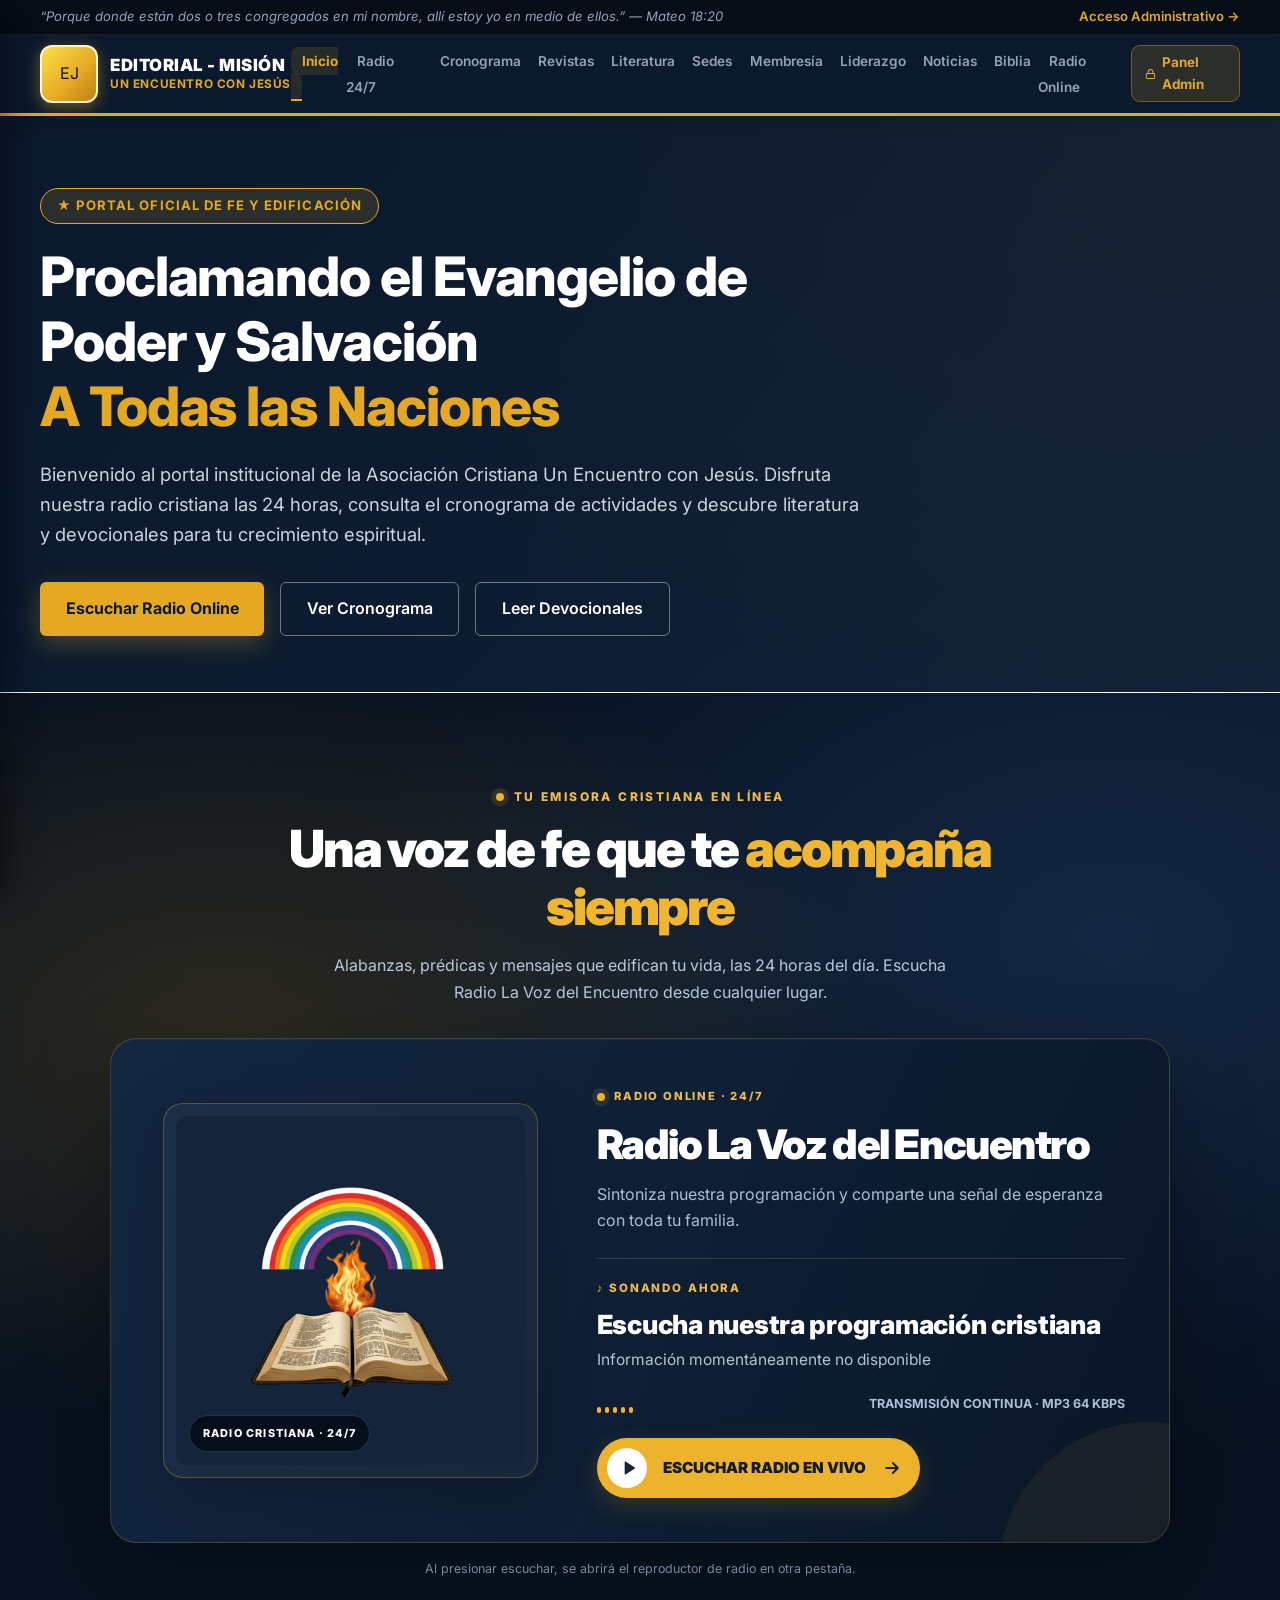
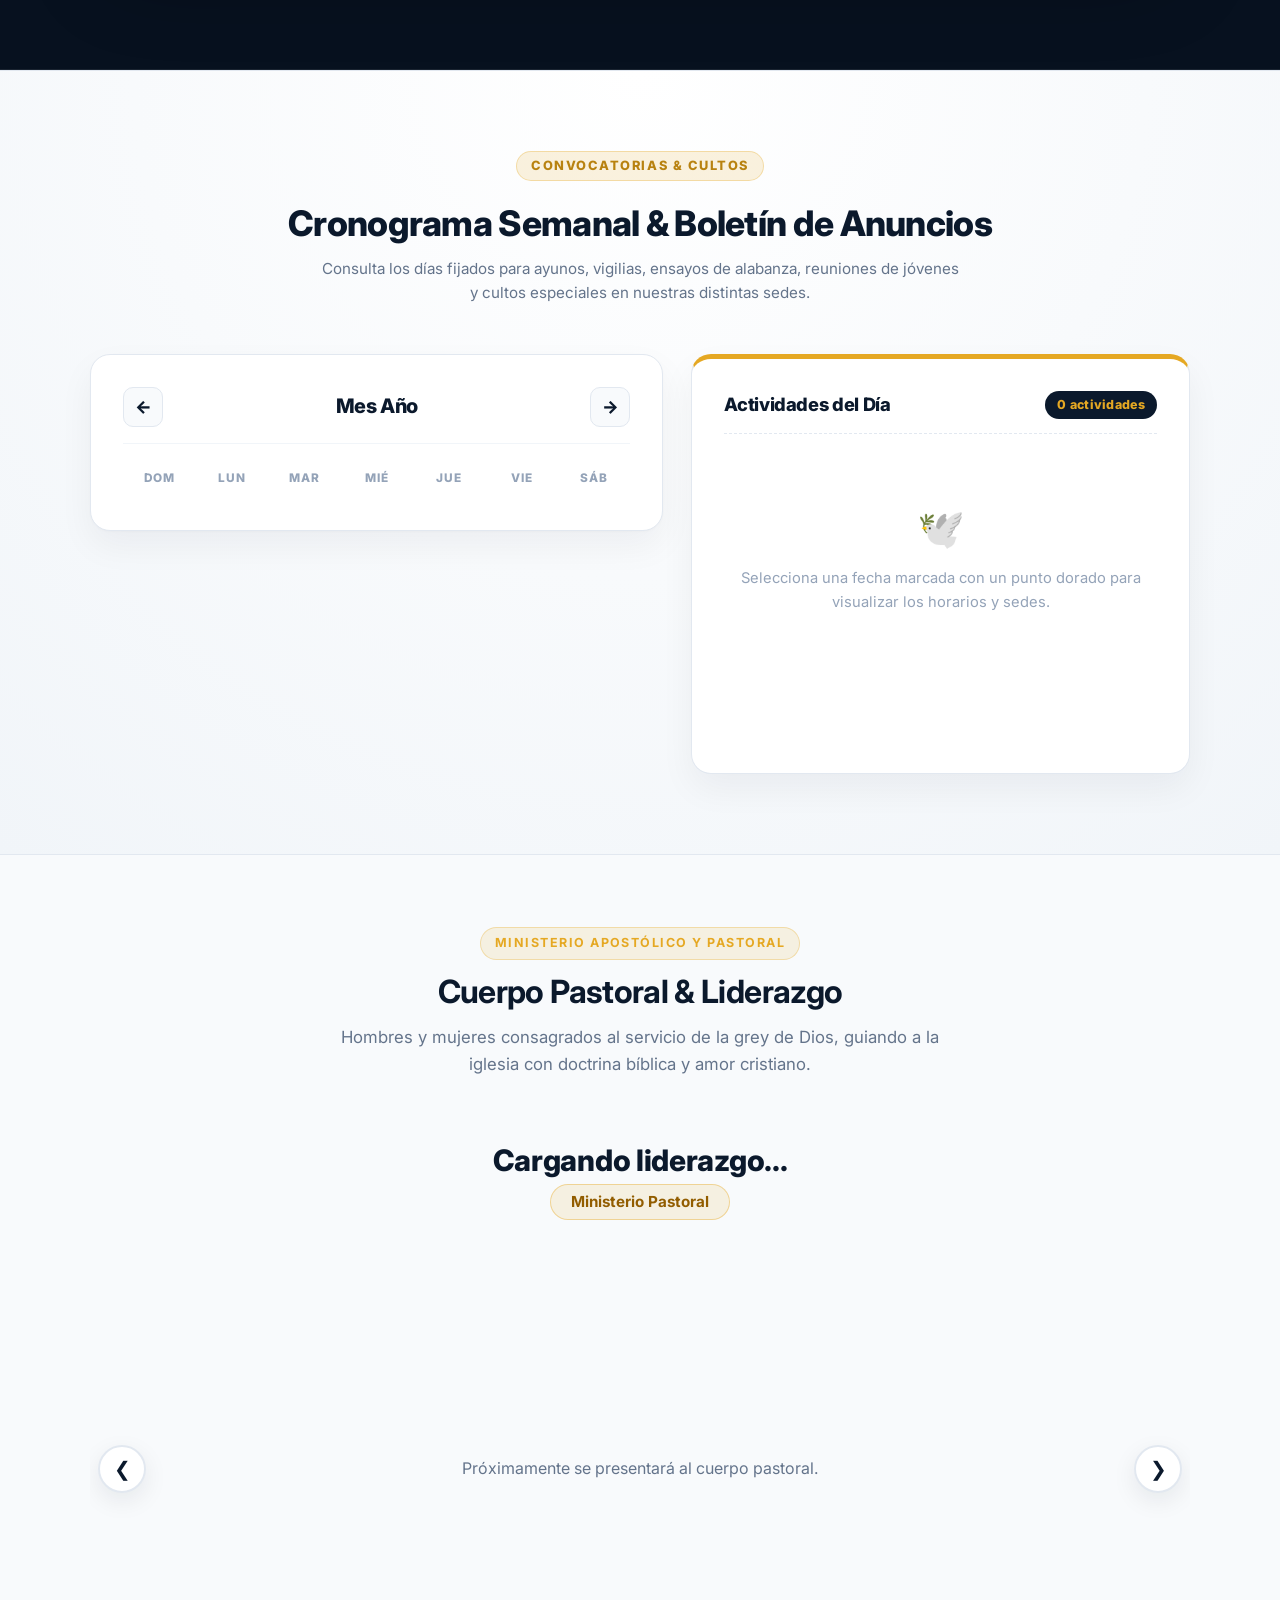
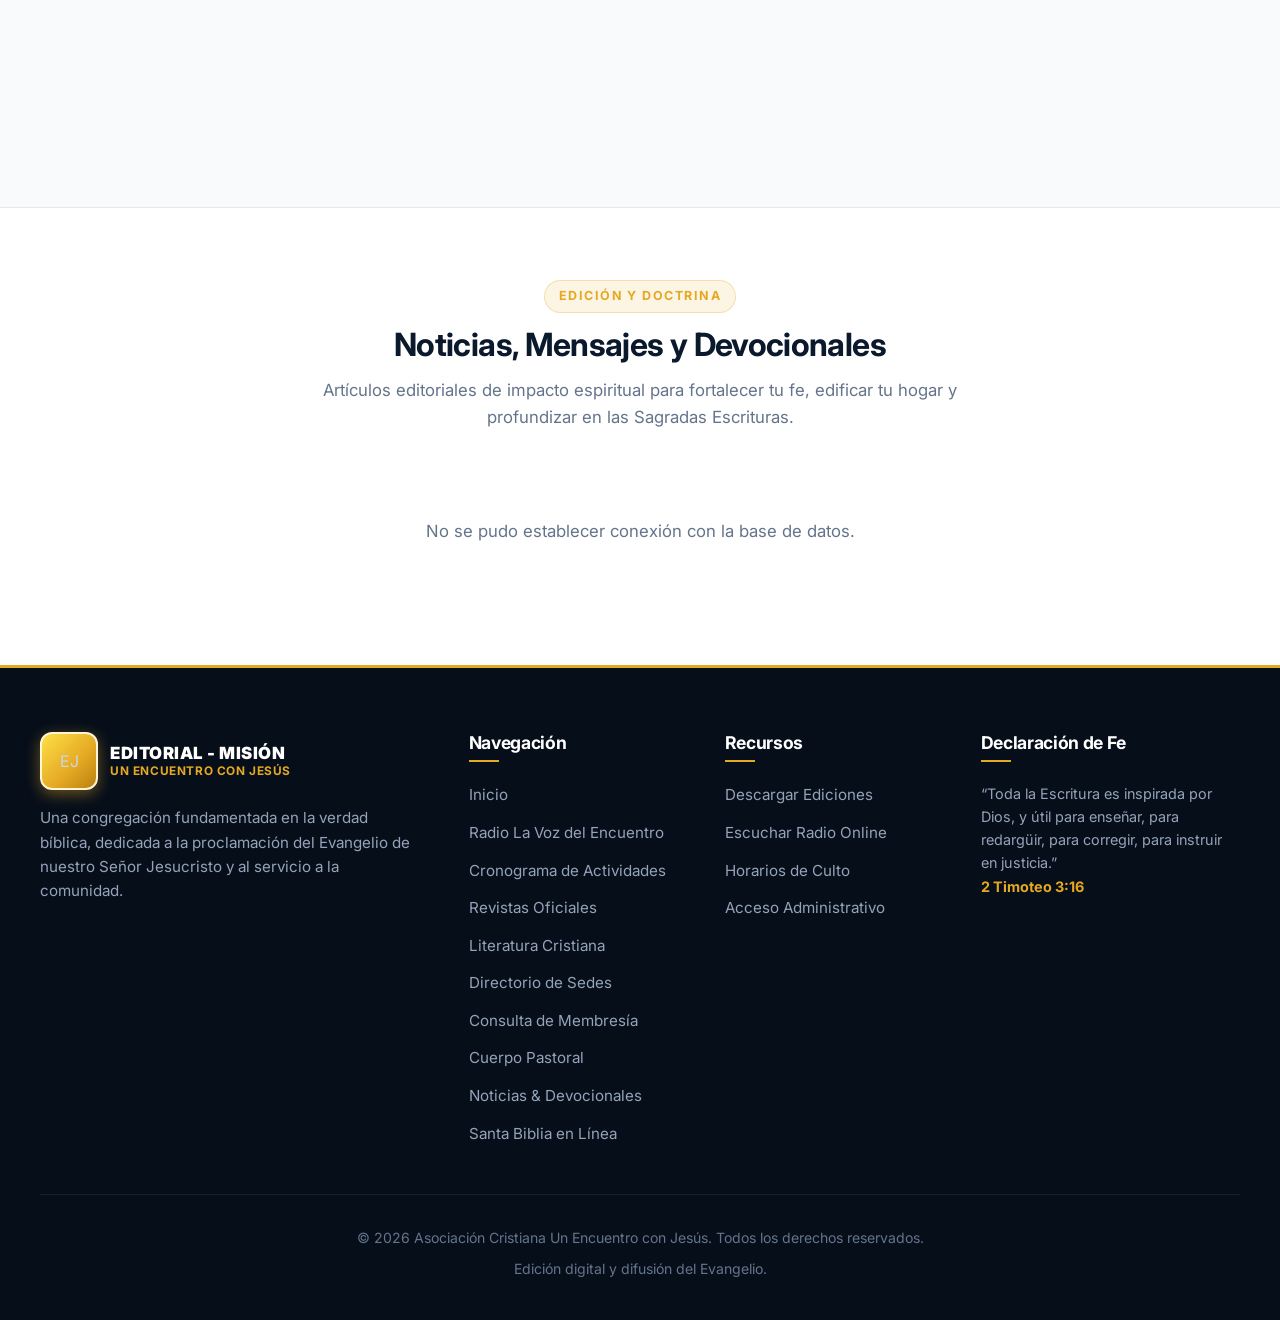
==== commit 17b1ee66: "Implementar nueva Radio Online con RadioPlayer y AzuraCast" ====
--- a/index.html
+++ b/index.html
@@ -4,7 +4,7 @@
   <meta charset="UTF-8">
   <meta name="viewport" content="width=device-width, initial-scale=1.0">
   <title>Asociación Cristiana Un Encuentro con Jesús | Portal Oficial</title>
-  <meta name="description" content="Portal oficial de la Asociación Cristiana Un Encuentro con Jesús. Devocionales, prédicas, transmisión en vivo, catálogo de revistas, cronograma de actividades y directorio de sedes.">
+  <meta name="description" content="Portal oficial de la Asociación Cristiana Un Encuentro con Jesús. Radio cristiana en línea 24/7, devocionales, prédicas, revistas, cronograma de actividades y directorio de sedes.">
   
   <link rel="icon" type="image/x-icon" href="favicon.ico">
   <link rel="manifest" href="manifest.json">
@@ -287,6 +287,281 @@
       box-shadow: 0 6px 16px rgba(0, 0, 0, 0.05);
       background: #ffffff;
     }
+
+    /* =========================================================
+       RADIO LA VOZ DEL ENCUENTRO: AVISO RADIAL TIPO PORTAL
+       Inspiración editorial de radio, diseño institucional propio
+       ========================================================= */
+    .radio-showcase-section {
+      background: #07111f;
+      color: #fff;
+      padding: clamp(3.5rem, 7vw, 6rem) 0;
+      position: relative;
+      overflow: hidden;
+      isolation: isolate;
+    }
+    .radio-showcase-section::before {
+      content: '';
+      position: absolute;
+      inset: 0;
+      z-index: -1;
+      background:
+        radial-gradient(ellipse at 18% 35%, rgba(229,168,35,.17), transparent 44%),
+        radial-gradient(ellipse at 87% 25%, rgba(47,91,150,.3), transparent 50%);
+      pointer-events: none;
+    }
+    .radio-showcase-head {
+      text-align: center;
+      max-width: 740px;
+      margin: 0 auto 2rem;
+    }
+    .radio-showcase-kicker {
+      color: #efbc4c;
+      font-size: .75rem;
+      letter-spacing: .2em;
+      font-weight: 800;
+      text-transform: uppercase;
+      display: inline-flex;
+      align-items: center;
+      gap: .65rem;
+      margin-bottom: .85rem;
+    }
+    .radio-showcase-kicker::before {
+      content: '';
+      width: 8px;
+      height: 8px;
+      border-radius: 50%;
+      background: #efb229;
+      box-shadow: 0 0 0 5px rgba(239,178,41,.13);
+    }
+    .radio-showcase-head h2 {
+      color: #fff;
+      font-size: clamp(1.8rem, 4.4vw, 3.2rem);
+      letter-spacing: -.04em;
+      line-height: 1.13;
+      margin: 0 0 1rem;
+      font-weight: 900;
+    }
+    .radio-showcase-head h2 span { color: #f0b62f; }
+    .radio-showcase-head p {
+      color: #b9c9dd;
+      line-height: 1.7;
+      margin: 0 auto;
+      max-width: 620px;
+      font-size: 1rem;
+    }
+    .radio-promo-card {
+      display: grid;
+      grid-template-columns: minmax(245px, .85fr) minmax(0, 1.15fr);
+      gap: clamp(1.5rem, 4vw, 3.4rem);
+      align-items: center;
+      max-width: 1060px;
+      margin: 0 auto;
+      padding: clamp(1.2rem, 3.5vw, 2.75rem);
+      border-radius: 26px;
+      background:
+        linear-gradient(115deg, rgba(20,39,65,.94), rgba(8,21,38,.95)),
+        #10243d;
+      border: 1px solid rgba(242,194,83,.21);
+      box-shadow: 0 30px 85px rgba(0,0,0,.32), inset 0 1px 0 rgba(255,255,255,.045);
+      position: relative;
+      overflow: hidden;
+    }
+    .radio-promo-card::after {
+      content: '';
+      position: absolute;
+      width: 300px;
+      height: 300px;
+      right: -130px;
+      bottom: -180px;
+      border-radius: 50%;
+      background: rgba(229,168,35,.065);
+      pointer-events: none;
+    }
+    .radio-promo-cover-wrap {
+      position: relative;
+      width: 100%;
+      max-width: 375px;
+      margin: 0 auto;
+      aspect-ratio: 1;
+      padding: 12px;
+      background: rgba(255,255,255,.04);
+      border: 1px solid rgba(239,182,47,.28);
+      border-radius: 20px;
+      box-shadow: 0 16px 55px rgba(0,0,0,.22);
+    }
+    .radio-promo-cover {
+      width: 100%;
+      height: 100%;
+      display: block;
+      object-fit: contain;
+      border-radius: 12px;
+      background: #14243a;
+    }
+    .radio-promo-cover-tag {
+      position: absolute;
+      left: 25px;
+      bottom: 25px;
+      color: #fff;
+      border-radius: 999px;
+      background: rgba(4,12,24,.86);
+      border: 1px solid rgba(255,255,255,.14);
+      font-size: .68rem;
+      letter-spacing: .11em;
+      font-weight: 800;
+      padding: 9px 13px;
+      backdrop-filter: blur(10px);
+    }
+    .radio-promo-main { position: relative; min-width: 0; z-index: 1; }
+    .radio-promo-main-label {
+      display: inline-flex;
+      align-items: center;
+      gap: .6rem;
+      font-size: .7rem;
+      color: #edbb54;
+      font-weight: 800;
+      letter-spacing: .16em;
+      text-transform: uppercase;
+      margin-bottom: 1rem;
+    }
+    .radio-promo-live-dot {
+      width: 8px; height: 8px;
+      background: #efb229;
+      border-radius: 50%;
+      box-shadow: 0 0 0 5px rgba(239,178,41,.12);
+      flex: 0 0 auto;
+    }
+    .radio-promo-main h3 {
+      color: #fff;
+      font-size: clamp(1.6rem, 3.4vw, 2.55rem);
+      font-weight: 900;
+      line-height: 1.12;
+      letter-spacing: -.035em;
+      margin: 0 0 .8rem;
+    }
+    .radio-promo-description {
+      color: #adbed3;
+      line-height: 1.65;
+      margin: 0 0 1.55rem;
+      max-width: 510px;
+    }
+    .radio-now-playing {
+      border-top: 1px solid rgba(255,255,255,.14);
+      padding: 1.25rem 0 1.45rem;
+      min-width: 0;
+    }
+    .radio-now-playing-label {
+      display: block;
+      color: #efbb48;
+      font-size: .72rem;
+      font-weight: 800;
+      letter-spacing: .16em;
+      text-transform: uppercase;
+      margin-bottom: .65rem;
+    }
+    .radio-now-playing-title {
+      font-weight: 850;
+      font-size: clamp(1.2rem, 2.5vw, 1.65rem);
+      line-height: 1.25;
+      color: #fff;
+      letter-spacing: -.01em;
+      overflow-wrap: anywhere;
+      margin: 0 0 .4rem;
+      display: -webkit-box;
+      -webkit-line-clamp: 3;
+      -webkit-box-orient: vertical;
+      overflow: hidden;
+    }
+    .radio-now-playing-artist {
+      color: #b5c4d7;
+      font-size: .97rem;
+      line-height: 1.5;
+      margin: 0;
+      overflow-wrap: anywhere;
+    }
+    .radio-promo-bottom {
+      display: flex;
+      gap: 16px;
+      flex-wrap: wrap;
+      justify-content: space-between;
+      align-items: center;
+      margin-bottom: 1.5rem;
+      color: #adc0d6;
+      font-size: .78rem;
+      font-weight: 700;
+    }
+    .radio-promo-equalizer {
+      display: flex;
+      align-items: end;
+      gap: 4px;
+      height: 17px;
+    }
+    .radio-promo-equalizer span {
+      width: 4px;
+      height: 6px;
+      border-radius: 3px;
+      background: #eeb63a;
+      animation: radioWave 1.05s ease-in-out infinite alternate;
+    }
+    .radio-promo-equalizer span:nth-child(2) { animation-delay: -.55s; }
+    .radio-promo-equalizer span:nth-child(3) { animation-delay: -.2s; }
+    .radio-promo-equalizer span:nth-child(4) { animation-delay: -.75s; }
+    .radio-promo-equalizer span:nth-child(5) { animation-delay: -.4s; }
+    @keyframes radioWave { from { height: 5px; } to { height: 17px; } }
+    @media (prefers-reduced-motion: reduce) {
+      .radio-promo-equalizer span { animation: none; height: 10px; }
+    }
+    .radio-promo-action {
+      display: inline-flex;
+      align-items: center;
+      justify-content: space-between;
+      gap: 16px;
+      max-width: 100%;
+      min-height: 60px;
+      padding: 10px 18px 10px 10px;
+      border-radius: 999px;
+      color: #101c2b;
+      background: #edb32d;
+      text-decoration: none;
+      font-weight: 900;
+      font-size: .95rem;
+      box-shadow: 0 8px 25px rgba(229,168,35,.18);
+      transition: transform .2s ease, background .2s ease, box-shadow .2s ease;
+    }
+    .radio-promo-action:hover,
+    .radio-promo-action:focus-visible {
+      color: #07111f;
+      background: #ffd05a;
+      transform: translateY(-2px);
+      box-shadow: 0 12px 30px rgba(229,168,35,.27);
+    }
+    .radio-promo-action:focus-visible { outline: 3px solid #fff; outline-offset: 4px; }
+    .radio-promo-play-icon {
+      width: 40px;
+      height: 40px;
+      display: grid;
+      place-items: center;
+      background: #fff;
+      color: #15243a;
+      border-radius: 50%;
+      flex: 0 0 auto;
+    }
+    .radio-promo-play-icon svg { width: 20px; height: 20px; margin-left: 2px; }
+    .radio-promo-action svg.radio-promo-arrow { width: 20px; height: 20px; flex: 0 0 auto; }
+    .radio-promo-note { text-align: center; color: #8fa4bf; font-size: .78rem; margin: 1rem 0 0; }
+    @media (max-width: 780px) {
+      .radio-promo-card { grid-template-columns: 1fr; gap: 1.4rem; padding: 1.25rem; border-radius: 20px; }
+      .radio-promo-cover-wrap { max-width: 275px; }
+      .radio-promo-main { text-align: center; }
+      .radio-promo-description { margin-left: auto; margin-right: auto; }
+      .radio-promo-bottom { justify-content: center; }
+      .radio-promo-action { margin-inline: auto; }
+      .radio-now-playing { text-align: center; }
+    }
+    @media (max-width: 420px) {
+      .radio-promo-action { width: 100%; font-size: .83rem; gap: 10px; padding-right: 12px; }
+      .radio-promo-play-icon { width: 36px; height: 36px; }
+    }
   </style>
 </head>
 <body>
@@ -329,7 +604,7 @@
       <nav class="nav-desktop" aria-label="Navegación principal">
         <ul class="nav-links">
           <li><a href="index.html" class="nav-link active">Inicio</a></li>
-          <li><a href="#envivo" class="nav-link">En Vivo</a></li>
+          <li><a href="#envivo" class="nav-link">Radio 24/7</a></li>
           <li><a href="#cronograma" class="nav-link">Cronograma</a></li>
           <li><a href="revistas.html" class="nav-link">Revistas</a></li>
           <li><a href="literatura.html" class="nav-link">Literatura</a></li>
@@ -338,7 +613,7 @@
           <li><a href="#liderazgo" class="nav-link">Liderazgo</a></li>
           <li><a href="#noticias" class="nav-link">Noticias</a></li>
           <li><a href="biblia.html" class="nav-link">Biblia</a></li>
-          <li><a href="radio.html" target="_blank" rel="noopener noreferrer" class="nav-link">Radio Online</a></li>
+          <li><a href="radio/" target="_blank" rel="noopener noreferrer" class="nav-link">Radio Online</a></li>
           <li>
             <a href="login.html" class="btn-admin-nav" id="navAdminBtn">
               <svg width="14" height="14" viewBox="0 0 24 24" fill="none" stroke="currentColor" stroke-width="2.2" stroke-linecap="round" stroke-linejoin="round">
@@ -374,7 +649,7 @@
     <nav class="sidebar-nav">
       <ul>
         <li><a href="index.html" class="active">Inicio</a></li>
-        <li><a href="#envivo">Transmisión En Vivo &amp; Radio</a></li>
+        <li><a href="#envivo">Radio Online 24/7</a></li>
         <li><a href="#cronograma">Cronograma &amp; Boletín</a></li>
         <li><a href="revistas.html">Revistas y Ediciones</a></li>
         <li><a href="literatura.html">Literatura Cristiana</a></li>
@@ -383,7 +658,7 @@
         <li><a href="#liderazgo">Cuerpo Pastoral</a></li>
         <li><a href="#noticias">Noticias y Devocionales</a></li>
         <li><a href="biblia.html">Santa Biblia &amp; Promesa</a></li>
-        <li><a href="radio.html" target="_blank" rel="noopener noreferrer">📻 Radio Online</a></li>
+        <li><a href="radio/" target="_blank" rel="noopener noreferrer">📻 Radio Online</a></li>
       </ul>
     </nav>
 
@@ -406,10 +681,10 @@
           Proclamando el Evangelio de Poder y Salvación <span>A Todas las Naciones</span>
         </h1>
         <p class="hero-description" id="editableHeroDesc" data-editable="hero_desc">
-          Bienvenido al portal institucional de la Asociación Cristiana Un Encuentro con Jesús. Descubre las transmisiones en vivo, nuestra radio continua, el cronograma de actividades, literatura y devocionales para tu crecimiento espiritual.
+          Bienvenido al portal institucional de la Asociación Cristiana Un Encuentro con Jesús. Disfruta nuestra radio cristiana las 24 horas, consulta el cronograma de actividades y descubre literatura y devocionales para tu crecimiento espiritual.
         </p>
         <div class="hero-actions">
-          <a href="#envivo" class="btn-primary" data-editable="btn_hero_envivo">Ver Transmisión en Vivo</a>
+          <a href="#envivo" class="btn-primary">Escuchar Radio Online</a>
           <a href="#cronograma" class="btn-outline" data-editable="btn_hero_cronograma">Ver Cronograma</a>
           <a href="#noticias" class="btn-outline" data-editable="btn_hero_noticias">Leer Devocionales</a>
         </div>
@@ -417,31 +692,45 @@
     </div>
   </section>
 
-  <!-- 2. SECCIÓN MULTIMEDIA (TRANSMISIÓN EN VIVO & RADIO ONLINE CON AZURACAST) -->
-  <section class="section-multimedia" id="envivo">
+  <!-- 2. RADIO ONLINE 24/7: AVISO EDITORIAL CON METADATOS AZURACAST -->
+  <section class="section-multimedia radio-showcase-section" id="envivo" aria-labelledby="radioPromoHeading">
     <div class="container">
-      <div class="section-header">
-        <span class="section-tag" data-editable="sec_multimedia_tag">Señal Continua</span>
-        <h2 class="section-title" data-editable="sec_multimedia_title">Transmisiones Multimedia en Vivo</h2>
-        <p class="section-subtitle" data-editable="sec_multimedia_sub">Conéctate a la señal de video de nuestros cultos diarios y sintoniza ahora nuestra radio con alabanzas y sermones las 24 horas del día.</p>
-      </div>
-
-      <div class="multimedia-grid" style="max-width: 850px; margin: 0 auto;">
-        <div class="video-card" style="width: 100%;">
-          <div class="video-header">
-            <h3 data-editable="card_video_title">Culto en Directo</h3>
-            <span class="badge-live"><span class="live-dot"></span> En Vivo</span>
+      <div class="radio-showcase-head">
+        <span class="radio-showcase-kicker">Tu emisora cristiana en línea</span>
+        <h2 id="radioPromoHeading" data-editable="sec_radio_titulo">Una voz de fe que te <span>acompaña siempre</span></h2>
+        <p data-editable="sec_radio_subtitulo">Alabanzas, prédicas y mensajes que edifican tu vida, las 24 horas del día. Escucha Radio La Voz del Encuentro desde cualquier lugar.</p>
+      </div>
+
+      <div class="radio-promo-card">
+        <div class="radio-promo-cover-wrap">
+          <img id="radioPromoArtwork" class="radio-promo-cover" src="icon-512.png" alt="Imagen de Radio La Voz del Encuentro" decoding="async">
+          <span class="radio-promo-cover-tag">RADIO CRISTIANA · 24/7</span>
+        </div>
+
+        <div class="radio-promo-main">
+          <span class="radio-promo-main-label"><span class="radio-promo-live-dot" aria-hidden="true"></span><span id="radioPromoStatus">RADIO ONLINE · 24/7</span></span>
+          <h3 data-editable="sec_radio_emisora">Radio La Voz del Encuentro</h3>
+          <p class="radio-promo-description" data-editable="sec_radio_descripcion">Sintoniza nuestra programación y comparte una señal de esperanza con toda tu familia.</p>
+
+          <div class="radio-now-playing" aria-label="Programa actual de la emisora">
+            <span class="radio-now-playing-label">♪ Sonando ahora</span>
+            <p id="radioPromoSong" class="radio-now-playing-title" aria-live="polite" aria-atomic="true">Consultando la programación…</p>
+            <p id="radioPromoArtist" class="radio-now-playing-artist">Radio La Voz del Encuentro</p>
           </div>
-          <div class="video-player-wrapper">
-            <iframe id="liveVideoIframe" src="" title="Transmisión en Vivo" allowfullscreen></iframe>
+
+          <div class="radio-promo-bottom">
+            <div class="radio-promo-equalizer" aria-hidden="true"><span></span><span></span><span></span><span></span><span></span></div>
+            <span>TRANSMISIÓN CONTINUA · MP3 64 KBPS</span>
           </div>
-          <div style="text-align: center; margin-top: 1.5rem;">
-            <a href="radio.html" target="_blank" rel="noopener noreferrer" class="btn-primary" style="display: inline-flex; align-items: center; gap: 8px; padding: 14px 28px; text-decoration: none; border-radius: 12px; font-weight: 700;">
-              📻 Sintonizar Radio La Voz del Encuentro 24/7 &rarr;
-            </a>
-          </div>
-        </div>
-      </div>
+
+          <a href="radio/" target="_blank" rel="noopener noreferrer" class="radio-promo-action" aria-label="Abrir Radio La Voz del Encuentro en una nueva pestaña y escuchar en vivo">
+            <span class="radio-promo-play-icon" aria-hidden="true"><svg viewBox="0 0 24 24" fill="currentColor"><path d="M8 5.25c0-.8.87-1.29 1.55-.88l10.17 6.75a1.05 1.05 0 0 1 0 1.76L9.55 19.63A1 1 0 0 1 8 18.75V5.25Z"/></svg></span>
+            <span>ESCUCHAR RADIO EN VIVO</span>
+            <svg class="radio-promo-arrow" viewBox="0 0 24 24" fill="none" stroke="currentColor" stroke-width="2.2" stroke-linecap="round" stroke-linejoin="round" aria-hidden="true"><path d="M5 12h14m-6-6 6 6-6 6"/></svg>
+          </a>
+        </div>
+      </div>
+      <p class="radio-promo-note">Al presionar escuchar, se abrirá el reproductor de radio en otra pestaña.</p>
     </div>
   </section>
 
@@ -572,7 +861,7 @@
           <h4 data-editable="footer_col1_title">Navegación</h4>
           <ul class="footer-links">
             <li><a href="index.html">Inicio</a></li>
-            <li><a href="#envivo">Transmisión En Vivo</a></li>
+            <li><a href="#envivo">Radio La Voz del Encuentro</a></li>
             <li><a href="#cronograma">Cronograma de Actividades</a></li>
             <li><a href="revistas.html">Revistas Oficiales</a></li>
             <li><a href="literatura.html">Literatura Cristiana</a></li>
@@ -588,7 +877,7 @@
           <h4 data-editable="footer_col2_title">Recursos</h4>
           <ul class="footer-links">
             <li><a href="revistas.html">Descargar Ediciones</a></li>
-            <li><a href="#envivo">Canal de Transmisión</a></li>
+            <li><a href="radio/" target="_blank" rel="noopener noreferrer">Escuchar Radio Online</a></li>
             <li><a href="sedes.html">Horarios de Culto</a></li>
             <li><a href="login.html">Acceso Administrativo</a></li>
           </ul>
@@ -621,7 +910,6 @@
       <button id="btnChangeLogo" type="button" class="btn-vis-action">🏷️ Cambiar Logo</button>
       <button id="btnChangeHeroBg" type="button" class="btn-vis-action">🖼️ Cambiar Fondo Portada</button>
       <button id="btnOpenSocialModal" type="button" class="btn-vis-action">🌐 Redes Sociales</button>
-      <button id="btnOpenStreamModal" type="button" class="btn-vis-action">📡 Transmisiones</button>
       <button id="btnSaveVisualTexts" type="button" class="btn-vis-save" disabled>💾 Guardar Textos</button>
       <a href="admin.html" class="btn-vis-action btn-vis-panel">⚙️ Panel Admin</a>
     </div>
@@ -655,30 +943,94 @@
     </div>
   </div>
 
-  <!-- MODAL TRANSMISIONES EN VIVO (YOUTUBE & RADIO) -->
-  <div id="modalStreams" class="vis-modal" style="display: none;">
-    <div class="vis-modal-content">
-      <div class="vis-modal-header">
-        <h3>Configuración de Transmisiones en Vivo</h3>
-        <button id="btnCloseModal" type="button" class="vis-modal-close">&times;</button>
-      </div>
-      <div class="vis-modal-body">
-        <label for="inputYoutubeUrl">Enlace de Transmisión de YouTube (En Vivo o Video):</label>
-        <input type="text" id="inputYoutubeUrl" placeholder="https://www.youtube.com/watch?v=...">
-      </div>
-      <div class="vis-modal-footer">
-        <button id="btnSaveStreams" type="button" class="btn-vis-save">Guardar Señales</button>
-      </div>
-    </div>
-  </div>
+  <script>
+    /* Información pública AzuraCast para el aviso promocional.
+       El reproductor real permanece exclusivamente en /radio/. */
+    (() => {
+      const API_URL = 'https://radio.unencuentroconjesusperu.com/api/nowplaying/2';
+      const cover = document.getElementById('radioPromoArtwork');
+      const songEl = document.getElementById('radioPromoSong');
+      const artistEl = document.getElementById('radioPromoArtist');
+      const statusEl = document.getElementById('radioPromoStatus');
+      const fallbackCover = 'icon-512.png';
+      let updating = false;
+      let loadedOnce = false;
+
+      if (!cover || !songEl || !artistEl || !statusEl) return;
+      cover.addEventListener('error', () => {
+        if (cover.getAttribute('src') !== fallbackCover) {
+          cover.src = fallbackCover;
+        }
+      });
+
+      function usableImage(url) {
+        if (typeof url !== 'string' || !url.trim()) return fallbackCover;
+        try {
+          const parsed = new URL(url, window.location.href);
+          return ['https:', 'http:'].includes(parsed.protocol) ? parsed.href : fallbackCover;
+        } catch (_) {
+          return fallbackCover;
+        }
+      }
+
+      async function updateRadioPromo() {
+        if (updating || document.hidden) return;
+        updating = true;
+        const controller = new AbortController();
+        const timeoutId = setTimeout(() => controller.abort(), 8000);
+        try {
+          const response = await fetch(API_URL, { cache: 'no-store', signal: controller.signal });
+          if (!response.ok) throw new Error('AzuraCast HTTP ' + response.status);
+          const data = await response.json();
+          const song = data?.now_playing?.song || {};
+          const live = data?.live || {};
+          const offline = data?.is_online === false;
+          const title = offline
+            ? 'Señal temporalmente fuera del aire'
+            : (live.is_live && live.streamer_name
+              ? 'En vivo: ' + live.streamer_name
+              : (song.title || song.text || 'Programación de Radio La Voz del Encuentro'));
+          const artist = offline
+            ? 'Intenta nuevamente en unos minutos'
+            : (live.is_live ? 'Transmisión especial' : (song.artist || 'Radio La Voz del Encuentro'));
+
+          if (songEl.textContent !== title) songEl.textContent = title;
+          if (artistEl.textContent !== artist) artistEl.textContent = artist;
+          statusEl.textContent = offline ? 'SEÑAL NO DISPONIBLE' : 'RADIO ONLINE · 24/7';
+          const newCover = usableImage(song.art);
+          if (cover.src !== new URL(newCover, window.location.href).href) {
+            cover.src = newCover;
+          }
+          cover.alt = 'Portada de ' + title;
+          loadedOnce = true;
+        } catch (err) {
+          console.warn('No se actualizaron los metadatos de radio:', err.message);
+          if (!loadedOnce) {
+            songEl.textContent = 'Escucha nuestra programación cristiana';
+            artistEl.textContent = 'Información momentáneamente no disponible';
+            statusEl.textContent = 'RADIO ONLINE · 24/7';
+          }
+        } finally {
+          clearTimeout(timeoutId);
+          updating = false;
+        }
+      }
+
+      updateRadioPromo();
+      setInterval(updateRadioPromo, 25000);
+      document.addEventListener('visibilitychange', () => {
+        if (!document.hidden) updateRadioPromo();
+      });
+    })();
+  </script>
 
   <script src="js/config.js?v=5"></script>
 <script src="js/app.js?v=5"></script>
  <script>
     if ('serviceWorker' in navigator) {
       window.addEventListener('load', () => {
-        // Se añade ?v=2 para que el navegador detecte cambio inmediato en el propio worker
-        navigator.serviceWorker.register('/sw.js?v=2')
+        // Versión 3 del registro del Service Worker para actualización de PWA
+        navigator.serviceWorker.register('/sw.js?v=3')
           .then(reg => {
             // Comprobar activamente si hay una nueva versión en el servidor
             reg.update();
